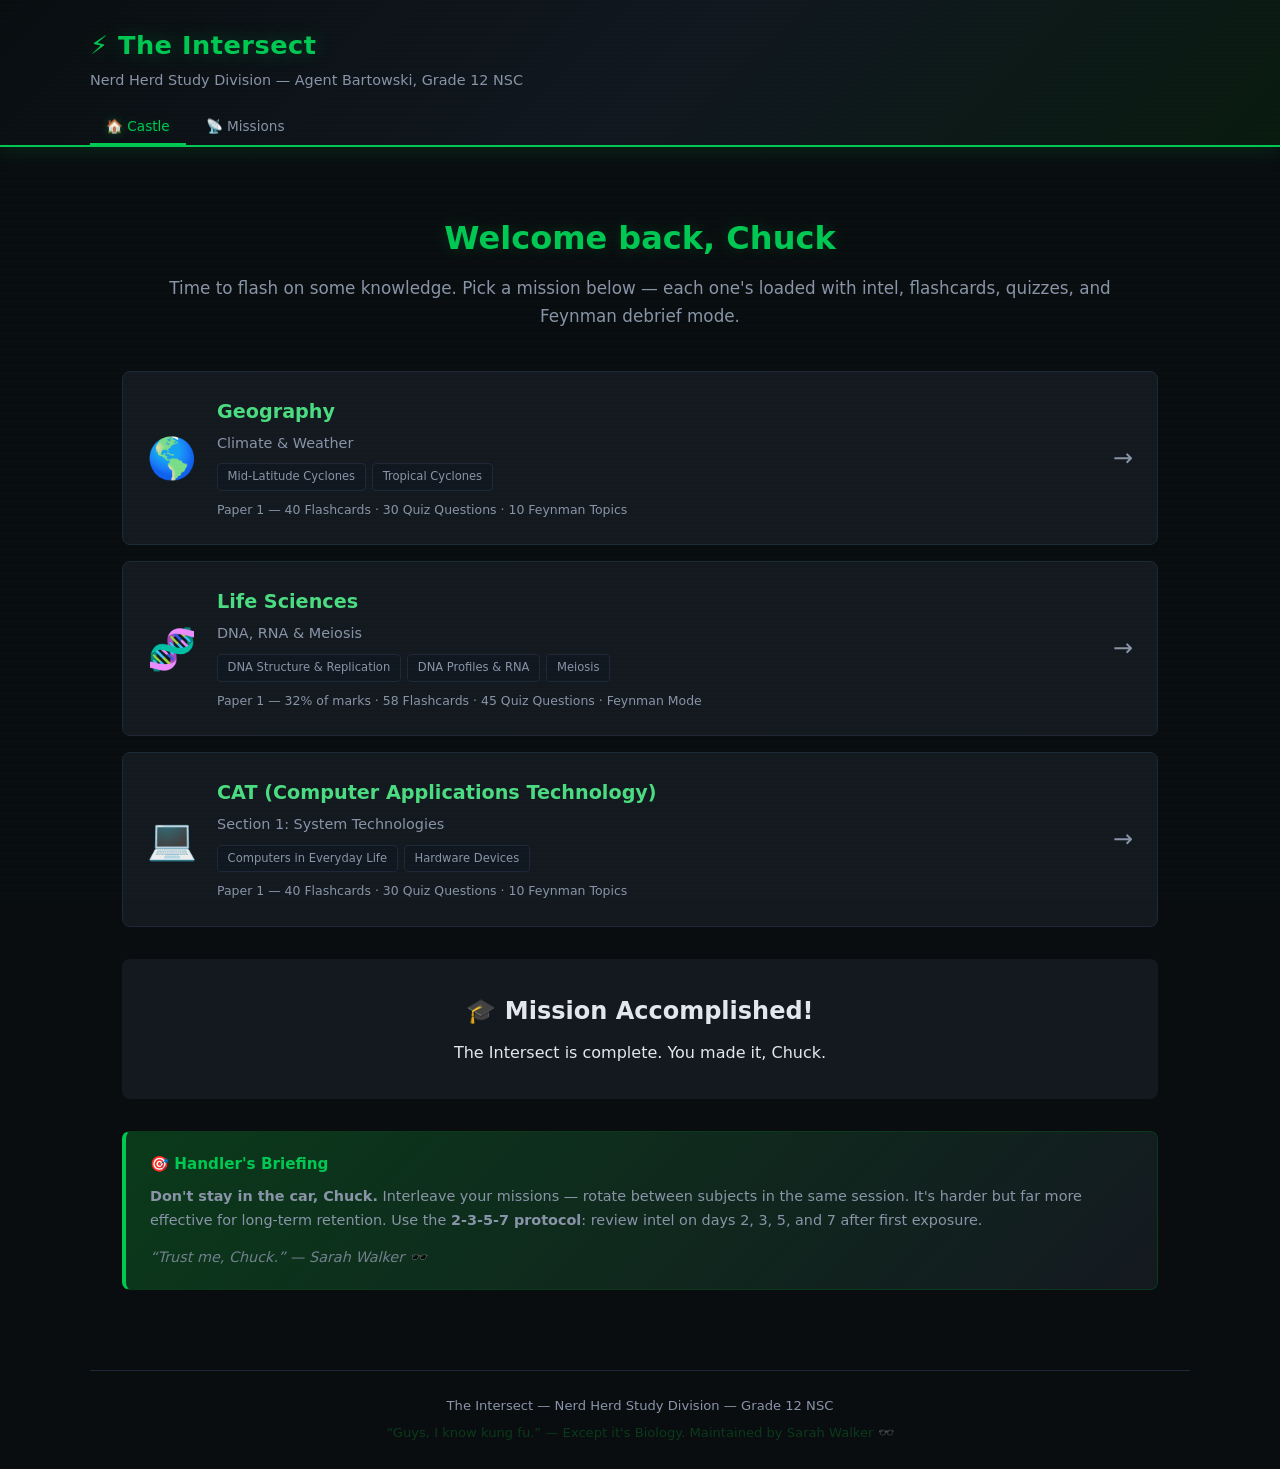
==== index.html @ a9594ec2 "Apply Chuck series theme - The Intersect, Nerd Herd, spy-tech aesthetic" ====
<!DOCTYPE html>
<html lang="en-ZA">
<head>
    <meta charset="UTF-8">
    <meta name="viewport" content="width=device-width, initial-scale=1.0">
    <title>The Intersect | Thomas's Study Hub</title>
    <link rel="stylesheet" href="css/style.css">
</head>
<body>
    <header>
        <div class="header-content">
            <h1>⚡ The Intersect</h1>
            <p class="subtitle">Nerd Herd Study Division &mdash; Agent Bartowski, Grade 12 NSC</p>
        </div>
        <nav id="main-nav">
            <button class="nav-btn active" data-view="home">🏠 Castle</button>
            <button class="nav-btn" data-view="schedule">📡 Missions</button>
        </nav>
    </header>

    <main>
        <!-- HOME / SUBJECTS VIEW -->
        <section id="view-home" class="view active">
            <div id="deadline-banner" class="deadline-banner hidden"></div>
            <div class="hero">
                <h2>Welcome back, Chuck</h2>
                <p>Time to flash on some knowledge. Pick a mission below &mdash; each one's loaded with intel, flashcards, quizzes, and Feynman debrief mode.</p>
            </div>
            <div class="subject-grid">
                <a href="geography.html" class="subject-card subject-geo">
                    <div class="subject-icon">&#127758;</div>
                    <div class="subject-info">
                        <h3>Geography</h3>
                        <p class="subject-topic">Climate &amp; Weather</p>
                        <div class="subject-modules">
                            <span class="module-tag">Mid-Latitude Cyclones</span>
                            <span class="module-tag">Tropical Cyclones</span>
                        </div>
                        <p class="subject-meta">Paper 1 &mdash; 40 Flashcards &middot; 30 Quiz Questions &middot; 10 Feynman Topics</p>
                    </div>
                    <span class="subject-arrow">&rarr;</span>
                </a>
                <a href="life-sciences.html" class="subject-card subject-bio">
                    <div class="subject-icon">&#129516;</div>
                    <div class="subject-info">
                        <h3>Life Sciences</h3>
                        <p class="subject-topic">DNA, RNA &amp; Meiosis</p>
                        <div class="subject-modules">
                            <span class="module-tag">DNA Structure &amp; Replication</span>
                            <span class="module-tag">DNA Profiles &amp; RNA</span>
                            <span class="module-tag">Meiosis</span>
                        </div>
                        <p class="subject-meta">Paper 1 &mdash; 32% of marks &middot; 58 Flashcards &middot; 45 Quiz Questions &middot; Feynman Mode</p>
                    </div>
                    <span class="subject-arrow">&rarr;</span>
                </a>
                <a href="it.html" class="subject-card subject-it">
                    <div class="subject-icon">&#128187;</div>
                    <div class="subject-info">
                        <h3>CAT (Computer Applications Technology)</h3>
                        <p class="subject-topic">Section 1: System Technologies</p>
                        <div class="subject-modules">
                            <span class="module-tag">Computers in Everyday Life</span>
                            <span class="module-tag">Hardware Devices</span>
                        </div>
                        <p class="subject-meta">Paper 1 &mdash; 40 Flashcards &middot; 30 Quiz Questions &middot; 10 Feynman Topics</p>
                    </div>
                    <span class="subject-arrow">&rarr;</span>
                </a>
            </div>
            <div id="exam-countdown" class="exam-countdown"></div>

            <div class="study-tip">
                <h3>🎯 Handler's Briefing</h3>
                <p><strong>Don't stay in the car, Chuck.</strong> Interleave your missions &mdash; rotate between subjects in the same session. It's harder but far more effective for long-term retention. Use the <strong>2-3-5-7 protocol</strong>: review intel on days 2, 3, 5, and 7 after first exposure.</p>
                <p class="tip-quote">&ldquo;Trust me, Chuck.&rdquo; &mdash; Sarah Walker 🕶️</p>
            </div>
        </section>

        <!-- SCHEDULE VIEW -->
        <section id="view-schedule" class="view">
            <div class="unit-header">
                <h2>📡 Mission Timeline</h2>
                <p class="schedule-intro">Upcoming operations, sorted by priority. Filter by division or term. Click a topic to access the relevant intel.</p>
            </div>

            <div class="schedule-controls">
                <div class="filter-group">
                    <label>Subject:</label>
                    <div class="filter-buttons">
                        <button class="filter-btn active" data-schedfilter="all">All</button>
                        <button class="filter-btn" data-schedfilter="life-sciences">🧬 Life Sciences</button>
                        <button class="filter-btn" data-schedfilter="cat">💻 CAT</button>
                        <button class="filter-btn" data-schedfilter="math-lit">🔢 Math Lit</button>
                        <button class="filter-btn" data-schedfilter="afrikaans">📝 Afrikaans</button>
                        <button class="filter-btn" data-schedfilter="english">📖 English</button>
                        <button class="filter-btn" data-schedfilter="geography">🌍 Geography</button>
                        <button class="filter-btn" data-schedfilter="lo">🧭 LO</button>
                    </div>
                </div>
                <div class="filter-group">
                    <label>Term:</label>
                    <div class="filter-buttons">
                        <button class="filter-btn active" data-termfilter="all">All Terms</button>
                        <button class="filter-btn" data-termfilter="1">Term 1</button>
                        <button class="filter-btn" data-termfilter="2">Term 2</button>
                        <button class="filter-btn" data-termfilter="3">Term 3</button>
                        <button class="filter-btn" data-termfilter="4">Term 4</button>
                    </div>
                </div>
                <div class="filter-group">
                    <label>Show:</label>
                    <div class="filter-buttons">
                        <button class="filter-btn active" data-typefilter="all">All</button>
                        <button class="filter-btn" data-typefilter="content">Content Only</button>
                        <button class="filter-btn" data-typefilter="assessment">Assessments Only</button>
                    </div>
                </div>
            </div>

            <div id="schedule-container" class="schedule-container"></div>
        </section>
    </main>

    <footer>
        <p>The Intersect &mdash; Nerd Herd Study Division &mdash; Grade 12 NSC</p>
        <p class="footer-tip">&ldquo;Guys, I know kung fu.&rdquo; &mdash; Except it's Biology. Maintained by Sarah Walker 🕶️</p>
    </footer>

    <script src="js/schedule-data.js"></script>
    <script src="js/deadlines.js"></script>
    <script src="js/exam-countdown.js"></script>
    <script src="js/dashboard.js"></script>
</body>
</html>
---- css/style.css ----
/* ============================================================
   VARIABLES & RESET
   ============================================================ */
:root {
    --bg: #0a0d10;
    --bg-card: #141920;
    --bg-card-hover: #1c2430;
    --bg-section: #111720;
    --text: #e4e6ed;
    --text-muted: #8a94a8;
    --accent: #00c853;
    --accent-light: #4cdc82;
    --accent-dim: #0a3a1a;
    --green: #00c853;
    --green-dim: #0a2a14;
    --red: #ff3d3d;
    --red-dim: #3a1010;
    --yellow: #ffd740;
    --yellow-dim: #3a3015;
    --nerd-green: #00c853;
    --nerd-grey: #2a3040;
    --buymore-blue: #1565c0;
    --buymore-yellow: #ffd740;
    --spy-red: #ff3d3d;
    --border: #1e2838;
    --radius: 8px;
    --shadow: 0 2px 16px rgba(0,200,83,0.08);
    --font: 'Segoe UI', system-ui, -apple-system, sans-serif;
    --mono: 'SF Mono', 'Cascadia Code', 'Consolas', monospace;
}

* { margin: 0; padding: 0; box-sizing: border-box; -webkit-tap-highlight-color: transparent; }

html {
    scroll-behavior: smooth;
    font-size: 16px;
}

body {
    font-family: var(--font);
    background: var(--bg);
    color: var(--text);
    line-height: 1.7;
    min-height: 100vh;
    -webkit-text-size-adjust: 100%;
}

button, a, input, textarea, select {
    touch-action: manipulation;
}

/* ============================================================
   HEADER & NAV
   ============================================================ */
header {
    background: linear-gradient(135deg, #0a0d10 0%, #111720 50%, #0a1a10 100%);
    border-bottom: 2px solid var(--nerd-green);
    padding: 1.5rem 2rem 0;
    position: sticky;
    top: 0;
    z-index: 100;
    box-shadow: 0 2px 20px rgba(0,200,83,0.15);
}

.header-content {
    max-width: 1100px;
    margin: 0 auto;
    padding-bottom: 1rem;
}

header h1 {
    font-size: 1.6rem;
    font-weight: 700;
    color: var(--nerd-green);
    text-shadow: 0 0 20px rgba(0,200,83,0.3);
    letter-spacing: 0.02em;
}

.subtitle {
    color: var(--text-muted);
    font-size: 0.9rem;
}

#main-nav {
    max-width: 1100px;
    margin: 0 auto;
    display: flex;
    gap: 0.25rem;
    overflow-x: auto;
    padding-bottom: 0;
    -ms-overflow-style: none;
    scrollbar-width: none;
}
#main-nav::-webkit-scrollbar { display: none; }

.nav-btn {
    background: none;
    border: none;
    color: var(--text-muted);
    padding: 0.6rem 1rem;
    font-size: 0.85rem;
    cursor: pointer;
    border-bottom: 2px solid transparent;
    white-space: nowrap;
    transition: all 0.2s;
    font-family: var(--font);
}

.nav-btn:hover { color: var(--text); }
.nav-btn.active {
    color: var(--accent);
    border-bottom-color: var(--accent);
}

/* ============================================================
   MAIN LAYOUT
   ============================================================ */
main {
    max-width: 1100px;
    margin: 0 auto;
    padding: 2rem;
}

.view { display: none; }
.view.active { display: block; }

/* ============================================================
   HOME VIEW
   ============================================================ */
.hero {
    text-align: center;
    padding: 2rem 1rem 2.5rem;
}

.hero h2 {
    font-size: 2rem;
    margin-bottom: 0.5rem;
    color: var(--nerd-green);
    text-shadow: 0 0 15px rgba(0,200,83,0.2);
}

.hero p { color: var(--text-muted); font-size: 1.05rem; }

.study-modes {
    display: grid;
    grid-template-columns: repeat(auto-fill, minmax(280px, 1fr));
    gap: 1rem;
    margin-bottom: 2rem;
}

.mode-card {
    background: var(--bg-card);
    border: 1px solid var(--border);
    border-radius: var(--radius);
    padding: 1.5rem;
    cursor: pointer;
    transition: all 0.2s;
}

.mode-card:hover {
    background: var(--bg-card-hover);
    border-color: var(--accent-dim);
    transform: translateY(-2px);
    box-shadow: var(--shadow);
}

.mode-icon { font-size: 2rem; margin-bottom: 0.5rem; }
.mode-card h3 { font-size: 1.1rem; margin-bottom: 0.4rem; color: var(--accent-light); }
.mode-card p { font-size: 0.85rem; color: var(--text-muted); }

.study-tip {
    background: var(--bg-card);
    border: 1px solid var(--accent-dim);
    border-left: 4px solid var(--accent);
    border-radius: var(--radius);
    padding: 1.25rem 1.5rem;
}

.study-tip h3 { color: var(--accent); font-size: 0.95rem; margin-bottom: 0.4rem; }
.study-tip p { font-size: 0.9rem; color: var(--text-muted); }

/* ============================================================
   UNIT CONTENT VIEWS
   ============================================================ */
.unit-header h2 {
    font-size: 1.5rem;
    margin-bottom: 1rem;
    color: var(--accent-light);
}

.progress-tracker {
    display: flex;
    flex-wrap: wrap;
    gap: 0.3rem;
    margin-bottom: 1.5rem;
}

.section-jump {
    background: var(--bg-card);
    border: 1px solid var(--border);
    color: var(--text-muted);
    padding: 0.4rem 0.8rem;
    font-size: 0.8rem;
    border-radius: 6px;
    cursor: pointer;
    transition: all 0.2s;
    font-family: var(--font);
}

.section-jump:hover { border-color: var(--accent-dim); color: var(--text); }
.section-jump.active {
    background: var(--accent-dim);
    border-color: var(--accent);
    color: var(--accent-light);
}

.content-section { display: none; animation: fadeIn 0.3s ease; }
.content-section.active { display: block; }

@keyframes fadeIn {
    from { opacity: 0; transform: translateY(8px); }
    to { opacity: 1; transform: translateY(0); }
}

.key-concept {
    background: var(--bg-card);
    border: 1px solid var(--border);
    border-radius: var(--radius);
    padding: 1.25rem 1.5rem;
    margin-bottom: 1rem;
}

.key-concept h4 {
    color: var(--accent);
    font-size: 1rem;
    margin-bottom: 0.6rem;
}

.key-concept ul, .key-concept ol {
    padding-left: 1.5rem;
}

.key-concept li {
    margin-bottom: 0.5rem;
    color: var(--text);
    font-size: 0.92rem;
}

.key-concept li ul { margin-top: 0.3rem; }
.key-concept li ul li { font-size: 0.87rem; color: var(--text-muted); }

.key-concept p { font-size: 0.92rem; }

/* Tables */
table {
    width: 100%;
    border-collapse: collapse;
    margin-top: 0.5rem;
    font-size: 0.88rem;
}

th, td {
    padding: 0.6rem 0.8rem;
    border: 1px solid var(--border);
    text-align: left;
}

th {
    background: var(--accent-dim);
    color: var(--accent-light);
    font-weight: 600;
}

td { background: var(--bg-card); }

.weather-table { overflow-x: auto; }
.weather-table table { min-width: 600px; }

/* Stage cards */
.stage-card {
    background: var(--bg-card);
    border: 1px solid var(--border);
    border-radius: var(--radius);
    margin-bottom: 1rem;
    overflow: hidden;
}

.stage-card h4 {
    background: var(--accent-dim);
    color: var(--accent-light);
    padding: 0.7rem 1.25rem;
    font-size: 1rem;
}

.stage-details {
    padding: 1rem 1.25rem;
}

.stage-details ul { padding-left: 1.5rem; }
.stage-details li { margin-bottom: 0.4rem; font-size: 0.9rem; }

.stage-table td:first-child {
    width: 130px;
    background: var(--bg-section);
    font-weight: 600;
    color: var(--accent-light);
}

.pressure-info {
    margin-top: 0.5rem;
    padding: 0.4rem 0.8rem;
    background: var(--bg-section);
    border-radius: 6px;
    font-size: 0.82rem;
    color: var(--text-muted);
}

/* Comparison boxes */
.comparison-box {
    display: grid;
    grid-template-columns: 1fr 1fr;
    gap: 1rem;
    margin: 1rem 0;
}

.compare-item {
    background: var(--bg-card);
    border: 1px solid var(--border);
    border-radius: var(--radius);
    padding: 1rem 1.25rem;
}

.compare-item h4 {
    color: var(--accent);
    margin-bottom: 0.5rem;
    font-size: 0.95rem;
}

.compare-item p, .compare-item li {
    font-size: 0.88rem;
}

.compare-item ul { padding-left: 1.2rem; }

.diagram-description {
    background: var(--bg-section);
    border: 1px solid var(--border);
    border-radius: var(--radius);
    padding: 1.25rem;
    margin: 1rem 0;
}

.diagram-description h4 {
    color: var(--yellow);
    margin-bottom: 0.5rem;
}

.note {
    color: var(--yellow);
    font-size: 0.9rem;
    margin-bottom: 1rem;
}

/* ============================================================
   FLASHCARDS
   ============================================================ */
.flashcard-controls {
    display: flex;
    justify-content: space-between;
    align-items: center;
    flex-wrap: wrap;
    gap: 1rem;
    margin-bottom: 1.5rem;
}

.filter-buttons {
    display: flex;
    gap: 0.3rem;
    flex-wrap: wrap;
}

.filter-btn {
    background: var(--bg-card);
    border: 1px solid var(--border);
    color: var(--text-muted);
    padding: 0.4rem 0.8rem;
    font-size: 0.82rem;
    border-radius: 6px;
    cursor: pointer;
    transition: all 0.2s;
    font-family: var(--font);
}

.filter-btn:hover { border-color: var(--accent-dim); color: var(--text); }
.filter-btn.active {
    background: var(--accent-dim);
    border-color: var(--accent);
    color: var(--accent-light);
}

.flashcard-progress {
    display: flex;
    align-items: center;
    gap: 0.6rem;
    color: var(--text-muted);
    font-size: 0.9rem;
}

.small-btn {
    background: var(--bg-card);
    border: 1px solid var(--border);
    color: var(--text-muted);
    padding: 0.3rem 0.6rem;
    font-size: 0.78rem;
    border-radius: 5px;
    cursor: pointer;
    font-family: var(--font);
}

.small-btn:hover { border-color: var(--accent-dim); color: var(--text); }

.flashcard-container {
    perspective: 1000px;
    margin: 0 auto 1.5rem;
    max-width: 600px;
}

.flashcard {
    width: 100%;
    min-height: 250px;
    cursor: pointer;
    position: relative;
}

.flashcard-inner {
    position: relative;
    width: 100%;
    min-height: 250px;
    transition: transform 0.5s;
    transform-style: preserve-3d;
}

.flashcard.flipped .flashcard-inner {
    transform: rotateY(180deg);
}

.flashcard-front, .flashcard-back {
    position: absolute;
    width: 100%;
    min-height: 250px;
    backface-visibility: hidden;
    border-radius: var(--radius);
    display: flex;
    align-items: center;
    justify-content: center;
    padding: 2rem;
    text-align: center;
}

.flashcard-front {
    background: linear-gradient(135deg, #1e2845 0%, #1a2040 100%);
    border: 1px solid var(--accent-dim);
    font-size: 1.05rem;
    color: var(--text);
}

.flashcard-back {
    background: linear-gradient(135deg, #1a3a2a 0%, #1e3530 100%);
    border: 1px solid #2a5a3a;
    transform: rotateY(180deg);
    font-size: 0.95rem;
    color: var(--green);
    white-space: pre-line;
}

.swipe-hint {
    display: none;
    text-align: center;
    font-size: 0.75rem;
    color: var(--text-muted);
    margin-bottom: 0.5rem;
}

@media (max-width: 480px) {
    .swipe-hint { display: block; }
}

.flashcard-nav {
    display: flex;
    justify-content: center;
    gap: 1rem;
    margin-bottom: 1.5rem;
}

.nav-arrow, .flip-btn {
    background: var(--bg-card);
    border: 1px solid var(--border);
    color: var(--text);
    padding: 0.5rem 1.2rem;
    border-radius: 6px;
    cursor: pointer;
    font-size: 0.9rem;
    transition: all 0.2s;
    font-family: var(--font);
}

.flip-btn {
    background: var(--accent-dim);
    border-color: var(--accent);
    color: var(--accent-light);
}

.nav-arrow:hover, .flip-btn:hover { background: var(--bg-card-hover); }

.confidence-buttons {
    text-align: center;
    padding: 1rem;
    background: var(--bg-card);
    border-radius: var(--radius);
    border: 1px solid var(--border);
}

.confidence-buttons p {
    font-size: 0.85rem;
    color: var(--text-muted);
    margin-bottom: 0.6rem;
}

.confidence-btn {
    border: 1px solid var(--border);
    padding: 0.4rem 1rem;
    border-radius: 6px;
    cursor: pointer;
    font-size: 0.85rem;
    margin: 0 0.3rem;
    transition: all 0.2s;
    font-family: var(--font);
}

.confidence-btn[data-confidence="hard"] { background: var(--red-dim); color: var(--red); }
.confidence-btn[data-confidence="medium"] { background: var(--yellow-dim); color: var(--yellow); }
.confidence-btn[data-confidence="easy"] { background: var(--green-dim); color: var(--green); }
.confidence-btn:hover { transform: scale(1.05); }
.confidence-btn.pressed { transform: scale(0.95); }

/* ============================================================
   QUIZ
   ============================================================ */
.quiz-controls {
    display: flex;
    justify-content: space-between;
    align-items: center;
    flex-wrap: wrap;
    gap: 1rem;
    margin-bottom: 1.5rem;
}

.primary-btn {
    background: var(--accent);
    border: none;
    color: #fff;
    padding: 0.6rem 1.5rem;
    border-radius: 6px;
    cursor: pointer;
    font-size: 0.9rem;
    font-weight: 600;
    transition: all 0.2s;
    font-family: var(--font);
}

.primary-btn:hover { background: var(--accent-light); }
.primary-btn.hidden { display: none; }

.secondary-btn {
    background: var(--bg-card);
    border: 1px solid var(--border);
    color: var(--text);
    padding: 0.5rem 1.2rem;
    border-radius: 6px;
    cursor: pointer;
    font-size: 0.85rem;
    transition: all 0.2s;
    font-family: var(--font);
}

.secondary-btn:hover { border-color: var(--accent-dim); }

.hidden { display: none !important; }

.quiz-area {
    max-width: 700px;
    margin: 0 auto;
}

.quiz-progress-bar {
    height: 4px;
    background: var(--border);
    border-radius: 4px;
    overflow: hidden;
    margin-bottom: 1rem;
}

.quiz-progress-fill {
    height: 100%;
    background: var(--accent);
    transition: width 0.3s;
    width: 0%;
}

.quiz-counter {
    text-align: center;
    font-size: 0.85rem;
    color: var(--text-muted);
    margin-bottom: 1rem;
}

.quiz-question {
    background: var(--bg-card);
    border: 1px solid var(--border);
    border-radius: var(--radius);
    padding: 1.5rem;
    font-size: 1.05rem;
    margin-bottom: 1rem;
    line-height: 1.6;
}

.quiz-options {
    display: flex;
    flex-direction: column;
    gap: 0.5rem;
    margin-bottom: 1rem;
}

.quiz-option {
    background: var(--bg-card);
    border: 1px solid var(--border);
    color: var(--text);
    padding: 0.8rem 1.2rem;
    border-radius: 8px;
    cursor: pointer;
    font-size: 0.92rem;
    text-align: left;
    transition: all 0.2s;
    font-family: var(--font);
}

.quiz-option:hover:not(:disabled) {
    background: var(--bg-card-hover);
    border-color: var(--accent-dim);
}

.quiz-option:disabled { cursor: default; }
.quiz-option.correct { background: var(--green-dim); border-color: var(--green); color: var(--green); }
.quiz-option.incorrect { background: var(--red-dim); border-color: var(--red); color: var(--red); }

.quiz-feedback {
    background: var(--bg-card);
    border: 1px solid var(--border);
    border-radius: var(--radius);
    padding: 1rem 1.25rem;
    font-size: 0.9rem;
    margin-bottom: 1rem;
    line-height: 1.6;
}

.fb-correct { color: var(--green); font-weight: 600; }
.fb-incorrect { color: var(--red); font-weight: 600; }

.quiz-results {
    max-width: 700px;
    margin: 0 auto;
    text-align: center;
}

.quiz-results h3 { font-size: 1.4rem; margin-bottom: 1rem; }

.score-display {
    font-size: 3rem;
    font-weight: 700;
    margin-bottom: 0.5rem;
}

.score { color: var(--accent-light); }

#quiz-message {
    color: var(--text-muted);
    margin-bottom: 1.5rem;
}

.review-item {
    background: var(--bg-card);
    border: 1px solid var(--border);
    border-radius: var(--radius);
    padding: 1rem;
    margin-bottom: 0.8rem;
    text-align: left;
    font-size: 0.88rem;
}

.review-item p { margin-bottom: 0.3rem; }

.review-correct { border-left: 3px solid var(--green); }
.review-incorrect { border-left: 3px solid var(--red); }

.text-correct { color: var(--green); font-weight: 600; }
.text-incorrect { color: var(--red); font-weight: 600; }

.explanation { color: var(--text-muted); font-style: italic; margin-top: 0.3rem; }

#quiz-review h4 {
    text-align: left;
    margin-bottom: 1rem;
    color: var(--text-muted);
}

/* ============================================================
   FEYNMAN MODE
   ============================================================ */
.feynman-intro {
    background: var(--bg-card);
    border: 1px solid var(--accent-dim);
    border-left: 4px solid var(--accent);
    border-radius: var(--radius);
    padding: 1.25rem 1.5rem;
    margin-bottom: 1.5rem;
}

.feynman-intro p { font-size: 0.92rem; margin-bottom: 0.4rem; }

.study-tip-inline {
    color: var(--yellow);
    font-style: italic;
}

.feynman-topics h3 {
    margin-bottom: 1rem;
    color: var(--text-muted);
}

.topic-grid {
    display: grid;
    grid-template-columns: repeat(auto-fill, minmax(280px, 1fr));
    gap: 0.8rem;
}

.feynman-topic-card {
    background: var(--bg-card);
    border: 1px solid var(--border);
    border-radius: var(--radius);
    padding: 1rem 1.25rem;
    cursor: pointer;
    transition: all 0.2s;
}

.feynman-topic-card:hover {
    background: var(--bg-card-hover);
    border-color: var(--accent-dim);
    transform: translateY(-2px);
}

.feynman-topic-card h4 {
    font-size: 0.95rem;
    margin-bottom: 0.4rem;
}

.unit-tag {
    font-size: 0.72rem;
    padding: 0.15rem 0.5rem;
    border-radius: 4px;
    font-weight: 600;
    text-transform: uppercase;
}

.unit-tag.mlc { background: var(--accent-dim); color: var(--accent-light); }
.unit-tag.tc { background: #2a3a20; color: #8fd480; }
.unit-tag.dna { background: #3a2040; color: #d4a0f0; }
.unit-tag.rna { background: #2a2040; color: #b0a0f0; }
.unit-tag.comp { background: #203a30; color: #80d0a0; }
.unit-tag.hw { background: #2a3020; color: #b0d080; }

.feynman-workspace {
    max-width: 700px;
    margin: 0 auto;
}

.feynman-workspace h3 {
    color: var(--accent-light);
    margin-bottom: 1rem;
}

.feynman-step {
    margin-bottom: 1rem;
}

.feynman-step label {
    display: block;
    margin-bottom: 0.5rem;
    font-size: 0.92rem;
}

#feynman-input {
    width: 100%;
    background: var(--bg-card);
    border: 1px solid var(--border);
    border-radius: var(--radius);
    color: var(--text);
    padding: 1rem;
    font-size: 0.92rem;
    font-family: var(--font);
    line-height: 1.6;
    resize: vertical;
}

#feynman-input:focus {
    outline: none;
    border-color: var(--accent);
}

#feynman-input::placeholder { color: var(--text-muted); }

.feynman-keypoints {
    margin-top: 1.5rem;
}

.feynman-keypoints h4 {
    margin-bottom: 0.8rem;
    color: var(--text-muted);
}

.keypoint-item {
    display: flex;
    align-items: flex-start;
    gap: 0.6rem;
    padding: 0.5rem 0;
    border-bottom: 1px solid var(--border);
}

.keypoint-status { font-size: 1.1rem; flex-shrink: 0; }
.keypoint-text { font-size: 0.9rem; }
.keypoint-text.covered { color: var(--green); }
.keypoint-text.missed { color: var(--red); }

.feynman-reflection {
    background: var(--bg-card);
    border: 1px solid var(--border);
    border-radius: var(--radius);
    padding: 1.25rem;
    margin-top: 1.5rem;
}

.feynman-reflection h4 {
    color: var(--yellow);
    margin-bottom: 0.5rem;
}

.feynman-reflection p {
    font-size: 0.88rem;
    color: var(--text-muted);
    margin-bottom: 1rem;
}

.feynman-reflection .secondary-btn {
    margin-right: 0.5rem;
}

/* ============================================================
   FOOTER
   ============================================================ */
footer {
    max-width: 1100px;
    margin: 3rem auto 0;
    padding: 1.5rem 2rem;
    border-top: 1px solid var(--border);
    text-align: center;
    font-size: 0.82rem;
    color: var(--text-muted);
}

.footer-tip { color: var(--accent-dim); margin-top: 0.3rem; }

/* ============================================================
   RESPONSIVE — TABLET
   ============================================================ */
@media (max-width: 768px) {
    main { padding: 1rem; }
    header { padding: 1rem 1rem 0; }
    header h1 { font-size: 1.3rem; }
    .subtitle { font-size: 0.82rem; }

    .comparison-box { grid-template-columns: 1fr; }
    .study-modes { grid-template-columns: 1fr; }
    .topic-grid { grid-template-columns: 1fr; }

    .nav-btn {
        padding: 0.6rem 0.9rem;
        font-size: 0.82rem;
        min-height: 44px;
        display: flex;
        align-items: center;
    }

    .flashcard-front, .flashcard-back {
        padding: 1.5rem;
        font-size: 0.92rem;
    }

    .quiz-controls {
        flex-direction: column;
        align-items: stretch;
    }
}

/* ============================================================
   RESPONSIVE — MOBILE
   ============================================================ */
@media (max-width: 480px) {
    html { font-size: 15px; }

    header {
        padding: 0.75rem 0.75rem 0;
        position: sticky;
        top: 0;
    }

    .header-content { padding-bottom: 0.5rem; }
    header h1 { font-size: 1.15rem; }
    .subtitle { font-size: 0.78rem; }
    .back-link { font-size: 0.78rem; margin-bottom: 0.15rem; }

    /* Nav — scrollable row with larger touch targets */
    #main-nav {
        gap: 0.15rem;
        margin: 0 -0.75rem;
        padding: 0 0.75rem;
        /* Fade hint on right edge */
        -webkit-mask-image: linear-gradient(to right, black 90%, transparent 100%);
        mask-image: linear-gradient(to right, black 90%, transparent 100%);
    }

    .nav-btn {
        padding: 0.55rem 0.75rem;
        font-size: 0.78rem;
        min-height: 44px;
        display: flex;
        align-items: center;
        flex-shrink: 0;
    }

    main { padding: 0.75rem; }

    /* Hero */
    .hero { padding: 1rem 0.25rem 1.5rem; }
    .hero h2 { font-size: 1.4rem; }
    .hero p { font-size: 0.9rem; }

    /* Section jumps — scrollable horizontal strip */
    .progress-tracker {
        overflow-x: auto;
        flex-wrap: nowrap;
        -webkit-overflow-scrolling: touch;
        scrollbar-width: none;
        gap: 0.25rem;
        padding-bottom: 0.5rem;
        margin-left: -0.75rem;
        margin-right: -0.75rem;
        padding-left: 0.75rem;
        padding-right: 0.75rem;
    }
    .progress-tracker::-webkit-scrollbar { display: none; }

    .section-jump {
        padding: 0.45rem 0.75rem;
        font-size: 0.75rem;
        min-height: 38px;
        flex-shrink: 0;
        white-space: nowrap;
    }

    /* Content cards */
    .key-concept { padding: 1rem; }
    .key-concept h4 { font-size: 0.92rem; }
    .key-concept li { font-size: 0.88rem; }
    .key-concept li ul li { font-size: 0.82rem; }

    .stage-card h4 { padding: 0.6rem 1rem; font-size: 0.92rem; }
    .stage-details { padding: 0.75rem 1rem; }
    .stage-details li { font-size: 0.85rem; }

    /* Tables — full bleed horizontal scroll */
    .weather-table {
        margin-left: -0.75rem;
        margin-right: -0.75rem;
        padding: 0 0.75rem;
    }

    table { font-size: 0.82rem; }
    th, td { padding: 0.5rem 0.6rem; }
    .stage-table td:first-child { width: 90px; font-size: 0.78rem; }

    /* Mode cards */
    .mode-card { padding: 1.25rem; }
    .mode-icon { font-size: 1.6rem; }
    .mode-card h3 { font-size: 1rem; }

    /* Flashcards */
    .flashcard-container { margin-bottom: 1rem; }

    .flashcard, .flashcard-inner,
    .flashcard-front, .flashcard-back {
        min-height: 200px;
    }

    .flashcard-front, .flashcard-back {
        font-size: 0.88rem;
        padding: 1.25rem;
    }

    .flashcard-controls {
        flex-direction: column;
        gap: 0.6rem;
    }

    .flashcard-nav {
        gap: 0.5rem;
        margin-bottom: 1rem;
    }

    .nav-arrow, .flip-btn {
        padding: 0.6rem 1rem;
        font-size: 0.85rem;
        min-height: 44px;
    }

    .confidence-buttons { padding: 0.75rem 0.5rem; }
    .confidence-buttons p { font-size: 0.82rem; margin-bottom: 0.5rem; }

    .confidence-btn {
        padding: 0.5rem 0.8rem;
        font-size: 0.82rem;
        min-height: 40px;
        margin: 0.15rem;
    }

    /* Filter buttons — larger touch targets */
    .filter-btn {
        padding: 0.45rem 0.7rem;
        font-size: 0.78rem;
        min-height: 38px;
    }

    .flashcard-progress { font-size: 0.82rem; }
    .small-btn { padding: 0.35rem 0.6rem; min-height: 34px; }

    /* Quiz */
    .quiz-question {
        padding: 1rem;
        font-size: 0.95rem;
    }

    .quiz-option {
        padding: 0.85rem 1rem;
        font-size: 0.88rem;
        min-height: 48px;
    }

    .quiz-feedback { padding: 0.85rem 1rem; font-size: 0.85rem; }

    .primary-btn {
        padding: 0.7rem 1.5rem;
        font-size: 0.9rem;
        min-height: 48px;
        width: 100%;
    }

    .secondary-btn {
        padding: 0.6rem 1rem;
        min-height: 44px;
    }

    .score-display { font-size: 2.4rem; }
    .review-item { padding: 0.85rem; font-size: 0.85rem; }

    /* Feynman */
    .feynman-intro { padding: 1rem; }
    .feynman-intro p { font-size: 0.88rem; }

    .feynman-topic-card {
        padding: 0.85rem 1rem;
        min-height: 48px;
    }

    #feynman-input {
        font-size: 16px; /* prevents iOS zoom on focus */
        padding: 0.85rem;
    }

    /* Study tip */
    .study-tip { padding: 1rem; }
    .study-tip p { font-size: 0.85rem; }

    /* Comparison boxes */
    .compare-item { padding: 0.85rem 1rem; }
    .compare-item h4 { font-size: 0.88rem; }
    .compare-item p, .compare-item li { font-size: 0.82rem; }

    /* Footer */
    footer { padding: 1.25rem 0.75rem; }
}

/* ============================================================
   BACK LINK
   ============================================================ */
.back-link {
    display: inline-block;
    color: var(--text-muted);
    text-decoration: none;
    font-size: 0.82rem;
    margin-bottom: 0.3rem;
    transition: color 0.2s;
}

.back-link:hover { color: var(--accent-light); }

/* ============================================================
   SUBJECT CARDS (DASHBOARD)
   ============================================================ */
.subject-grid {
    display: flex;
    flex-direction: column;
    gap: 1rem;
    margin-bottom: 2rem;
}

.subject-card {
    display: flex;
    align-items: center;
    gap: 1.25rem;
    background: var(--bg-card);
    border: 1px solid var(--border);
    border-radius: var(--radius);
    padding: 1.5rem;
    text-decoration: none;
    color: var(--text);
    transition: all 0.2s;
}

.subject-card:hover {
    background: var(--bg-card-hover);
    border-color: var(--accent-dim);
    transform: translateY(-2px);
    box-shadow: var(--shadow);
}

.subject-icon {
    font-size: 2.5rem;
    flex-shrink: 0;
}

.subject-info {
    flex: 1;
}

.subject-info h3 {
    font-size: 1.2rem;
    color: var(--accent-light);
    margin-bottom: 0.15rem;
}

.subject-topic {
    color: var(--text-muted);
    font-size: 0.9rem;
    margin-bottom: 0.5rem;
}

.subject-modules {
    display: flex;
    flex-wrap: wrap;
    gap: 0.4rem;
    margin-bottom: 0.5rem;
}

.module-tag {
    font-size: 0.72rem;
    padding: 0.2rem 0.6rem;
    border-radius: 4px;
    background: var(--bg-section);
    border: 1px solid var(--border);
    color: var(--text-muted);
}

.subject-meta {
    font-size: 0.78rem;
    color: var(--text-muted);
}

.subject-arrow {
    font-size: 1.5rem;
    color: var(--text-muted);
    flex-shrink: 0;
}

.subject-card:hover .subject-arrow { color: var(--accent-light); }

.subject-geo:hover { border-color: #4f8cff; }
.subject-bio:hover { border-color: #d4a0f0; }
.subject-it:hover { border-color: #80d0a0; }

/* ============================================================
   SCHEDULE
   ============================================================ */
.schedule-intro {
    color: var(--text-muted);
    font-size: 0.9rem;
    margin-bottom: 1.5rem;
}

.schedule-controls {
    display: flex;
    flex-wrap: wrap;
    gap: 1rem;
    margin-bottom: 1.5rem;
    padding: 1rem;
    background: var(--bg-card);
    border: 1px solid var(--border);
    border-radius: var(--radius);
}

.filter-group {
    display: flex;
    align-items: center;
    gap: 0.5rem;
}

.filter-group label {
    font-size: 0.82rem;
    color: var(--text-muted);
    white-space: nowrap;
}

.schedule-container { }

.schedule-term {
    margin-bottom: 2rem;
}

.term-heading {
    font-size: 1.1rem;
    color: var(--accent-light);
    margin-bottom: 0.8rem;
    padding-bottom: 0.4rem;
    border-bottom: 1px solid var(--border);
}

.schedule-items {
    display: flex;
    flex-direction: column;
    gap: 0.5rem;
}

.schedule-item {
    display: flex;
    gap: 1rem;
    padding: 0.8rem 1rem;
    background: var(--bg-card);
    border: 1px solid var(--border);
    border-radius: 8px;
    transition: border-color 0.2s;
}

.schedule-item:hover { border-color: var(--accent-dim); }

.schedule-assessment {
    border-left: 3px solid var(--yellow);
}

.schedule-date {
    flex-shrink: 0;
    width: 110px;
    font-size: 0.82rem;
    font-weight: 600;
    color: var(--accent-light);
    padding-top: 0.15rem;
}

.schedule-content-wrap { flex: 1; }

.schedule-tags {
    display: flex;
    gap: 0.3rem;
    margin-bottom: 0.3rem;
}

.sched-tag {
    font-size: 0.68rem;
    padding: 0.1rem 0.5rem;
    border-radius: 3px;
    font-weight: 600;
    text-transform: uppercase;
}

.tag-bio { background: #3a2040; color: #d4a0f0; }
.tag-geo { background: var(--accent-dim); color: var(--accent-light); }
.tag-assess { background: var(--yellow-dim); color: var(--yellow); }

.schedule-text {
    font-size: 0.88rem;
    color: var(--text);
    margin-bottom: 0.2rem;
}

.schedule-extra {
    font-size: 0.78rem;
    color: var(--text-muted);
    font-style: italic;
}

.schedule-link {
    display: inline-block;
    margin-top: 0.3rem;
    font-size: 0.82rem;
    color: var(--accent);
    text-decoration: none;
}

.schedule-link:hover { color: var(--accent-light); text-decoration: underline; }

.schedule-empty {
    text-align: center;
    padding: 2rem;
    color: var(--text-muted);
}

@media (max-width: 768px) {
    .subject-card {
        flex-direction: column;
        text-align: center;
    }
    .subject-arrow { display: none; }
    .subject-modules { justify-content: center; }
    .schedule-item { flex-direction: column; gap: 0.3rem; }
    .schedule-date { width: auto; }
    .schedule-controls { flex-direction: column; }
    .filter-group { flex-wrap: wrap; }
}

@media (max-width: 480px) {
    /* Subject cards */
    .subject-card { padding: 1.25rem 1rem; gap: 0.75rem; }
    .subject-icon { font-size: 2rem; }
    .subject-info h3 { font-size: 1.1rem; }
    .subject-topic { font-size: 0.85rem; }
    .subject-meta { font-size: 0.75rem; }
    .module-tag { font-size: 0.68rem; padding: 0.15rem 0.5rem; }

    /* Schedule controls */
    .schedule-controls {
        padding: 0.75rem;
        gap: 0.75rem;
    }

    .filter-group {
        flex-direction: column;
        gap: 0.35rem;
        align-items: flex-start;
    }

    .filter-group .filter-buttons {
        display: flex;
        flex-wrap: wrap;
        gap: 0.25rem;
    }

    .filter-group .filter-btn {
        padding: 0.4rem 0.65rem;
        font-size: 0.75rem;
        min-height: 36px;
    }

    /* Schedule items */
    .schedule-item { padding: 0.65rem 0.75rem; }
    .schedule-date { font-size: 0.78rem; }
    .schedule-text { font-size: 0.85rem; }
    .schedule-extra { font-size: 0.75rem; }
    .sched-tag { font-size: 0.65rem; }
    .term-heading { font-size: 1rem; }
    .schedule-intro { font-size: 0.85rem; }
    .deadline-banner { margin: 0.5rem; padding: 0.75rem; }
    .banner-title { font-size: 1rem; }
    .banner-icon { font-size: 1.5rem; }
}

/* ============================================================
   DEADLINE BANNER
   ============================================================ */
.deadline-banner {
    display: flex;
    flex-wrap: wrap;
    align-items: center;
    gap: 1rem;
    padding: 1rem 1.25rem;
    margin-bottom: 1.5rem;
    border-radius: var(--radius);
    border-left: 4px solid var(--accent);
    background: var(--bg-card);
    box-shadow: var(--shadow);
    animation: bannerPulse 0.4s ease-out;
}

.deadline-banner.hidden { display: none; }

.banner-urgent {
    border-left-color: var(--red);
    background: linear-gradient(135deg, var(--red-dim), var(--bg-card));
}
.banner-warning {
    border-left-color: var(--yellow);
    background: linear-gradient(135deg, var(--yellow-dim), var(--bg-card));
}
.banner-soon {
    border-left-color: var(--accent);
    background: linear-gradient(135deg, var(--accent-dim), var(--bg-card));
}
.banner-normal {
    border-left-color: var(--green);
    background: linear-gradient(135deg, var(--green-dim), var(--bg-card));
}

.banner-icon {
    font-size: 2rem;
    flex-shrink: 0;
}

.banner-content {
    flex: 1;
    min-width: 200px;
}

.banner-top {
    display: flex;
    align-items: center;
    gap: 0.75rem;
    margin-bottom: 0.25rem;
}

.banner-type {
    font-size: 0.7rem;
    font-weight: 700;
    text-transform: uppercase;
    letter-spacing: 0.08em;
    padding: 0.15rem 0.5rem;
    border-radius: 4px;
    background: rgba(255,255,255,0.1);
    color: var(--text);
}

.banner-countdown {
    font-size: 0.85rem;
    font-weight: 700;
    color: var(--yellow);
}

.banner-urgent .banner-countdown { color: var(--red); }
.banner-soon .banner-countdown { color: var(--accent-light); }
.banner-normal .banner-countdown { color: var(--green); }

.banner-title {
    font-size: 1.15rem;
    font-weight: 700;
    color: var(--text);
}

.banner-detail {
    font-size: 0.85rem;
    color: var(--text-muted);
    margin-top: 0.15rem;
}

.banner-action {
    display: inline-flex;
    align-items: center;
    padding: 0.5rem 1.25rem;
    background: var(--accent);
    color: #fff;
    border-radius: var(--radius);
    text-decoration: none;
    font-weight: 600;
    font-size: 0.9rem;
    transition: background 0.2s;
    flex-shrink: 0;
}
.banner-action:hover { background: var(--accent-light); }

.banner-upcoming {
    width: 100%;
    margin-top: 0.75rem;
    padding-top: 0.75rem;
    border-top: 1px solid var(--border);
}

.banner-upcoming-label {
    font-size: 0.75rem;
    text-transform: uppercase;
    letter-spacing: 0.06em;
    color: var(--text-muted);
    margin-bottom: 0.4rem;
}

.banner-upcoming-item {
    display: flex;
    align-items: center;
    gap: 0.5rem;
    padding: 0.25rem 0;
    font-size: 0.85rem;
}

.banner-upcoming-icon { flex-shrink: 0; }
.banner-upcoming-text { flex: 1; color: var(--text); }
.banner-upcoming-date { color: var(--text-muted); font-size: 0.8rem; }

@keyframes bannerPulse {
    from { opacity: 0; transform: translateY(-8px); }
    to { opacity: 1; transform: translateY(0); }
}

/* ============================================================
   SUBJECT TAGS (Schedule)
   ============================================================ */
.tag-bio { background: #1a3a2a; color: #34d399; }
.tag-cat { background: #1a2a3a; color: #60a5fa; }
.tag-math { background: #3a3020; color: #fbbf24; }
.tag-afr { background: #2a1a3a; color: #c084fc; }
.tag-eng { background: #3a2a1a; color: #fb923c; }
.tag-geo { background: #1a3a3a; color: #2dd4bf; }
.tag-lo { background: #2a2a1a; color: #a3e635; }
.tag-default { background: rgba(255,255,255,0.1); color: var(--text); }

.tag-today {
    background: var(--red) !important;
    color: #fff !important;
    font-weight: 700;
    animation: tagPulse 1.5s ease-in-out infinite;
}
.tag-tomorrow {
    background: var(--yellow) !important;
    color: #000 !important;
    font-weight: 700;
}
.tag-soon {
    background: var(--accent-dim);
    color: var(--accent-light);
    font-weight: 600;
}

@keyframes tagPulse {
    0%, 100% { opacity: 1; }
    50% { opacity: 0.7; }
}

/* ============================================================
   EXAM COUNTDOWN
   ============================================================ */
.exam-countdown {
    margin-bottom: 2rem;
}

.exam-header {
    text-align: center;
    margin-bottom: 1.5rem;
}

.exam-header h3 {
    font-size: 1.3rem;
    margin-bottom: 0.75rem;
    color: var(--text);
}

.exam-overall {
    display: inline-flex;
    align-items: baseline;
    gap: 0.5rem;
    padding: 0.5rem 1.5rem;
    background: var(--bg-card);
    border-radius: var(--radius);
    border: 1px solid var(--border);
    margin-bottom: 0.5rem;
}

.exam-overall-days {
    font-size: 2.5rem;
    font-weight: 800;
    color: var(--accent);
    line-height: 1;
}

.exam-overall-label {
    font-size: 0.9rem;
    color: var(--text-muted);
}

.exam-note {
    font-size: 0.75rem;
    color: var(--text-muted);
    margin-top: 0.4rem;
}

.exam-grid {
    display: grid;
    grid-template-columns: repeat(auto-fill, minmax(260px, 1fr));
    gap: 1rem;
}

.exam-card {
    background: var(--bg-card);
    border-radius: var(--radius);
    padding: 1rem;
    border-left: 4px solid var(--green);
    transition: transform 0.2s, box-shadow 0.2s;
}

.exam-card:hover {
    transform: translateY(-2px);
    box-shadow: var(--shadow);
}

.exam-critical { border-left-color: var(--red); }
.exam-warning { border-left-color: var(--yellow); }
.exam-approaching { border-left-color: var(--accent); }
.exam-relaxed { border-left-color: var(--green); }

.exam-card-header {
    display: flex;
    align-items: center;
    gap: 0.75rem;
    margin-bottom: 0.75rem;
}

.exam-icon {
    font-size: 1.8rem;
    flex-shrink: 0;
}

.exam-subject-info {
    flex: 1;
    display: flex;
    align-items: center;
    justify-content: space-between;
}

.exam-subject-name {
    font-weight: 700;
    font-size: 1rem;
    color: var(--text);
}

.exam-days-left {
    display: flex;
    align-items: baseline;
    gap: 0.25rem;
}

.exam-days-number {
    font-size: 1.8rem;
    font-weight: 800;
    line-height: 1;
}

.exam-critical .exam-days-number { color: var(--red); }
.exam-warning .exam-days-number { color: var(--yellow); }
.exam-approaching .exam-days-number { color: var(--accent-light); }
.exam-relaxed .exam-days-number { color: var(--green); }

.exam-days-text {
    font-size: 0.75rem;
    color: var(--text-muted);
    font-weight: 600;
}

.exam-progress-bar {
    height: 4px;
    background: var(--bg-section);
    border-radius: 2px;
    overflow: hidden;
    margin-bottom: 0.75rem;
}

.exam-progress-fill {
    height: 100%;
    border-radius: 2px;
    transition: width 0.8s ease;
}

.exam-papers {
    display: flex;
    flex-direction: column;
    gap: 0.3rem;
}

.exam-paper {
    display: flex;
    justify-content: space-between;
    align-items: center;
    font-size: 0.8rem;
}

.exam-paper-name {
    color: var(--text-muted);
}

.exam-paper-info {
    color: var(--text-muted);
    font-size: 0.75rem;
}

.exam-done {
    text-align: center;
    padding: 2rem;
    background: var(--bg-card);
    border-radius: var(--radius);
}

.exam-done h3 { font-size: 1.5rem; margin-bottom: 0.5rem; }

@media (max-width: 600px) {
    .exam-grid { grid-template-columns: 1fr; }
    .exam-overall-days { font-size: 2rem; }
}

/* ============================================================
   CHUCK THEME EXTRAS
   ============================================================ */
.tip-quote {
    margin-top: 0.75rem;
    font-style: italic;
    color: var(--nerd-green);
    font-size: 0.9rem;
    opacity: 0.8;
}

/* Subtle scanline overlay on body for tech feel */
body::after {
    content: "";
    position: fixed;
    top: 0;
    left: 0;
    width: 100%;
    height: 100%;
    pointer-events: none;
    z-index: 9999;
    background: repeating-linear-gradient(
        0deg,
        transparent,
        transparent 2px,
        rgba(0,200,83,0.015) 2px,
        rgba(0,200,83,0.015) 4px
    );
}

/* Nerd Herd green glow on active nav */
.nav-btn.active {
    color: var(--nerd-green);
    border-bottom-color: var(--nerd-green);
    text-shadow: 0 0 8px rgba(0,200,83,0.3);
}

/* Subject cards hover glow */
.subject-card:hover {
    border-color: var(--nerd-green);
    box-shadow: 0 4px 20px rgba(0,200,83,0.15);
}

/* Study tip box spy-briefing style */
.study-tip {
    border-left-color: var(--nerd-green) !important;
    background: linear-gradient(135deg, var(--accent-dim), var(--bg-card)) !important;
}

/* Deadline banner Buy More yellow accent */
.deadline-banner .banner-action {
    background: var(--nerd-green);
}
.deadline-banner .banner-action:hover {
    background: var(--accent-light);
}
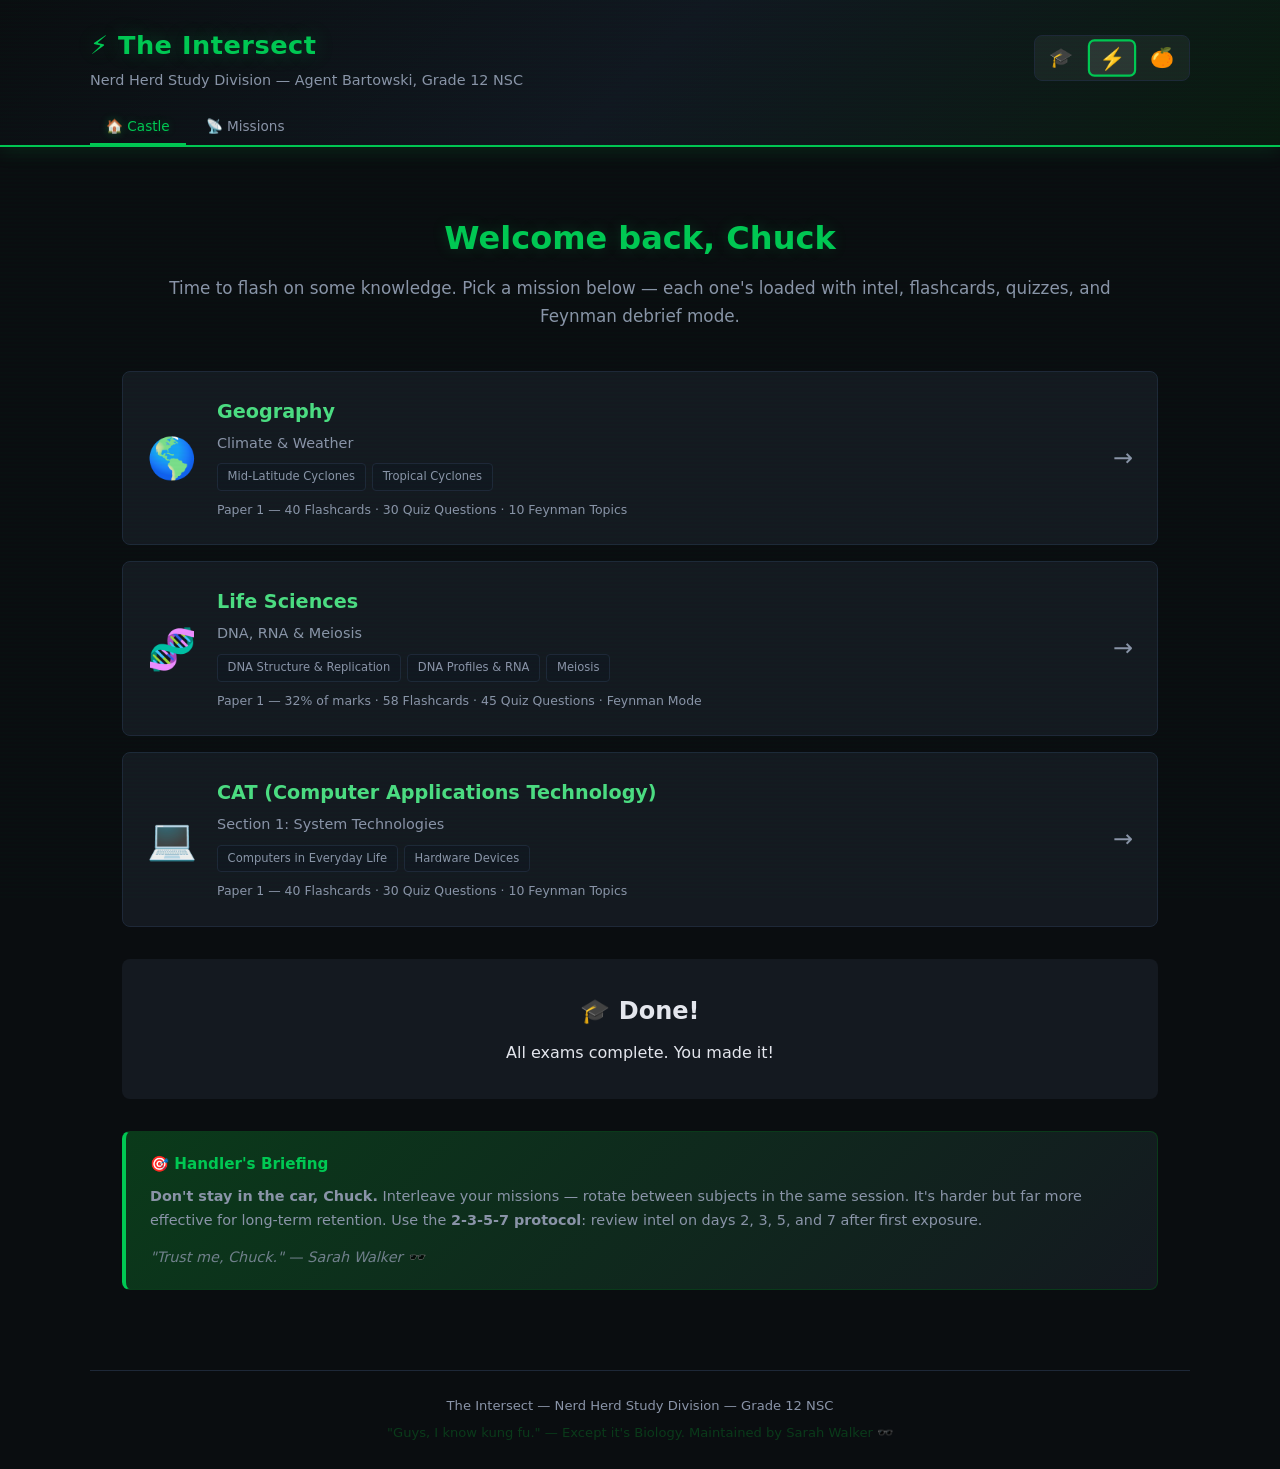
==== commit 3be47bcd: "Add theme picker (Default, Chuck, Orange Orange) + update exam dates to DBE pattern" ====
--- a/index.html
+++ b/index.html
@@ -9,12 +9,21 @@
 <body>
     <header>
         <div class="header-content">
-            <h1>⚡ The Intersect</h1>
-            <p class="subtitle">Nerd Herd Study Division &mdash; Agent Bartowski, Grade 12 NSC</p>
+            <div class="header-row">
+                <div>
+                    <h1 id="theme-title">⚡ The Intersect</h1>
+                    <p class="subtitle" id="theme-subtitle">Nerd Herd Study Division &mdash; Agent Bartowski, Grade 12 NSC</p>
+                </div>
+                <div class="theme-picker">
+                    <button class="theme-btn" data-theme="default" title="Default">🎓</button>
+                    <button class="theme-btn active" data-theme="chuck" title="Chuck">⚡</button>
+                    <button class="theme-btn" data-theme="orangeorange" title="Orange Orange">🍊</button>
+                </div>
+            </div>
         </div>
         <nav id="main-nav">
-            <button class="nav-btn active" data-view="home">🏠 Castle</button>
-            <button class="nav-btn" data-view="schedule">📡 Missions</button>
+            <button class="nav-btn active" data-view="home" id="theme-nav-home">🏠 Castle</button>
+            <button class="nav-btn" data-view="schedule" id="theme-nav-schedule">📡 Missions</button>
         </nav>
     </header>
 
@@ -23,8 +32,8 @@
         <section id="view-home" class="view active">
             <div id="deadline-banner" class="deadline-banner hidden"></div>
             <div class="hero">
-                <h2>Welcome back, Chuck</h2>
-                <p>Time to flash on some knowledge. Pick a mission below &mdash; each one's loaded with intel, flashcards, quizzes, and Feynman debrief mode.</p>
+                <h2 id="theme-welcome">Welcome back, Chuck</h2>
+                <p id="theme-welcome-sub">Time to flash on some knowledge. Pick a mission below &mdash; each one's loaded with intel, flashcards, quizzes, and Feynman debrief mode.</p>
             </div>
             <div class="subject-grid">
                 <a href="geography.html" class="subject-card subject-geo">
@@ -71,17 +80,17 @@
             <div id="exam-countdown" class="exam-countdown"></div>
 
             <div class="study-tip">
-                <h3>🎯 Handler's Briefing</h3>
-                <p><strong>Don't stay in the car, Chuck.</strong> Interleave your missions &mdash; rotate between subjects in the same session. It's harder but far more effective for long-term retention. Use the <strong>2-3-5-7 protocol</strong>: review intel on days 2, 3, 5, and 7 after first exposure.</p>
-                <p class="tip-quote">&ldquo;Trust me, Chuck.&rdquo; &mdash; Sarah Walker 🕶️</p>
+                <h3 id="theme-tip-title">🎯 Handler's Briefing</h3>
+                <p id="theme-tip-body"><strong>Don't stay in the car, Chuck.</strong> Interleave your missions &mdash; rotate between subjects in the same session. It's harder but far more effective for long-term retention. Use the <strong>2-3-5-7 protocol</strong>: review intel on days 2, 3, 5, and 7 after first exposure.</p>
+                <p class="tip-quote" id="theme-tip-quote">&ldquo;Trust me, Chuck.&rdquo; &mdash; Sarah Walker 🕶️</p>
             </div>
         </section>
 
         <!-- SCHEDULE VIEW -->
         <section id="view-schedule" class="view">
             <div class="unit-header">
-                <h2>📡 Mission Timeline</h2>
-                <p class="schedule-intro">Upcoming operations, sorted by priority. Filter by division or term. Click a topic to access the relevant intel.</p>
+                <h2 id="theme-schedule-title">📡 Mission Timeline</h2>
+                <p class="schedule-intro" id="theme-schedule-sub">Upcoming operations, sorted by priority. Filter by division or term. Click a topic to access the relevant intel.</p>
             </div>
 
             <div class="schedule-controls">
@@ -123,11 +132,12 @@
     </main>
 
     <footer>
-        <p>The Intersect &mdash; Nerd Herd Study Division &mdash; Grade 12 NSC</p>
-        <p class="footer-tip">&ldquo;Guys, I know kung fu.&rdquo; &mdash; Except it's Biology. Maintained by Sarah Walker 🕶️</p>
+        <p id="theme-footer-1">The Intersect &mdash; Nerd Herd Study Division &mdash; Grade 12 NSC</p>
+        <p class="footer-tip" id="theme-footer-2">&ldquo;Guys, I know kung fu.&rdquo; &mdash; Except it's Biology. Maintained by Sarah Walker 🕶️</p>
     </footer>
 
     <script src="js/schedule-data.js"></script>
+    <script src="js/themes.js"></script>
     <script src="js/deadlines.js"></script>
     <script src="js/exam-countdown.js"></script>
     <script src="js/dashboard.js"></script>
--- a/css/style.css
+++ b/css/style.css
@@ -62,10 +62,9 @@
     box-shadow: 0 2px 20px rgba(0,200,83,0.15);
 }
 
-.header-content {
+.header-content, .header-row {
     max-width: 1100px;
     margin: 0 auto;
-    padding-bottom: 1rem;
 }
 
 header h1 {
@@ -1736,7 +1735,7 @@
     opacity: 0.8;
 }
 
-/* Subtle scanline overlay on body for tech feel */
+/* Subtle scanline overlay — theme-dependent */
 body::after {
     content: "";
     position: fixed;
@@ -1750,10 +1749,11 @@
         0deg,
         transparent,
         transparent 2px,
-        rgba(0,200,83,0.015) 2px,
-        rgba(0,200,83,0.015) 4px
+        var(--scanline-color) 2px,
+        var(--scanline-color) 4px
     );
 }
+.theme-default::after { background: none; }
 
 /* Nerd Herd green glow on active nav */
 .nav-btn.active {
@@ -1781,3 +1781,52 @@
 .deadline-banner .banner-action:hover {
     background: var(--accent-light);
 }
+
+/* ============================================================
+   THEME PICKER
+   ============================================================ */
+.header-row {
+    display: flex;
+    align-items: center;
+    justify-content: space-between;
+    padding-bottom: 1rem;
+    max-width: 1100px;
+    margin: 0 auto;
+}
+
+.theme-picker {
+    display: flex;
+    gap: 0.4rem;
+    background: rgba(255,255,255,0.05);
+    padding: 0.3rem;
+    border-radius: 8px;
+    border: 1px solid var(--border);
+}
+
+.theme-btn {
+    background: none;
+    border: 2px solid transparent;
+    border-radius: 6px;
+    font-size: 1.2rem;
+    padding: 0.35rem 0.5rem;
+    cursor: pointer;
+    transition: all 0.2s;
+    line-height: 1;
+}
+
+.theme-btn:hover {
+    background: rgba(255,255,255,0.1);
+    transform: scale(1.1);
+}
+
+.theme-btn.active {
+    border-color: var(--accent);
+    background: rgba(255,255,255,0.08);
+    transform: scale(1.1);
+}
+
+/* Remove duplicate .header-content styles for theme picker layout */
+.header-row + #main-nav {
+    max-width: 1100px;
+    margin: 0 auto;
+}
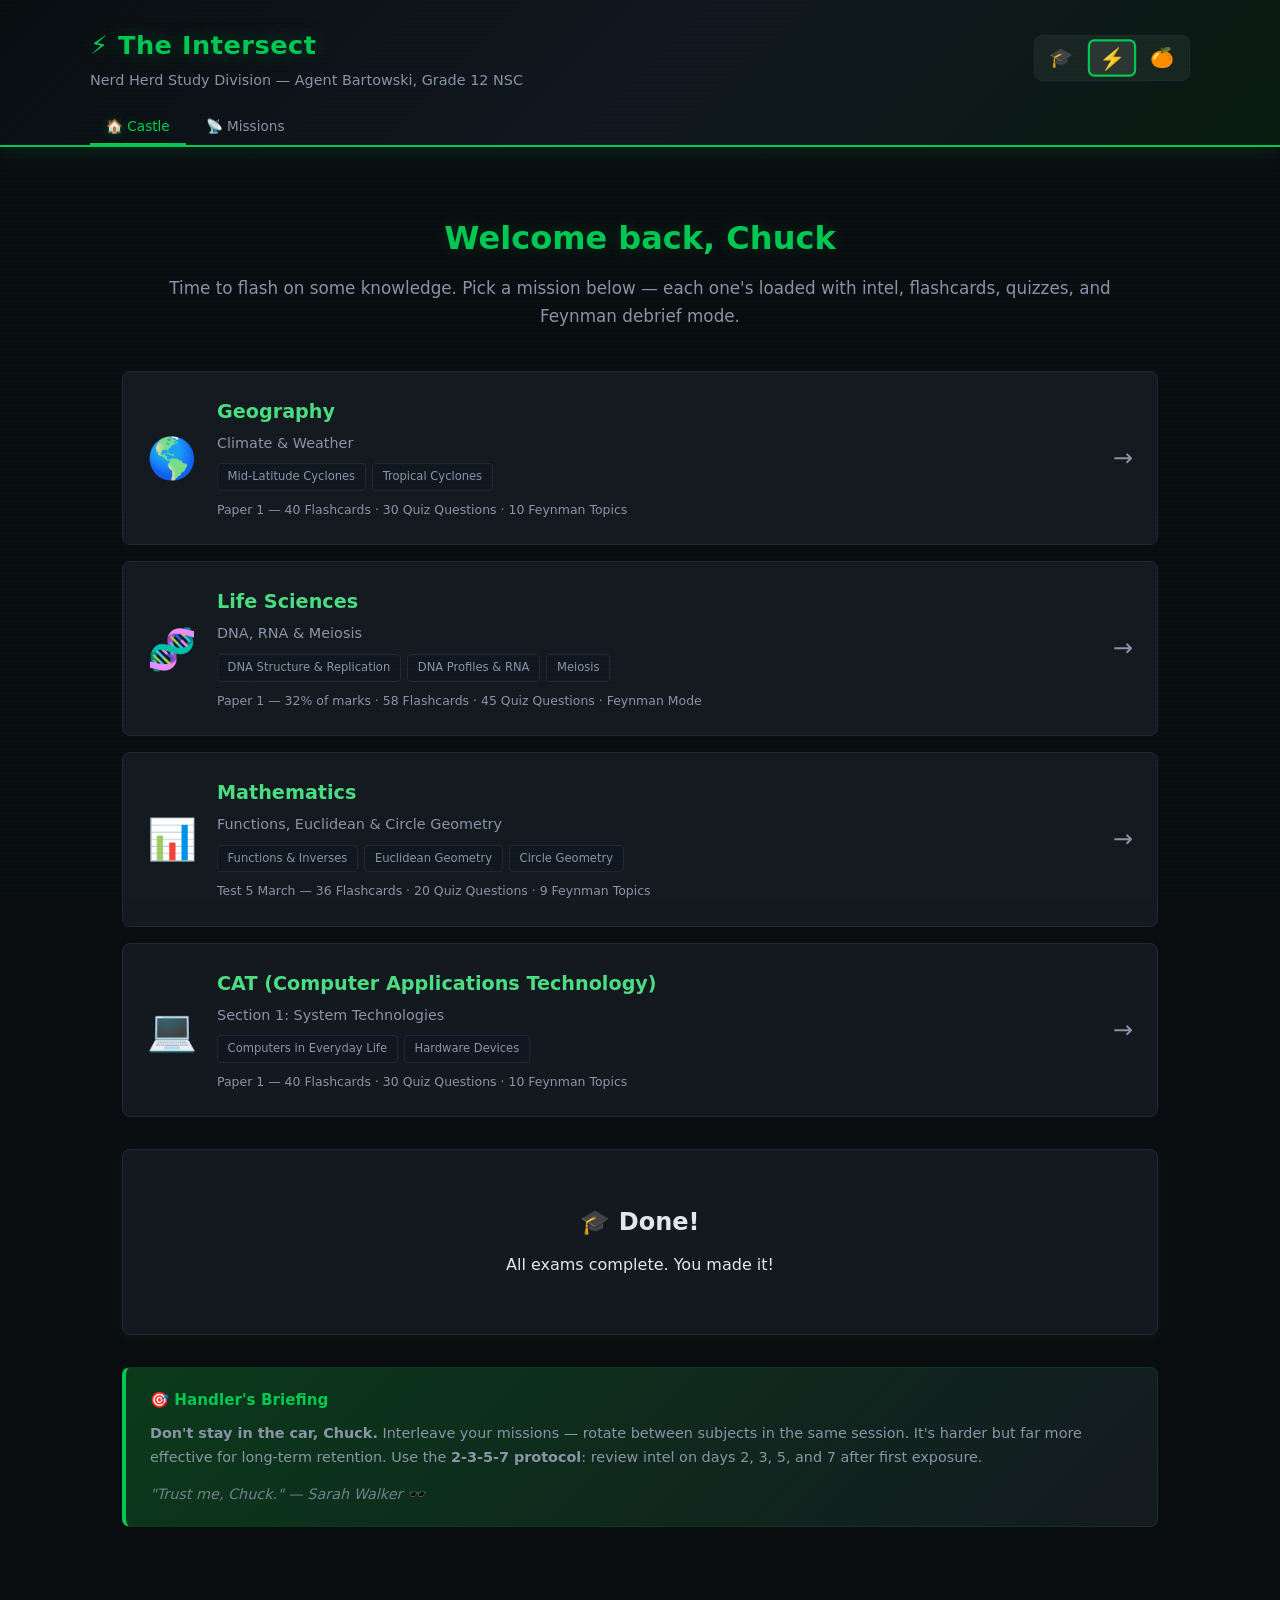
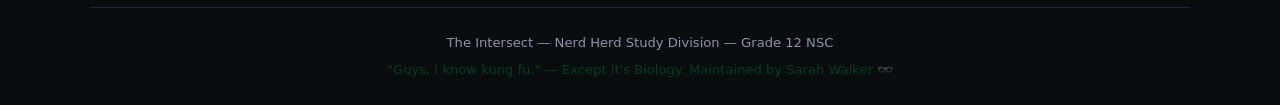
==== commit f81d737f: "Add Maths content: Functions, Euclidean Geometry, Circle Geometry for 5 March test" ====
--- a/index.html
+++ b/index.html
@@ -60,6 +60,20 @@
                             <span class="module-tag">Meiosis</span>
                         </div>
                         <p class="subject-meta">Paper 1 &mdash; 32% of marks &middot; 58 Flashcards &middot; 45 Quiz Questions &middot; Feynman Mode</p>
+                    </div>
+                    <span class="subject-arrow">&rarr;</span>
+                </a>
+                <a href="maths.html" class="subject-card subject-math">
+                    <div class="subject-icon">&#128202;</div>
+                    <div class="subject-info">
+                        <h3>Mathematics</h3>
+                        <p class="subject-topic">Functions, Euclidean &amp; Circle Geometry</p>
+                        <div class="subject-modules">
+                            <span class="module-tag">Functions &amp; Inverses</span>
+                            <span class="module-tag">Euclidean Geometry</span>
+                            <span class="module-tag">Circle Geometry</span>
+                        </div>
+                        <p class="subject-meta">Test 5 March &mdash; 36 Flashcards &middot; 20 Quiz Questions &middot; 9 Feynman Topics</p>
                     </div>
                     <span class="subject-arrow">&rarr;</span>
                 </a>
--- a/css/style.css
+++ b/css/style.css
@@ -817,6 +817,402 @@
 
 #feynman-input::placeholder { color: var(--text-muted); }
 
+.feynman-input-wrap {
+    position: relative;
+}
+
+.mic-btn {
+    position: absolute;
+    top: 0.6rem;
+    right: 0.6rem;
+    width: 36px;
+    height: 36px;
+    border-radius: 50%;
+    border: 1px solid var(--border);
+    background: var(--bg-card);
+    color: var(--text-muted);
+    cursor: pointer;
+    display: flex;
+    align-items: center;
+    justify-content: center;
+    transition: all 0.2s;
+}
+
+.mic-btn:hover {
+    border-color: var(--accent);
+    color: var(--accent-light);
+}
+
+.mic-btn.recording {
+    background: var(--red, #e74c3c);
+    border-color: var(--red, #e74c3c);
+    color: #fff;
+    animation: mic-pulse 1.2s ease-in-out infinite;
+}
+
+@keyframes mic-pulse {
+    0%, 100% { box-shadow: 0 0 0 0 rgba(255, 80, 80, 0.4); }
+    50% { box-shadow: 0 0 0 8px rgba(255, 80, 80, 0); }
+}
+
+.tts-btn {
+    background: none;
+    border: 1px solid var(--border);
+    border-radius: 50%;
+    width: 32px;
+    height: 32px;
+    display: inline-flex;
+    align-items: center;
+    justify-content: center;
+    color: var(--text-muted);
+    cursor: pointer;
+    transition: all 0.2s;
+    flex-shrink: 0;
+}
+
+.tts-btn:hover {
+    border-color: var(--accent);
+    color: var(--accent-light);
+}
+
+.tts-btn.tts-active {
+    background: var(--accent);
+    border-color: var(--accent);
+    color: #fff;
+    animation: tts-pulse 1.5s ease-in-out infinite;
+}
+
+/* Progress Dashboard */
+.progress-dashboard {
+    background: var(--bg-card, #1e1e2e);
+    border: 1px solid var(--border, #333);
+    border-radius: 1rem;
+    padding: 1.5rem;
+    margin-bottom: 1.5rem;
+}
+
+.progress-overall {
+    display: flex;
+    align-items: center;
+    gap: 1.5rem;
+    margin-bottom: 1.5rem;
+}
+
+.progress-ring-wrap {
+    position: relative;
+    width: 90px;
+    height: 90px;
+    flex-shrink: 0;
+}
+
+.progress-ring {
+    width: 90px;
+    height: 90px;
+    transform: rotate(-90deg);
+}
+
+.progress-ring-bg {
+    fill: none;
+    stroke: rgba(255,255,255,0.08);
+    stroke-width: 8;
+}
+
+.progress-ring-fill {
+    fill: none;
+    stroke: var(--accent, #6c5ce7);
+    stroke-width: 8;
+    stroke-linecap: round;
+    transition: stroke-dashoffset 0.6s ease;
+}
+
+.progress-ring-text {
+    position: absolute;
+    top: 50%;
+    left: 50%;
+    transform: translate(-50%, -50%);
+    font-size: 1.3rem;
+    font-weight: 700;
+    color: var(--text, #fff);
+}
+
+.progress-overall-label h3 {
+    margin: 0 0 0.25rem;
+    font-size: 1.1rem;
+    color: var(--text, #fff);
+}
+
+.progress-overall-label p {
+    margin: 0;
+    font-size: 0.85rem;
+    color: var(--text-muted, #888);
+}
+
+.progress-categories {
+    display: grid;
+    grid-template-columns: 1fr 1fr;
+    gap: 1rem;
+}
+
+@media (max-width: 500px) {
+    .progress-categories {
+        grid-template-columns: 1fr;
+    }
+}
+
+.progress-cat {
+    background: rgba(255,255,255,0.03);
+    border-radius: 0.75rem;
+    padding: 0.75rem 1rem;
+}
+
+.progress-cat-header {
+    display: flex;
+    align-items: center;
+    gap: 0.5rem;
+    margin-bottom: 0.5rem;
+    font-size: 0.85rem;
+}
+
+.progress-cat-icon {
+    font-size: 1.1rem;
+}
+
+.progress-cat-label {
+    flex: 1;
+    color: var(--text, #fff);
+    font-weight: 500;
+}
+
+.progress-cat-value {
+    color: var(--text-muted, #888);
+    font-size: 0.8rem;
+    font-weight: 600;
+}
+
+.progress-cat-bar {
+    height: 6px;
+    background: rgba(255,255,255,0.08);
+    border-radius: 3px;
+    overflow: hidden;
+}
+
+.progress-cat-fill {
+    height: 100%;
+    border-radius: 3px;
+    background: var(--accent, #6c5ce7);
+    width: 0%;
+    transition: width 0.5s ease;
+}
+
+.progress-stats {
+    display: flex;
+    justify-content: space-around;
+    margin-top: 1.25rem;
+    padding-top: 1.25rem;
+    border-top: 1px solid rgba(255,255,255,0.06);
+}
+
+.stat-item {
+    display: flex;
+    flex-direction: column;
+    align-items: center;
+    gap: 0.2rem;
+}
+
+.stat-value {
+    font-size: 1.4rem;
+    font-weight: 700;
+    color: var(--text, #fff);
+}
+
+.stat-label {
+    font-size: 0.7rem;
+    color: var(--text-muted, #888);
+    text-align: center;
+}
+
+@media (max-width: 400px) {
+    .progress-stats {
+        flex-wrap: wrap;
+        gap: 0.75rem;
+    }
+    .stat-item {
+        flex-basis: 40%;
+    }
+}
+
+.progress-cat:nth-child(1) .progress-cat-fill { background: #00b894; }
+.progress-cat:nth-child(2) .progress-cat-fill { background: #fdcb6e; }
+.progress-cat:nth-child(3) .progress-cat-fill { background: #e17055; }
+.progress-cat:nth-child(4) .progress-cat-fill { background: #a29bfe; }
+
+.tts-read-all {
+    border-radius: 1rem;
+    width: auto;
+    padding: 0.4rem 1rem;
+    gap: 0.4rem;
+    margin-top: 0.75rem;
+    font-size: 0.85rem;
+}
+
+.tts-read-all span {
+    font-weight: 600;
+}
+
+@keyframes tts-pulse {
+    0%, 100% { opacity: 1; }
+    50% { opacity: 0.6; }
+}
+
+/* Floating player bar */
+.tts-player {
+    position: fixed;
+    bottom: 0;
+    left: 0;
+    right: 0;
+    background: var(--bg-card, #1e1e2e);
+    border-top: 1px solid var(--border, #333);
+    padding: 0.6rem 1rem;
+    z-index: 1000;
+    box-shadow: 0 -4px 20px rgba(0,0,0,0.4);
+    transition: transform 0.3s ease;
+}
+
+.tts-player.hidden {
+    transform: translateY(100%);
+    pointer-events: none;
+}
+
+.tts-player-inner {
+    max-width: 800px;
+    margin: 0 auto;
+    display: flex;
+    align-items: center;
+    gap: 1rem;
+}
+
+.tts-player-info {
+    flex: 1;
+    min-width: 0;
+    display: flex;
+    flex-direction: column;
+    gap: 0.1rem;
+}
+
+.tts-player-title {
+    font-size: 0.75rem;
+    color: var(--text-muted, #888);
+    text-transform: uppercase;
+    letter-spacing: 0.05em;
+    white-space: nowrap;
+    overflow: hidden;
+    text-overflow: ellipsis;
+}
+
+.tts-player-section {
+    font-size: 0.9rem;
+    font-weight: 600;
+    color: var(--text, #fff);
+    white-space: nowrap;
+    overflow: hidden;
+    text-overflow: ellipsis;
+}
+
+.tts-player-controls {
+    display: flex;
+    align-items: center;
+    gap: 0.5rem;
+    flex-shrink: 0;
+}
+
+.tts-ctrl {
+    background: none;
+    border: none;
+    color: var(--text-muted, #888);
+    cursor: pointer;
+    padding: 0.3rem;
+    border-radius: 50%;
+    display: flex;
+    align-items: center;
+    justify-content: center;
+    transition: all 0.15s;
+}
+
+.tts-ctrl:hover {
+    color: var(--text, #fff);
+    background: rgba(255,255,255,0.1);
+}
+
+.tts-ctrl-main {
+    color: var(--text, #fff);
+    background: var(--accent, #6c5ce7);
+    width: 42px;
+    height: 42px;
+    border-radius: 50%;
+}
+
+.tts-ctrl-main:hover {
+    background: var(--accent-light, #a29bfe);
+    transform: scale(1.05);
+}
+
+.tts-player-progress {
+    flex: 1.5;
+    display: flex;
+    align-items: center;
+    gap: 0.5rem;
+    min-width: 0;
+}
+
+.tts-progress-bar {
+    flex: 1;
+    height: 4px;
+    background: rgba(255,255,255,0.1);
+    border-radius: 2px;
+    overflow: hidden;
+    cursor: pointer;
+}
+
+.tts-progress-fill {
+    height: 100%;
+    background: var(--accent, #6c5ce7);
+    border-radius: 2px;
+    width: 0%;
+    transition: width 0.3s ease;
+}
+
+.tts-progress-text {
+    font-size: 0.75rem;
+    color: var(--text-muted, #888);
+    white-space: nowrap;
+    min-width: 3rem;
+    text-align: right;
+}
+
+/* Mobile: stack player */
+@media (max-width: 600px) {
+    .tts-player-inner {
+        flex-wrap: wrap;
+        gap: 0.5rem;
+    }
+    .tts-player-info {
+        order: 1;
+        flex-basis: 60%;
+    }
+    .tts-player-controls {
+        order: 2;
+    }
+    .tts-player-progress {
+        order: 3;
+        flex-basis: 100%;
+    }
+}
+
+/* Add bottom padding to main when player is visible */
+body:has(.tts-player:not(.hidden)) main {
+    padding-bottom: 5rem;
+}
+
 .feynman-keypoints {
     margin-top: 1.5rem;
 }
@@ -1559,7 +1955,12 @@
    EXAM COUNTDOWN
    ============================================================ */
 .exam-countdown {
-    margin-bottom: 2rem;
+    margin: 1.5rem 0 2rem;
+    background: var(--bg-card);
+    border-radius: var(--radius);
+    padding: 1.25rem 1.5rem 1.5rem;
+    border: 1px solid var(--border);
+    box-shadow: var(--shadow);
 }
 
 .exam-header {
@@ -1568,57 +1969,63 @@
 }
 
 .exam-header h3 {
-    font-size: 1.3rem;
+    font-size: 1.1rem;
     margin-bottom: 0.75rem;
-    color: var(--text);
+    color: var(--text-muted);
+    text-transform: uppercase;
+    letter-spacing: 0.06em;
+    font-weight: 600;
 }
 
 .exam-overall {
     display: inline-flex;
     align-items: baseline;
     gap: 0.5rem;
-    padding: 0.5rem 1.5rem;
-    background: var(--bg-card);
+    padding: 0.6rem 1.5rem;
+    background: var(--bg-section);
     border-radius: var(--radius);
     border: 1px solid var(--border);
     margin-bottom: 0.5rem;
 }
 
 .exam-overall-days {
-    font-size: 2.5rem;
+    font-size: 2.2rem;
     font-weight: 800;
     color: var(--accent);
     line-height: 1;
+    font-family: var(--mono);
 }
 
 .exam-overall-label {
-    font-size: 0.9rem;
+    font-size: 0.85rem;
     color: var(--text-muted);
 }
 
 .exam-note {
-    font-size: 0.75rem;
-    color: var(--text-muted);
-    margin-top: 0.4rem;
+    font-size: 0.7rem;
+    color: var(--text-muted);
+    margin-top: 0.5rem;
+    opacity: 0.7;
 }
 
 .exam-grid {
     display: grid;
-    grid-template-columns: repeat(auto-fill, minmax(260px, 1fr));
-    gap: 1rem;
+    grid-template-columns: repeat(auto-fill, minmax(200px, 1fr));
+    gap: 0.6rem;
 }
 
 .exam-card {
-    background: var(--bg-card);
+    background: var(--bg-section);
     border-radius: var(--radius);
-    padding: 1rem;
-    border-left: 4px solid var(--green);
-    transition: transform 0.2s, box-shadow 0.2s;
+    padding: 0.9rem;
+    border: 1px solid var(--border);
+    border-left: 3px solid var(--green);
+    transition: transform 0.2s, border-color 0.2s;
 }
 
 .exam-card:hover {
-    transform: translateY(-2px);
-    box-shadow: var(--shadow);
+    transform: translateY(-1px);
+    border-color: var(--accent);
 }
 
 .exam-critical { border-left-color: var(--red); }
@@ -1629,12 +2036,12 @@
 .exam-card-header {
     display: flex;
     align-items: center;
-    gap: 0.75rem;
-    margin-bottom: 0.75rem;
+    gap: 0.6rem;
+    margin-bottom: 0.6rem;
 }
 
 .exam-icon {
-    font-size: 1.8rem;
+    font-size: 1.3rem;
     flex-shrink: 0;
 }
 
@@ -1646,21 +2053,22 @@
 }
 
 .exam-subject-name {
-    font-weight: 700;
-    font-size: 1rem;
+    font-weight: 600;
+    font-size: 0.9rem;
     color: var(--text);
 }
 
 .exam-days-left {
     display: flex;
     align-items: baseline;
-    gap: 0.25rem;
+    gap: 0.2rem;
 }
 
 .exam-days-number {
-    font-size: 1.8rem;
+    font-size: 1.4rem;
     font-weight: 800;
     line-height: 1;
+    font-family: var(--mono);
 }
 
 .exam-critical .exam-days-number { color: var(--red); }
@@ -1669,59 +2077,67 @@
 .exam-relaxed .exam-days-number { color: var(--green); }
 
 .exam-days-text {
-    font-size: 0.75rem;
+    font-size: 0.65rem;
     color: var(--text-muted);
     font-weight: 600;
+    text-transform: uppercase;
 }
 
 .exam-progress-bar {
-    height: 4px;
-    background: var(--bg-section);
+    height: 3px;
+    background: rgba(255,255,255,0.05);
     border-radius: 2px;
     overflow: hidden;
-    margin-bottom: 0.75rem;
+    margin-bottom: 0.6rem;
 }
 
 .exam-progress-fill {
     height: 100%;
     border-radius: 2px;
     transition: width 0.8s ease;
+    opacity: 0.8;
 }
 
 .exam-papers {
     display: flex;
     flex-direction: column;
-    gap: 0.3rem;
+    gap: 0.2rem;
 }
 
 .exam-paper {
     display: flex;
     justify-content: space-between;
     align-items: center;
-    font-size: 0.8rem;
+    font-size: 0.75rem;
+    padding: 0.15rem 0;
 }
 
 .exam-paper-name {
     color: var(--text-muted);
+    font-size: 0.75rem;
 }
 
 .exam-paper-info {
     color: var(--text-muted);
-    font-size: 0.75rem;
+    font-size: 0.7rem;
+    font-family: var(--mono);
+    opacity: 0.7;
 }
 
 .exam-done {
     text-align: center;
     padding: 2rem;
-    background: var(--bg-card);
-    border-radius: var(--radius);
 }
 
 .exam-done h3 { font-size: 1.5rem; margin-bottom: 0.5rem; }
 
 @media (max-width: 600px) {
+    .exam-grid { grid-template-columns: 1fr 1fr; }
+    .exam-overall-days { font-size: 1.8rem; }
+    .exam-countdown { padding: 1rem; }
+}
+@media (max-width: 420px) {
     .exam-grid { grid-template-columns: 1fr; }
-    .exam-overall-days { font-size: 2rem; }
 }
 
 /* ============================================================
@@ -1783,6 +2199,38 @@
 }
 
 /* ============================================================
+   DIAGRAMS
+   ============================================================ */
+.diagram-container {
+    margin: 1.25rem 0;
+    padding: 1rem;
+    background: var(--bg-section);
+    border-radius: var(--radius);
+    border: 1px solid var(--border);
+    text-align: center;
+}
+
+.diagram-title {
+    font-size: 0.95rem;
+    color: var(--text);
+    margin-bottom: 0.75rem;
+    text-align: left;
+}
+
+.diagram-svg {
+    width: 100%;
+    max-width: 500px;
+    height: auto;
+    margin: 0 auto;
+    display: block;
+}
+
+@media (max-width: 600px) {
+    .diagram-svg { max-width: 100%; }
+    .diagram-container { padding: 0.75rem 0.5rem; }
+}
+
+/* ============================================================
    THEME PICKER
    ============================================================ */
 .header-row {
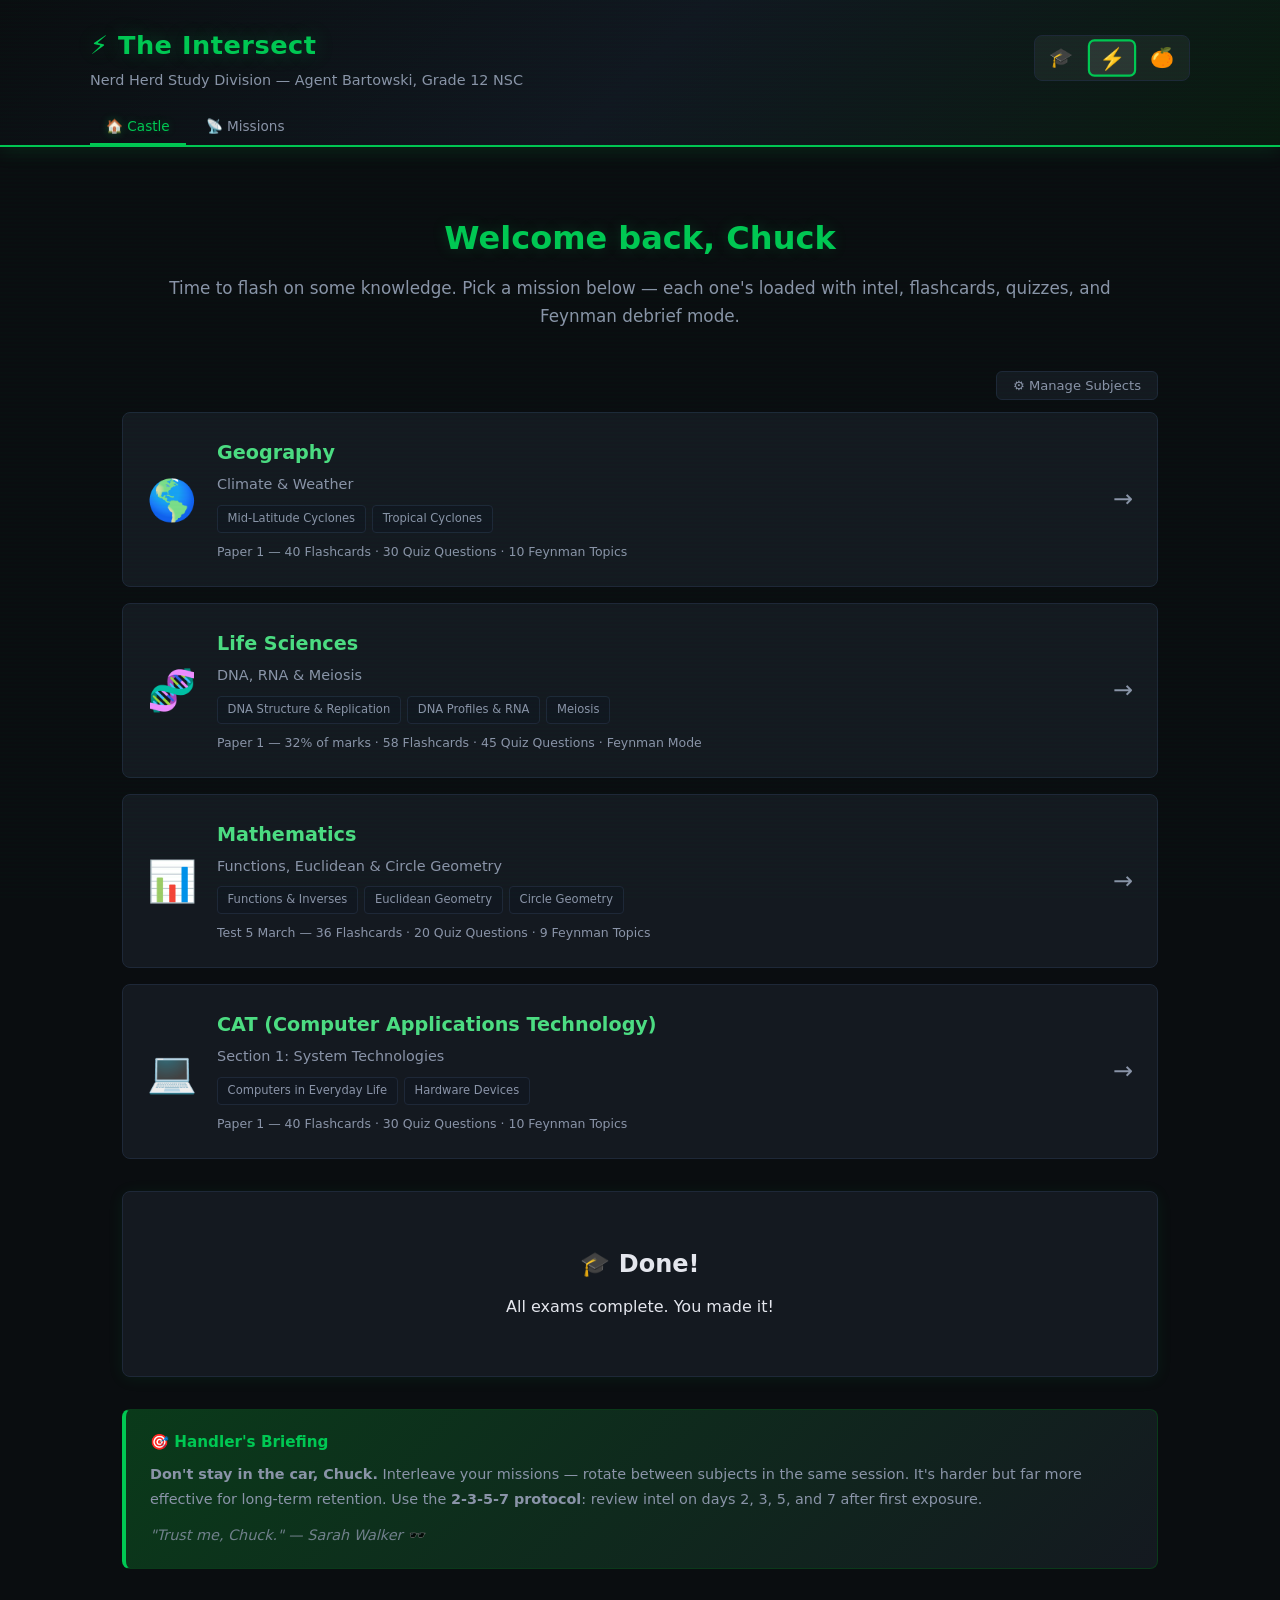
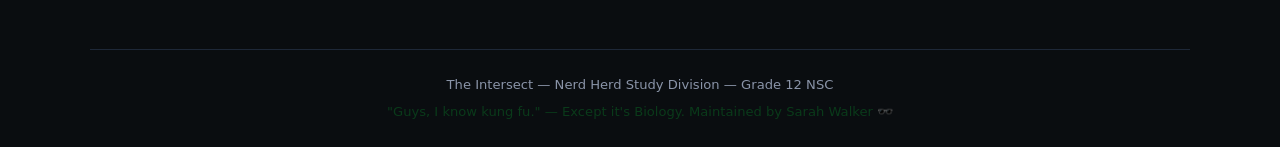
==== commit bc0fdf04: "Add subject selection filter to dashboard" ====
--- a/index.html
+++ b/index.html
@@ -35,8 +35,25 @@
                 <h2 id="theme-welcome">Welcome back, Chuck</h2>
                 <p id="theme-welcome-sub">Time to flash on some knowledge. Pick a mission below &mdash; each one's loaded with intel, flashcards, quizzes, and Feynman debrief mode.</p>
             </div>
+            <div class="subject-manage-wrap">
+                <button class="manage-subjects-btn" id="manage-subjects-btn">⚙️ Manage Subjects</button>
+            </div>
+
+            <!-- Subject Filter Modal -->
+            <div class="subject-modal-overlay hidden" id="subject-modal-overlay">
+                <div class="subject-modal">
+                    <h3>📋 Manage Subjects</h3>
+                    <p class="modal-desc">Toggle which subjects appear on your dashboard.</p>
+                    <div class="subject-checklist" id="subject-checklist"></div>
+                    <div class="modal-actions">
+                        <button class="primary-btn" id="subject-modal-save">Save</button>
+                        <button class="secondary-btn" id="subject-modal-cancel">Cancel</button>
+                    </div>
+                </div>
+            </div>
+
             <div class="subject-grid">
-                <a href="geography.html" class="subject-card subject-geo">
+                <a href="geography.html" class="subject-card subject-geo" data-subject="geography">
                     <div class="subject-icon">&#127758;</div>
                     <div class="subject-info">
                         <h3>Geography</h3>
@@ -49,7 +66,7 @@
                     </div>
                     <span class="subject-arrow">&rarr;</span>
                 </a>
-                <a href="life-sciences.html" class="subject-card subject-bio">
+                <a href="life-sciences.html" class="subject-card subject-bio" data-subject="life-sciences">
                     <div class="subject-icon">&#129516;</div>
                     <div class="subject-info">
                         <h3>Life Sciences</h3>
@@ -63,7 +80,7 @@
                     </div>
                     <span class="subject-arrow">&rarr;</span>
                 </a>
-                <a href="maths.html" class="subject-card subject-math">
+                <a href="maths.html" class="subject-card subject-math" data-subject="maths">
                     <div class="subject-icon">&#128202;</div>
                     <div class="subject-info">
                         <h3>Mathematics</h3>
@@ -77,7 +94,7 @@
                     </div>
                     <span class="subject-arrow">&rarr;</span>
                 </a>
-                <a href="it.html" class="subject-card subject-it">
+                <a href="it.html" class="subject-card subject-it" data-subject="it">
                     <div class="subject-icon">&#128187;</div>
                     <div class="subject-info">
                         <h3>CAT (Computer Applications Technology)</h3>
--- a/css/style.css
+++ b/css/style.css
@@ -2278,3 +2278,126 @@
     max-width: 1100px;
     margin: 0 auto;
 }
+
+/* ============================================================
+   SUBJECT FILTER / MANAGE SUBJECTS
+   ============================================================ */
+.subject-manage-wrap {
+    text-align: right;
+    margin-bottom: 0.75rem;
+}
+
+.manage-subjects-btn {
+    background: var(--bg-card);
+    border: 1px solid var(--border);
+    color: var(--text-muted);
+    padding: 0.4rem 1rem;
+    font-size: 0.82rem;
+    border-radius: 6px;
+    cursor: pointer;
+    transition: all 0.2s;
+    font-family: var(--font);
+}
+
+.manage-subjects-btn:hover {
+    border-color: var(--accent-dim);
+    color: var(--text);
+}
+
+/* Modal overlay */
+.subject-modal-overlay {
+    position: fixed;
+    top: 0;
+    left: 0;
+    right: 0;
+    bottom: 0;
+    background: rgba(0, 0, 0, 0.7);
+    z-index: 2000;
+    display: flex;
+    align-items: center;
+    justify-content: center;
+    animation: fadeIn 0.2s ease;
+}
+
+.subject-modal-overlay.hidden {
+    display: none !important;
+}
+
+.subject-modal {
+    background: var(--bg-card);
+    border: 1px solid var(--border);
+    border-radius: 12px;
+    padding: 1.5rem 2rem;
+    max-width: 420px;
+    width: 90%;
+    box-shadow: 0 8px 40px rgba(0, 0, 0, 0.5);
+}
+
+.subject-modal h3 {
+    color: var(--accent-light);
+    margin-bottom: 0.3rem;
+    font-size: 1.1rem;
+}
+
+.modal-desc {
+    color: var(--text-muted);
+    font-size: 0.85rem;
+    margin-bottom: 1.25rem;
+}
+
+.subject-checklist {
+    display: flex;
+    flex-direction: column;
+    gap: 0.5rem;
+    margin-bottom: 1.5rem;
+}
+
+.subject-check-item {
+    display: flex;
+    align-items: center;
+    gap: 0.75rem;
+    padding: 0.5rem 0.75rem;
+    background: var(--bg-section);
+    border-radius: 8px;
+    cursor: pointer;
+    transition: background 0.15s;
+}
+
+.subject-check-item:hover {
+    background: var(--bg-card-hover);
+}
+
+.subject-check-item input[type="checkbox"] {
+    width: 18px;
+    height: 18px;
+    accent-color: var(--accent);
+    cursor: pointer;
+}
+
+.subject-check-item label {
+    cursor: pointer;
+    font-size: 0.92rem;
+    color: var(--text);
+    flex: 1;
+}
+
+.modal-actions {
+    display: flex;
+    gap: 0.75rem;
+    justify-content: flex-end;
+}
+
+.modal-actions .primary-btn {
+    padding: 0.5rem 1.5rem;
+    min-width: auto;
+    width: auto;
+}
+
+.modal-actions .secondary-btn {
+    padding: 0.5rem 1.25rem;
+}
+
+/* Hidden subject card */
+.subject-card.subject-hidden {
+    display: none;
+}
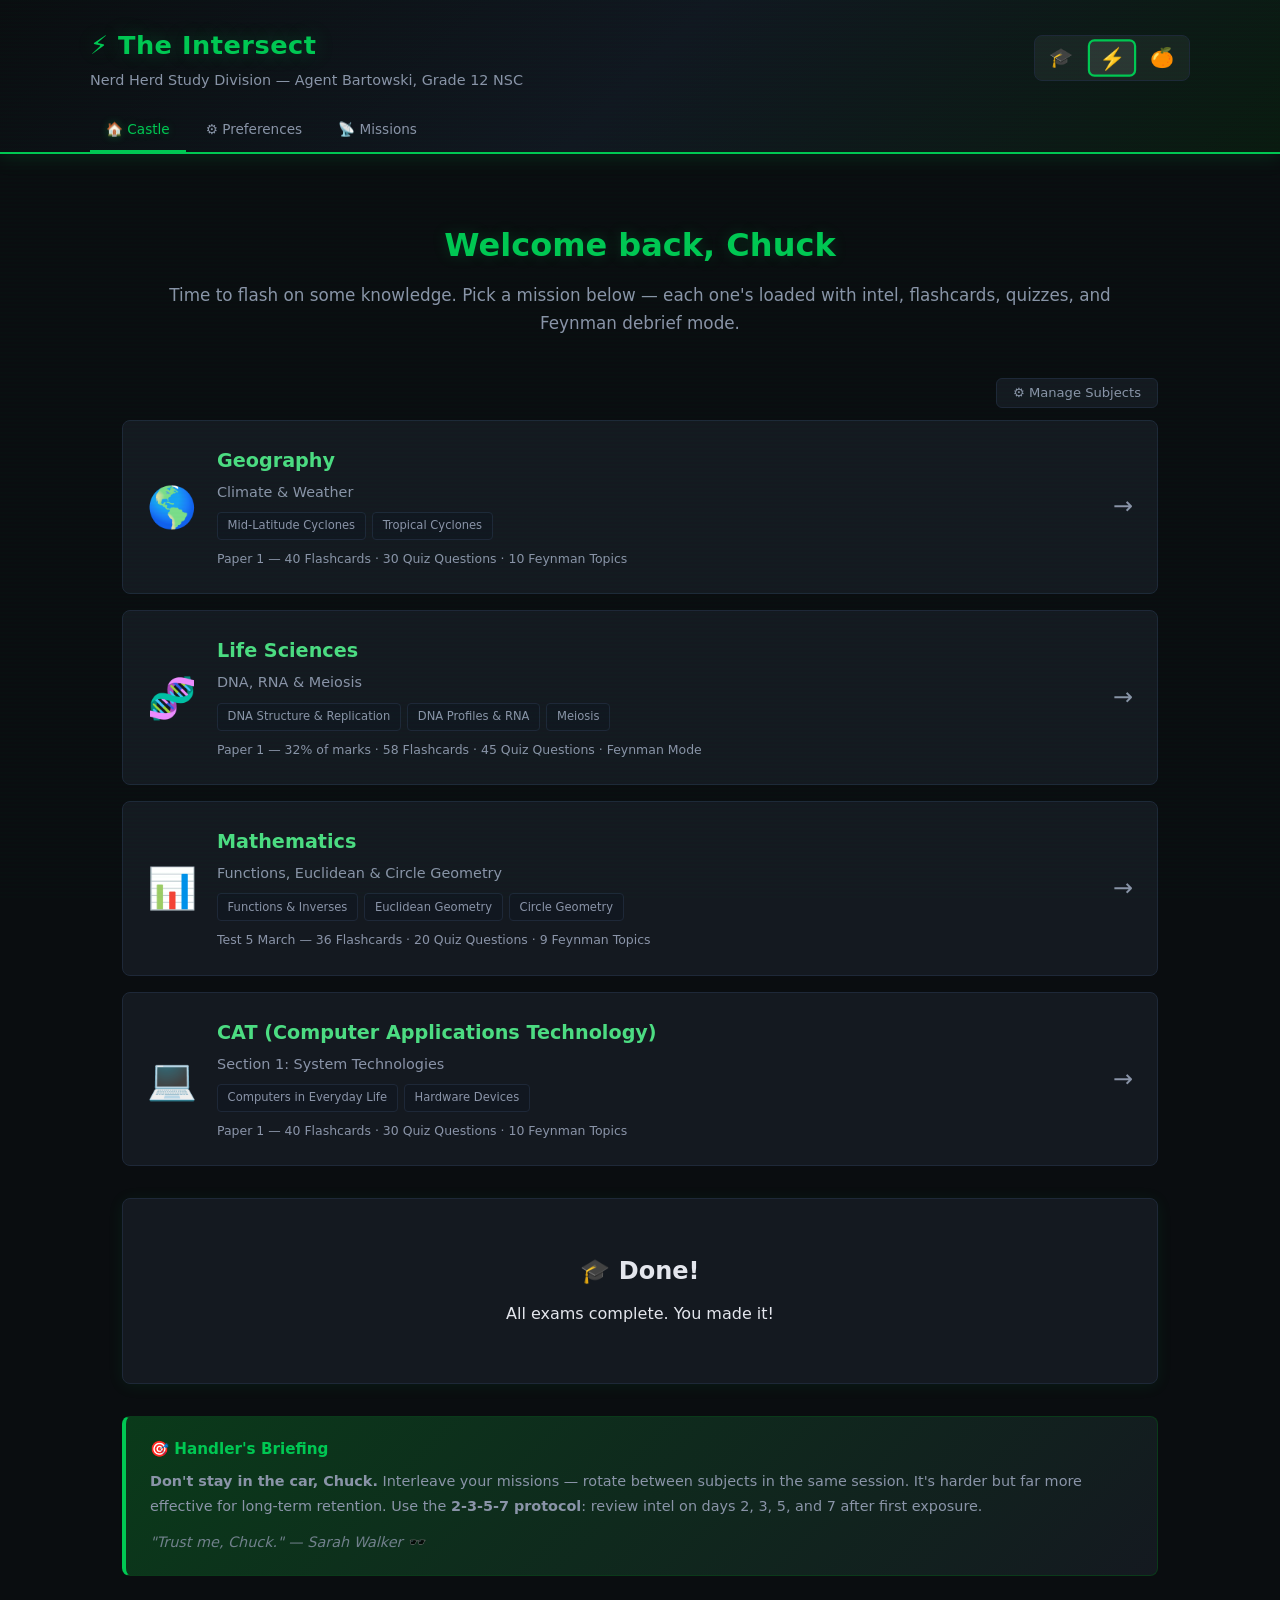
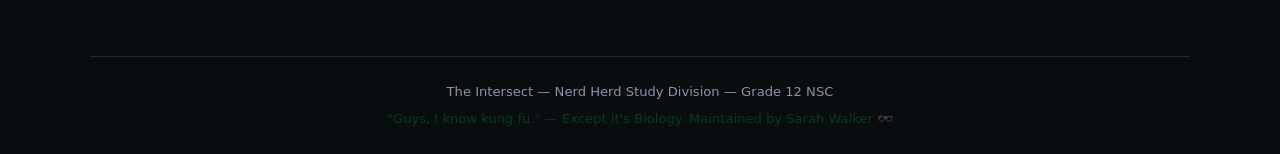
==== commit 7ec3f375: "Make subject filter global across all pages" ====
--- a/index.html
+++ b/index.html
@@ -23,6 +23,7 @@
         </div>
         <nav id="main-nav">
             <button class="nav-btn active" data-view="home" id="theme-nav-home">🏠 Castle</button>
+            <a href="preferences.html" class="nav-btn" style="text-decoration:none">&#9881; Preferences</a>
             <button class="nav-btn" data-view="schedule" id="theme-nav-schedule">📡 Missions</button>
         </nav>
     </header>
@@ -171,6 +172,10 @@
     <script src="js/themes.js"></script>
     <script src="js/deadlines.js"></script>
     <script src="js/exam-countdown.js"></script>
+    <script src="js/subject-filter.js"></script>
     <script src="js/dashboard.js"></script>
 </body>
 </html>
+
+
+
--- a/css/style.css
+++ b/css/style.css
@@ -2401,3 +2401,82 @@
 .subject-card.subject-hidden {
     display: none;
 }
+
+/* Subject disabled banner (on subject pages) */
+.subject-disabled-banner {
+    background: #fff3cd;
+    color: #856404;
+    border: 1px solid #ffc107;
+    border-radius: 8px;
+    padding: 12px 20px;
+    margin: 16px auto;
+    max-width: 900px;
+    display: flex;
+    align-items: center;
+    justify-content: space-between;
+    gap: 12px;
+    font-size: 0.95rem;
+}
+.quick-enable-btn {
+    background: #ffc107;
+    color: #333;
+    border: none;
+    border-radius: 6px;
+    padding: 6px 14px;
+    cursor: pointer;
+    font-weight: 600;
+    white-space: nowrap;
+}
+.quick-enable-btn:hover { background: #e0a800; }
+
+/* Preferences link in header */
+.prefs-link {
+    position: absolute;
+    top: 8px;
+    right: 8px;
+    font-size: 1.4rem;
+    text-decoration: none;
+    opacity: 0.7;
+    transition: opacity 0.2s;
+}
+.prefs-link:hover { opacity: 1; }
+
+/* Preferences page */
+.preferences-container {
+    max-width: 600px;
+    margin: 30px auto;
+    padding: 0 20px;
+}
+.prefs-intro {
+    margin-bottom: 24px;
+    color: #666;
+    line-height: 1.5;
+}
+.subject-toggle-item {
+    padding: 12px 0;
+    border-bottom: 1px solid #eee;
+}
+.toggle-label {
+    display: flex;
+    align-items: center;
+    gap: 12px;
+    cursor: pointer;
+    font-size: 1.1rem;
+}
+.toggle-label input[type="checkbox"] {
+    width: 20px;
+    height: 20px;
+    accent-color: #4f46e5;
+}
+.toggle-text { flex: 1; }
+.prefs-actions {
+    margin-top: 24px;
+    display: flex;
+    gap: 12px;
+}
+.prefs-saved-msg {
+    margin-top: 16px;
+    color: #16a34a;
+    font-weight: 600;
+}
+.prefs-saved-msg.hidden { display: none; }
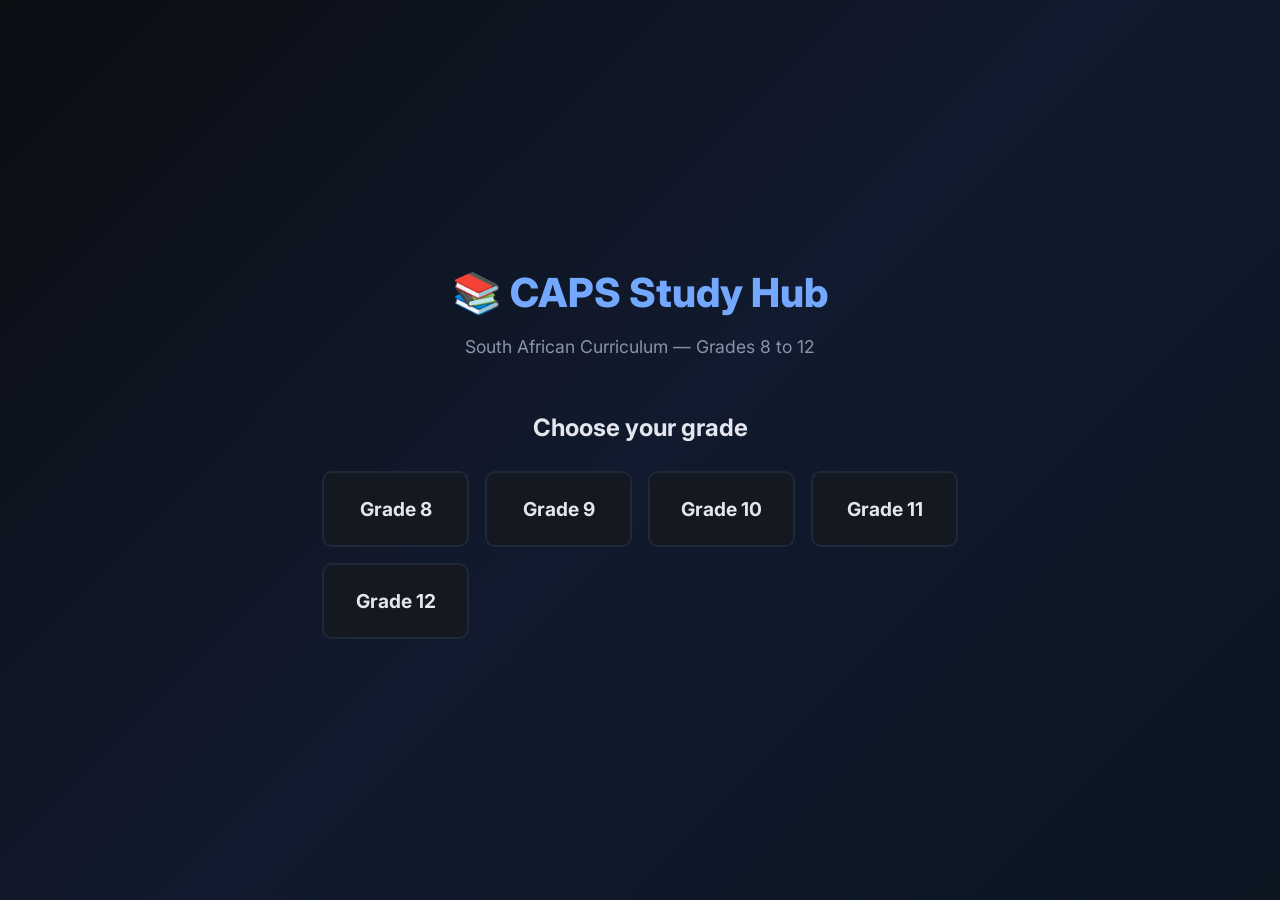
==== commit be867906: "Phase 1: Clean slate - CAPS Study Hub with grade/subject/region selection - Full CAPS subject databa" ====
--- a/index.html
+++ b/index.html
@@ -3,179 +3,201 @@
 <head>
     <meta charset="UTF-8">
     <meta name="viewport" content="width=device-width, initial-scale=1.0">
-    <title>The Intersect | Thomas's Study Hub</title>
+    <title>CAPS Study Hub | South African Curriculum</title>
     <link rel="stylesheet" href="css/style.css">
+    <link rel="preconnect" href="https://fonts.googleapis.com">
+    <link href="https://fonts.googleapis.com/css2?family=Inter:wght@400;500;600;700;800&display=swap" rel="stylesheet">
 </head>
 <body>
-    <header>
-        <div class="header-content">
-            <div class="header-row">
-                <div>
-                    <h1 id="theme-title">⚡ The Intersect</h1>
-                    <p class="subtitle" id="theme-subtitle">Nerd Herd Study Division &mdash; Agent Bartowski, Grade 12 NSC</p>
-                </div>
-                <div class="theme-picker">
-                    <button class="theme-btn" data-theme="default" title="Default">🎓</button>
-                    <button class="theme-btn active" data-theme="chuck" title="Chuck">⚡</button>
-                    <button class="theme-btn" data-theme="orangeorange" title="Orange Orange">🍊</button>
+    <!-- SETUP SCREEN -->
+    <div id="setup-screen" class="setup-screen">
+        <div class="setup-container">
+            <div class="setup-header">
+                <h1>&#128218; CAPS Study Hub</h1>
+                <p class="setup-subtitle">South African Curriculum &mdash; Grades 8 to 12</p>
+            </div>
+            <div class="setup-step active" data-step="1">
+                <h2>Choose your grade</h2>
+                <div class="grade-grid">
+                    <button class="grade-btn" data-grade="8">Grade 8</button>
+                    <button class="grade-btn" data-grade="9">Grade 9</button>
+                    <button class="grade-btn" data-grade="10">Grade 10</button>
+                    <button class="grade-btn" data-grade="11">Grade 11</button>
+                    <button class="grade-btn" data-grade="12">Grade 12</button>
+                </div>
+            </div>
+            <div class="setup-step" data-step="2">
+                <h2>Select your subjects</h2>
+                <p class="step-hint">Pick the subjects you are taking this year.</p>
+                <div class="subject-select-grid" id="subject-select-grid"></div>
+                <button class="setup-next-btn" id="subjects-continue" disabled>Continue</button>
+            </div>
+            <div class="setup-step" data-step="3">
+                <h2>Choose your region</h2>
+                <p class="step-hint">This filters past papers to your province trial exams.</p>
+                <div class="region-grid">
+                    <button class="region-btn" data-region="national">&#127487;&#127462; National (NSC)</button>
+                    <button class="region-btn" data-region="gauteng">Gauteng</button>
+                    <button class="region-btn" data-region="western-cape">Western Cape</button>
+                    <button class="region-btn" data-region="kzn">KwaZulu-Natal</button>
+                    <button class="region-btn" data-region="eastern-cape">Eastern Cape</button>
+                    <button class="region-btn" data-region="free-state">Free State</button>
+                    <button class="region-btn" data-region="limpopo">Limpopo</button>
+                    <button class="region-btn" data-region="mpumalanga">Mpumalanga</button>
+                    <button class="region-btn" data-region="north-west">North West</button>
+                    <button class="region-btn" data-region="northern-cape">Northern Cape</button>
                 </div>
             </div>
         </div>
-        <nav id="main-nav">
-            <button class="nav-btn active" data-view="home" id="theme-nav-home">🏠 Castle</button>
-            <a href="preferences.html" class="nav-btn" style="text-decoration:none">&#9881; Preferences</a>
-            <button class="nav-btn" data-view="schedule" id="theme-nav-schedule">📡 Missions</button>
-        </nav>
-    </header>
+    </div>
 
-    <main>
-        <!-- HOME / SUBJECTS VIEW -->
-        <section id="view-home" class="view active">
-            <div id="deadline-banner" class="deadline-banner hidden"></div>
-            <div class="hero">
-                <h2 id="theme-welcome">Welcome back, Chuck</h2>
-                <p id="theme-welcome-sub">Time to flash on some knowledge. Pick a mission below &mdash; each one's loaded with intel, flashcards, quizzes, and Feynman debrief mode.</p>
-            </div>
-            <div class="subject-manage-wrap">
-                <button class="manage-subjects-btn" id="manage-subjects-btn">⚙️ Manage Subjects</button>
-            </div>
+    <!-- MAIN APP -->
+    <div id="app" class="app hidden">
+        <header>
+            <div class="header-content">
+                <div class="header-row">
+                    <div>
+                        <h1>&#128218; CAPS Study Hub</h1>
+                        <p class="subtitle" id="user-info-line">Grade 12 &middot; Western Cape</p>
+                    </div>
+                    <div class="header-actions">
+                        <button class="icon-btn" id="settings-btn" title="Settings">&#9881;</button>
+                    </div>
+                </div>
+            </div>
+            <nav id="main-nav">
+                <button class="nav-btn active" data-view="subjects">&#128214; Subjects</button>
+                <button class="nav-btn" data-view="past-papers">&#128221; Past Papers</button>
+                <button class="nav-btn" data-view="curriculum">&#128203; Curriculum</button>
+            </nav>
+        </header>
+        <main>
+            <section id="view-subjects" class="view active">
+                <div class="hero">
+                    <h2>Your Subjects</h2>
+                    <p>Select a subject to start studying.</p>
+                </div>
+                <div class="subject-grid" id="subject-grid"></div>
+            </section>
+            <section id="view-subject-detail" class="view">
+                <button class="back-btn" id="back-to-subjects">&larr; Back to Subjects</button>
+                <div id="subject-detail-content"></div>
+            </section>
+            <section id="view-past-papers" class="view">
+                <div class="hero">
+                    <h2>&#128221; Past Papers</h2>
+                    <p>NSC and provincial trial exam papers with memos.</p>
+                </div>
+                <div class="papers-controls">
+                    <div class="filter-group">
+                        <label>Subject:</label>
+                        <select id="paper-subject-filter" class="filter-select"></select>
+                    </div>
+                    <div class="filter-group">
+                        <label>Year:</label>
+                        <select id="paper-year-filter" class="filter-select">
+                            <option value="all">All Years</option>
+                            <option value="2025">2025</option>
+                            <option value="2024">2024</option>
+                            <option value="2023">2023</option>
+                            <option value="2022">2022</option>
+                            <option value="2021">2021</option>
+                            <option value="2020">2020</option>
+                            <option value="2019">2019</option>
+                        </select>
+                    </div>
+                    <div class="filter-group">
+                        <label>Region:</label>
+                        <select id="paper-region-filter" class="filter-select">
+                            <option value="all">All Regions</option>
+                            <option value="national">National (NSC)</option>
+                            <option value="gauteng">Gauteng</option>
+                            <option value="western-cape">Western Cape</option>
+                            <option value="kzn">KwaZulu-Natal</option>
+                            <option value="eastern-cape">Eastern Cape</option>
+                            <option value="free-state">Free State</option>
+                            <option value="limpopo">Limpopo</option>
+                            <option value="mpumalanga">Mpumalanga</option>
+                            <option value="north-west">North West</option>
+                            <option value="northern-cape">Northern Cape</option>
+                        </select>
+                    </div>
+                </div>
+                <div id="papers-list" class="papers-list">
+                    <div class="empty-state"><p>&#128194; Past papers will be added soon. Check back after the next update!</p></div>
+                </div>
+            </section>
+            <section id="view-curriculum" class="view">
+                <div class="hero">
+                    <h2>&#128203; CAPS Curriculum</h2>
+                    <p>Full curriculum breakdown by subject and term.</p>
+                </div>
+                <div class="curriculum-controls">
+                    <div class="filter-group">
+                        <label>Subject:</label>
+                        <select id="curriculum-subject-filter" class="filter-select"></select>
+                    </div>
+                    <div class="filter-group">
+                        <label>Term:</label>
+                        <select id="curriculum-term-filter" class="filter-select">
+                            <option value="all">All Terms</option>
+                            <option value="1">Term 1</option>
+                            <option value="2">Term 2</option>
+                            <option value="3">Term 3</option>
+                            <option value="4">Term 4</option>
+                        </select>
+                    </div>
+                </div>
+                <div id="curriculum-content" class="curriculum-content">
+                    <div class="empty-state"><p>&#128214; Select a subject to view the CAPS curriculum outline.</p></div>
+                </div>
+            </section>
+        </main>
+        <footer>
+            <p>CAPS Study Hub &mdash; South African National Curriculum</p>
+            <p class="footer-tip">Built for learners, by learners. &#127487;&#127462;</p>
+        </footer>
+    </div>
 
-            <!-- Subject Filter Modal -->
-            <div class="subject-modal-overlay hidden" id="subject-modal-overlay">
-                <div class="subject-modal">
-                    <h3>📋 Manage Subjects</h3>
-                    <p class="modal-desc">Toggle which subjects appear on your dashboard.</p>
-                    <div class="subject-checklist" id="subject-checklist"></div>
-                    <div class="modal-actions">
-                        <button class="primary-btn" id="subject-modal-save">Save</button>
-                        <button class="secondary-btn" id="subject-modal-cancel">Cancel</button>
-                    </div>
-                </div>
-            </div>
+    <!-- SETTINGS MODAL -->
+    <div class="modal-overlay hidden" id="settings-modal">
+        <div class="modal">
+            <h3>&#9881; Settings</h3>
+            <div class="setting-row">
+                <label>Grade:</label>
+                <select id="settings-grade" class="filter-select">
+                    <option value="8">Grade 8</option>
+                    <option value="9">Grade 9</option>
+                    <option value="10">Grade 10</option>
+                    <option value="11">Grade 11</option>
+                    <option value="12">Grade 12</option>
+                </select>
+            </div>
+            <div class="setting-row">
+                <label>Region:</label>
+                <select id="settings-region" class="filter-select">
+                    <option value="national">National (NSC)</option>
+                    <option value="gauteng">Gauteng</option>
+                    <option value="western-cape">Western Cape</option>
+                    <option value="kzn">KwaZulu-Natal</option>
+                    <option value="eastern-cape">Eastern Cape</option>
+                    <option value="free-state">Free State</option>
+                    <option value="limpopo">Limpopo</option>
+                    <option value="mpumalanga">Mpumalanga</option>
+                    <option value="north-west">North West</option>
+                    <option value="northern-cape">Northern Cape</option>
+                </select>
+            </div>
+            <div class="modal-actions">
+                <button class="primary-btn" id="settings-save">Save</button>
+                <button class="secondary-btn" id="settings-cancel">Cancel</button>
+                <button class="danger-btn" id="settings-reset">Reset All</button>
+            </div>
+        </div>
+    </div>
 
-            <div class="subject-grid">
-                <a href="geography.html" class="subject-card subject-geo" data-subject="geography">
-                    <div class="subject-icon">&#127758;</div>
-                    <div class="subject-info">
-                        <h3>Geography</h3>
-                        <p class="subject-topic">Climate &amp; Weather</p>
-                        <div class="subject-modules">
-                            <span class="module-tag">Mid-Latitude Cyclones</span>
-                            <span class="module-tag">Tropical Cyclones</span>
-                        </div>
-                        <p class="subject-meta">Paper 1 &mdash; 40 Flashcards &middot; 30 Quiz Questions &middot; 10 Feynman Topics</p>
-                    </div>
-                    <span class="subject-arrow">&rarr;</span>
-                </a>
-                <a href="life-sciences.html" class="subject-card subject-bio" data-subject="life-sciences">
-                    <div class="subject-icon">&#129516;</div>
-                    <div class="subject-info">
-                        <h3>Life Sciences</h3>
-                        <p class="subject-topic">DNA, RNA &amp; Meiosis</p>
-                        <div class="subject-modules">
-                            <span class="module-tag">DNA Structure &amp; Replication</span>
-                            <span class="module-tag">DNA Profiles &amp; RNA</span>
-                            <span class="module-tag">Meiosis</span>
-                        </div>
-                        <p class="subject-meta">Paper 1 &mdash; 32% of marks &middot; 58 Flashcards &middot; 45 Quiz Questions &middot; Feynman Mode</p>
-                    </div>
-                    <span class="subject-arrow">&rarr;</span>
-                </a>
-                <a href="maths.html" class="subject-card subject-math" data-subject="maths">
-                    <div class="subject-icon">&#128202;</div>
-                    <div class="subject-info">
-                        <h3>Mathematics</h3>
-                        <p class="subject-topic">Functions, Euclidean &amp; Circle Geometry</p>
-                        <div class="subject-modules">
-                            <span class="module-tag">Functions &amp; Inverses</span>
-                            <span class="module-tag">Euclidean Geometry</span>
-                            <span class="module-tag">Circle Geometry</span>
-                        </div>
-                        <p class="subject-meta">Test 5 March &mdash; 36 Flashcards &middot; 20 Quiz Questions &middot; 9 Feynman Topics</p>
-                    </div>
-                    <span class="subject-arrow">&rarr;</span>
-                </a>
-                <a href="it.html" class="subject-card subject-it" data-subject="it">
-                    <div class="subject-icon">&#128187;</div>
-                    <div class="subject-info">
-                        <h3>CAT (Computer Applications Technology)</h3>
-                        <p class="subject-topic">Section 1: System Technologies</p>
-                        <div class="subject-modules">
-                            <span class="module-tag">Computers in Everyday Life</span>
-                            <span class="module-tag">Hardware Devices</span>
-                        </div>
-                        <p class="subject-meta">Paper 1 &mdash; 40 Flashcards &middot; 30 Quiz Questions &middot; 10 Feynman Topics</p>
-                    </div>
-                    <span class="subject-arrow">&rarr;</span>
-                </a>
-            </div>
-            <div id="exam-countdown" class="exam-countdown"></div>
-
-            <div class="study-tip">
-                <h3 id="theme-tip-title">🎯 Handler's Briefing</h3>
-                <p id="theme-tip-body"><strong>Don't stay in the car, Chuck.</strong> Interleave your missions &mdash; rotate between subjects in the same session. It's harder but far more effective for long-term retention. Use the <strong>2-3-5-7 protocol</strong>: review intel on days 2, 3, 5, and 7 after first exposure.</p>
-                <p class="tip-quote" id="theme-tip-quote">&ldquo;Trust me, Chuck.&rdquo; &mdash; Sarah Walker 🕶️</p>
-            </div>
-        </section>
-
-        <!-- SCHEDULE VIEW -->
-        <section id="view-schedule" class="view">
-            <div class="unit-header">
-                <h2 id="theme-schedule-title">📡 Mission Timeline</h2>
-                <p class="schedule-intro" id="theme-schedule-sub">Upcoming operations, sorted by priority. Filter by division or term. Click a topic to access the relevant intel.</p>
-            </div>
-
-            <div class="schedule-controls">
-                <div class="filter-group">
-                    <label>Subject:</label>
-                    <div class="filter-buttons">
-                        <button class="filter-btn active" data-schedfilter="all">All</button>
-                        <button class="filter-btn" data-schedfilter="life-sciences">🧬 Life Sciences</button>
-                        <button class="filter-btn" data-schedfilter="cat">💻 CAT</button>
-                        <button class="filter-btn" data-schedfilter="math-lit">🔢 Math Lit</button>
-                        <button class="filter-btn" data-schedfilter="afrikaans">📝 Afrikaans</button>
-                        <button class="filter-btn" data-schedfilter="english">📖 English</button>
-                        <button class="filter-btn" data-schedfilter="geography">🌍 Geography</button>
-                        <button class="filter-btn" data-schedfilter="lo">🧭 LO</button>
-                    </div>
-                </div>
-                <div class="filter-group">
-                    <label>Term:</label>
-                    <div class="filter-buttons">
-                        <button class="filter-btn active" data-termfilter="all">All Terms</button>
-                        <button class="filter-btn" data-termfilter="1">Term 1</button>
-                        <button class="filter-btn" data-termfilter="2">Term 2</button>
-                        <button class="filter-btn" data-termfilter="3">Term 3</button>
-                        <button class="filter-btn" data-termfilter="4">Term 4</button>
-                    </div>
-                </div>
-                <div class="filter-group">
-                    <label>Show:</label>
-                    <div class="filter-buttons">
-                        <button class="filter-btn active" data-typefilter="all">All</button>
-                        <button class="filter-btn" data-typefilter="content">Content Only</button>
-                        <button class="filter-btn" data-typefilter="assessment">Assessments Only</button>
-                    </div>
-                </div>
-            </div>
-
-            <div id="schedule-container" class="schedule-container"></div>
-        </section>
-    </main>
-
-    <footer>
-        <p id="theme-footer-1">The Intersect &mdash; Nerd Herd Study Division &mdash; Grade 12 NSC</p>
-        <p class="footer-tip" id="theme-footer-2">&ldquo;Guys, I know kung fu.&rdquo; &mdash; Except it's Biology. Maintained by Sarah Walker 🕶️</p>
-    </footer>
-
-    <script src="js/schedule-data.js"></script>
-    <script src="js/themes.js"></script>
-    <script src="js/deadlines.js"></script>
-    <script src="js/exam-countdown.js"></script>
-    <script src="js/subject-filter.js"></script>
-    <script src="js/dashboard.js"></script>
+    <script src="js/caps-subjects.js"></script>
+    <script src="js/caps-curriculum.js"></script>
+    <script src="js/app.js"></script>
 </body>
 </html>
-
-
-
--- a/css/style.css
+++ b/css/style.css
@@ -1,2482 +1,574 @@
 /* ============================================================
-   VARIABLES & RESET
+   CAPS Study Hub - CSS
    ============================================================ */
 :root {
-    --bg: #0a0d10;
-    --bg-card: #141920;
-    --bg-card-hover: #1c2430;
-    --bg-section: #111720;
-    --text: #e4e6ed;
-    --text-muted: #8a94a8;
-    --accent: #00c853;
-    --accent-light: #4cdc82;
-    --accent-dim: #0a3a1a;
-    --green: #00c853;
-    --green-dim: #0a2a14;
-    --red: #ff3d3d;
-    --red-dim: #3a1010;
-    --yellow: #ffd740;
-    --yellow-dim: #3a3015;
-    --nerd-green: #00c853;
-    --nerd-grey: #2a3040;
-    --buymore-blue: #1565c0;
-    --buymore-yellow: #ffd740;
-    --spy-red: #ff3d3d;
-    --border: #1e2838;
-    --radius: 8px;
-    --shadow: 0 2px 16px rgba(0,200,83,0.08);
-    --font: 'Segoe UI', system-ui, -apple-system, sans-serif;
-    --mono: 'SF Mono', 'Cascadia Code', 'Consolas', monospace;
-}
-
-* { margin: 0; padding: 0; box-sizing: border-box; -webkit-tap-highlight-color: transparent; }
-
-html {
-    scroll-behavior: smooth;
-    font-size: 16px;
-}
-
+  --bg: #0a0d12;
+  --bg-card: #141820;
+  --bg-card-hover: #1c2430;
+  --bg-section: #111720;
+  --text: #e4e6ed;
+  --text-muted: #8a94a8;
+  --accent: #4f8cff;
+  --accent-light: #74a8ff;
+  --accent-dim: #1a2a4a;
+  --green: #00c853;
+  --green-dim: #0a2a14;
+  --red: #ff3d3d;
+  --yellow: #ffd740;
+  --border: #1e2838;
+  --radius: 10px;
+  --shadow: 0 2px 20px rgba(0,0,0,0.3);
+  --font: 'Inter', 'Segoe UI', system-ui, sans-serif;
+}
+
+* { margin: 0; padding: 0; box-sizing: border-box; }
+html { scroll-behavior: smooth; font-size: 16px; }
 body {
-    font-family: var(--font);
-    background: var(--bg);
-    color: var(--text);
-    line-height: 1.7;
-    min-height: 100vh;
-    -webkit-text-size-adjust: 100%;
-}
-
-button, a, input, textarea, select {
-    touch-action: manipulation;
+  font-family: var(--font);
+  background: var(--bg);
+  color: var(--text);
+  line-height: 1.6;
+  min-height: 100vh;
+}
+.hidden { display: none !important; }
+
+/* ============================================================
+   SETUP SCREEN
+   ============================================================ */
+.setup-screen {
+  min-height: 100vh;
+  display: flex;
+  align-items: center;
+  justify-content: center;
+  background: linear-gradient(135deg, #0a0d12 0%, #111a2e 50%, #0a1520 100%);
+}
+.setup-container {
+  max-width: 700px;
+  width: 100%;
+  padding: 2rem;
+}
+.setup-header {
+  text-align: center;
+  margin-bottom: 3rem;
+}
+.setup-header h1 {
+  font-size: 2.5rem;
+  font-weight: 800;
+  color: var(--accent-light);
+  margin-bottom: 0.5rem;
+}
+.setup-subtitle {
+  color: var(--text-muted);
+  font-size: 1.1rem;
+}
+.setup-step { display: none; animation: fadeUp 0.3s ease; }
+.setup-step.active { display: block; }
+.setup-step h2 {
+  text-align: center;
+  font-size: 1.5rem;
+  margin-bottom: 0.5rem;
+  color: var(--text);
+}
+.step-hint {
+  text-align: center;
+  color: var(--text-muted);
+  margin-bottom: 1.5rem;
+  font-size: 0.95rem;
+}
+
+@keyframes fadeUp {
+  from { opacity: 0; transform: translateY(12px); }
+  to { opacity: 1; transform: translateY(0); }
+}
+
+/* Grade buttons */
+.grade-grid {
+  display: grid;
+  grid-template-columns: repeat(auto-fit, minmax(120px, 1fr));
+  gap: 1rem;
+  margin-top: 1.5rem;
+}
+.grade-btn {
+  background: var(--bg-card);
+  border: 2px solid var(--border);
+  color: var(--text);
+  padding: 1.5rem 1rem;
+  font-size: 1.2rem;
+  font-weight: 700;
+  border-radius: var(--radius);
+  cursor: pointer;
+  transition: all 0.2s;
+  font-family: var(--font);
+}
+.grade-btn:hover {
+  background: var(--bg-card-hover);
+  border-color: var(--accent-dim);
+  transform: translateY(-2px);
+}
+.grade-btn.selected {
+  background: var(--accent-dim);
+  border-color: var(--accent);
+  color: var(--accent-light);
+  box-shadow: 0 0 20px rgba(79,140,255,0.15);
+}
+
+/* Subject selection */
+.subject-select-grid {
+  display: flex;
+  flex-direction: column;
+  gap: 0.5rem;
+  max-height: 50vh;
+  overflow-y: auto;
+  padding-right: 0.5rem;
+}
+.select-group-label {
+  color: var(--text-muted);
+  font-size: 0.85rem;
+  font-weight: 600;
+  text-transform: uppercase;
+  letter-spacing: 0.05em;
+  margin-top: 1rem;
+  margin-bottom: 0.25rem;
+  padding-left: 0.25rem;
+}
+.subject-select-btn {
+  background: var(--bg-card);
+  border: 1px solid var(--border);
+  color: var(--text);
+  padding: 0.75rem 1rem;
+  font-size: 0.95rem;
+  border-radius: 8px;
+  cursor: pointer;
+  transition: all 0.15s;
+  text-align: left;
+  font-family: var(--font);
+  display: flex;
+  align-items: center;
+  gap: 0.5rem;
+}
+.subject-select-btn:hover {
+  background: var(--bg-card-hover);
+  border-color: var(--accent-dim);
+}
+.subject-select-btn.selected {
+  background: var(--accent-dim);
+  border-color: var(--accent);
+  color: var(--accent-light);
+}
+.ss-icon { font-size: 1.2rem; }
+
+.setup-next-btn {
+  display: block;
+  width: 100%;
+  max-width: 300px;
+  margin: 1.5rem auto 0;
+  padding: 0.85rem;
+  background: var(--accent);
+  color: #fff;
+  font-size: 1rem;
+  font-weight: 600;
+  border: none;
+  border-radius: 8px;
+  cursor: pointer;
+  font-family: var(--font);
+  transition: all 0.2s;
+}
+.setup-next-btn:disabled {
+  opacity: 0.4;
+  cursor: not-allowed;
+}
+.setup-next-btn:not(:disabled):hover {
+  background: var(--accent-light);
+  transform: translateY(-1px);
+}
+
+/* Region grid */
+.region-grid {
+  display: grid;
+  grid-template-columns: repeat(auto-fit, minmax(160px, 1fr));
+  gap: 0.75rem;
+  margin-top: 1.5rem;
+}
+.region-btn {
+  background: var(--bg-card);
+  border: 2px solid var(--border);
+  color: var(--text);
+  padding: 1rem;
+  font-size: 0.95rem;
+  font-weight: 500;
+  border-radius: var(--radius);
+  cursor: pointer;
+  transition: all 0.2s;
+  font-family: var(--font);
+}
+.region-btn:hover {
+  background: var(--bg-card-hover);
+  border-color: var(--accent-dim);
+  transform: translateY(-1px);
+}
+.region-btn.selected {
+  background: var(--accent-dim);
+  border-color: var(--accent);
+  color: var(--accent-light);
 }
 
 /* ============================================================
    HEADER & NAV
    ============================================================ */
 header {
-    background: linear-gradient(135deg, #0a0d10 0%, #111720 50%, #0a1a10 100%);
-    border-bottom: 2px solid var(--nerd-green);
-    padding: 1.5rem 2rem 0;
-    position: sticky;
-    top: 0;
-    z-index: 100;
-    box-shadow: 0 2px 20px rgba(0,200,83,0.15);
-}
-
+  background: linear-gradient(135deg, #0a0d12 0%, #111a2e 50%, #0a1520 100%);
+  border-bottom: 2px solid var(--accent);
+  padding: 1.5rem 2rem 0;
+  position: sticky;
+  top: 0;
+  z-index: 100;
+  box-shadow: 0 2px 20px rgba(79,140,255,0.1);
+}
 .header-content, .header-row {
-    max-width: 1100px;
-    margin: 0 auto;
-}
-
+  max-width: 1100px;
+  margin: 0 auto;
+}
+.header-row {
+  display: flex;
+  justify-content: space-between;
+  align-items: center;
+}
 header h1 {
-    font-size: 1.6rem;
-    font-weight: 700;
-    color: var(--nerd-green);
-    text-shadow: 0 0 20px rgba(0,200,83,0.3);
-    letter-spacing: 0.02em;
-}
-
+  font-size: 1.5rem;
+  font-weight: 800;
+  color: var(--accent-light);
+}
 .subtitle {
-    color: var(--text-muted);
-    font-size: 0.9rem;
+  color: var(--text-muted);
+  font-size: 0.9rem;
+}
+.header-actions { display: flex; gap: 0.5rem; }
+.icon-btn {
+  background: var(--bg-card);
+  border: 1px solid var(--border);
+  color: var(--text);
+  width: 40px;
+  height: 40px;
+  border-radius: 8px;
+  cursor: pointer;
+  font-size: 1.1rem;
+  display: flex;
+  align-items: center;
+  justify-content: center;
+  transition: all 0.2s;
+}
+.icon-btn:hover {
+  background: var(--bg-card-hover);
+  border-color: var(--accent-dim);
 }
 
 #main-nav {
-    max-width: 1100px;
-    margin: 0 auto;
-    display: flex;
-    gap: 0.25rem;
-    overflow-x: auto;
-    padding-bottom: 0;
-    -ms-overflow-style: none;
-    scrollbar-width: none;
-}
-#main-nav::-webkit-scrollbar { display: none; }
-
+  max-width: 1100px;
+  margin: 0 auto;
+  display: flex;
+  gap: 0.25rem;
+  padding-top: 1rem;
+  overflow-x: auto;
+}
 .nav-btn {
-    background: none;
-    border: none;
-    color: var(--text-muted);
-    padding: 0.6rem 1rem;
-    font-size: 0.85rem;
-    cursor: pointer;
-    border-bottom: 2px solid transparent;
-    white-space: nowrap;
-    transition: all 0.2s;
-    font-family: var(--font);
-}
-
+  background: none;
+  border: none;
+  color: var(--text-muted);
+  padding: 0.6rem 1rem;
+  font-size: 0.9rem;
+  cursor: pointer;
+  border-bottom: 2px solid transparent;
+  white-space: nowrap;
+  transition: all 0.2s;
+  font-family: var(--font);
+}
 .nav-btn:hover { color: var(--text); }
 .nav-btn.active {
-    color: var(--accent);
-    border-bottom-color: var(--accent);
+  color: var(--accent-light);
+  border-bottom-color: var(--accent);
 }
 
 /* ============================================================
    MAIN LAYOUT
    ============================================================ */
 main {
-    max-width: 1100px;
-    margin: 0 auto;
-    padding: 2rem;
-}
-
-.view { display: none; }
+  max-width: 1100px;
+  margin: 0 auto;
+  padding: 2rem;
+}
+.view { display: none; animation: fadeUp 0.3s ease; }
 .view.active { display: block; }
 
-/* ============================================================
-   HOME VIEW
-   ============================================================ */
 .hero {
-    text-align: center;
-    padding: 2rem 1rem 2.5rem;
-}
-
+  text-align: center;
+  padding: 1.5rem 1rem 2rem;
+}
 .hero h2 {
-    font-size: 2rem;
-    margin-bottom: 0.5rem;
-    color: var(--nerd-green);
-    text-shadow: 0 0 15px rgba(0,200,83,0.2);
-}
-
-.hero p { color: var(--text-muted); font-size: 1.05rem; }
-
-.study-modes {
-    display: grid;
-    grid-template-columns: repeat(auto-fill, minmax(280px, 1fr));
-    gap: 1rem;
-    margin-bottom: 2rem;
-}
-
-.mode-card {
-    background: var(--bg-card);
-    border: 1px solid var(--border);
-    border-radius: var(--radius);
-    padding: 1.5rem;
-    cursor: pointer;
-    transition: all 0.2s;
-}
-
-.mode-card:hover {
-    background: var(--bg-card-hover);
-    border-color: var(--accent-dim);
-    transform: translateY(-2px);
-    box-shadow: var(--shadow);
-}
-
-.mode-icon { font-size: 2rem; margin-bottom: 0.5rem; }
-.mode-card h3 { font-size: 1.1rem; margin-bottom: 0.4rem; color: var(--accent-light); }
-.mode-card p { font-size: 0.85rem; color: var(--text-muted); }
-
-.study-tip {
-    background: var(--bg-card);
-    border: 1px solid var(--accent-dim);
-    border-left: 4px solid var(--accent);
-    border-radius: var(--radius);
-    padding: 1.25rem 1.5rem;
-}
-
-.study-tip h3 { color: var(--accent); font-size: 0.95rem; margin-bottom: 0.4rem; }
-.study-tip p { font-size: 0.9rem; color: var(--text-muted); }
-
-/* ============================================================
-   UNIT CONTENT VIEWS
-   ============================================================ */
-.unit-header h2 {
-    font-size: 1.5rem;
-    margin-bottom: 1rem;
-    color: var(--accent-light);
-}
-
-.progress-tracker {
-    display: flex;
-    flex-wrap: wrap;
-    gap: 0.3rem;
-    margin-bottom: 1.5rem;
-}
-
-.section-jump {
-    background: var(--bg-card);
-    border: 1px solid var(--border);
-    color: var(--text-muted);
-    padding: 0.4rem 0.8rem;
-    font-size: 0.8rem;
-    border-radius: 6px;
-    cursor: pointer;
-    transition: all 0.2s;
-    font-family: var(--font);
-}
-
-.section-jump:hover { border-color: var(--accent-dim); color: var(--text); }
-.section-jump.active {
-    background: var(--accent-dim);
-    border-color: var(--accent);
-    color: var(--accent-light);
-}
-
-.content-section { display: none; animation: fadeIn 0.3s ease; }
-.content-section.active { display: block; }
-
-@keyframes fadeIn {
-    from { opacity: 0; transform: translateY(8px); }
-    to { opacity: 1; transform: translateY(0); }
-}
-
-.key-concept {
-    background: var(--bg-card);
-    border: 1px solid var(--border);
-    border-radius: var(--radius);
-    padding: 1.25rem 1.5rem;
-    margin-bottom: 1rem;
-}
-
-.key-concept h4 {
-    color: var(--accent);
-    font-size: 1rem;
-    margin-bottom: 0.6rem;
-}
-
-.key-concept ul, .key-concept ol {
-    padding-left: 1.5rem;
-}
-
-.key-concept li {
-    margin-bottom: 0.5rem;
-    color: var(--text);
-    font-size: 0.92rem;
-}
-
-.key-concept li ul { margin-top: 0.3rem; }
-.key-concept li ul li { font-size: 0.87rem; color: var(--text-muted); }
-
-.key-concept p { font-size: 0.92rem; }
-
-/* Tables */
-table {
-    width: 100%;
-    border-collapse: collapse;
-    margin-top: 0.5rem;
-    font-size: 0.88rem;
-}
-
-th, td {
-    padding: 0.6rem 0.8rem;
-    border: 1px solid var(--border);
-    text-align: left;
-}
-
-th {
-    background: var(--accent-dim);
-    color: var(--accent-light);
-    font-weight: 600;
-}
-
-td { background: var(--bg-card); }
-
-.weather-table { overflow-x: auto; }
-.weather-table table { min-width: 600px; }
-
-/* Stage cards */
-.stage-card {
-    background: var(--bg-card);
-    border: 1px solid var(--border);
-    border-radius: var(--radius);
-    margin-bottom: 1rem;
-    overflow: hidden;
-}
-
-.stage-card h4 {
-    background: var(--accent-dim);
-    color: var(--accent-light);
-    padding: 0.7rem 1.25rem;
-    font-size: 1rem;
-}
-
-.stage-details {
-    padding: 1rem 1.25rem;
-}
-
-.stage-details ul { padding-left: 1.5rem; }
-.stage-details li { margin-bottom: 0.4rem; font-size: 0.9rem; }
-
-.stage-table td:first-child {
-    width: 130px;
-    background: var(--bg-section);
-    font-weight: 600;
-    color: var(--accent-light);
-}
-
-.pressure-info {
-    margin-top: 0.5rem;
-    padding: 0.4rem 0.8rem;
-    background: var(--bg-section);
-    border-radius: 6px;
-    font-size: 0.82rem;
-    color: var(--text-muted);
-}
-
-/* Comparison boxes */
-.comparison-box {
-    display: grid;
-    grid-template-columns: 1fr 1fr;
-    gap: 1rem;
-    margin: 1rem 0;
-}
-
-.compare-item {
-    background: var(--bg-card);
-    border: 1px solid var(--border);
-    border-radius: var(--radius);
-    padding: 1rem 1.25rem;
-}
-
-.compare-item h4 {
-    color: var(--accent);
-    margin-bottom: 0.5rem;
-    font-size: 0.95rem;
-}
-
-.compare-item p, .compare-item li {
-    font-size: 0.88rem;
-}
-
-.compare-item ul { padding-left: 1.2rem; }
-
-.diagram-description {
-    background: var(--bg-section);
-    border: 1px solid var(--border);
-    border-radius: var(--radius);
-    padding: 1.25rem;
-    margin: 1rem 0;
-}
-
-.diagram-description h4 {
-    color: var(--yellow);
-    margin-bottom: 0.5rem;
-}
-
-.note {
-    color: var(--yellow);
-    font-size: 0.9rem;
-    margin-bottom: 1rem;
-}
-
-/* ============================================================
-   FLASHCARDS
-   ============================================================ */
-.flashcard-controls {
-    display: flex;
-    justify-content: space-between;
-    align-items: center;
-    flex-wrap: wrap;
-    gap: 1rem;
-    margin-bottom: 1.5rem;
-}
-
-.filter-buttons {
-    display: flex;
-    gap: 0.3rem;
-    flex-wrap: wrap;
-}
-
-.filter-btn {
-    background: var(--bg-card);
-    border: 1px solid var(--border);
-    color: var(--text-muted);
-    padding: 0.4rem 0.8rem;
-    font-size: 0.82rem;
-    border-radius: 6px;
-    cursor: pointer;
-    transition: all 0.2s;
-    font-family: var(--font);
-}
-
-.filter-btn:hover { border-color: var(--accent-dim); color: var(--text); }
-.filter-btn.active {
-    background: var(--accent-dim);
-    border-color: var(--accent);
-    color: var(--accent-light);
-}
-
-.flashcard-progress {
-    display: flex;
-    align-items: center;
-    gap: 0.6rem;
-    color: var(--text-muted);
-    font-size: 0.9rem;
-}
-
-.small-btn {
-    background: var(--bg-card);
-    border: 1px solid var(--border);
-    color: var(--text-muted);
-    padding: 0.3rem 0.6rem;
-    font-size: 0.78rem;
-    border-radius: 5px;
-    cursor: pointer;
-    font-family: var(--font);
-}
-
-.small-btn:hover { border-color: var(--accent-dim); color: var(--text); }
-
-.flashcard-container {
-    perspective: 1000px;
-    margin: 0 auto 1.5rem;
-    max-width: 600px;
-}
-
-.flashcard {
-    width: 100%;
-    min-height: 250px;
-    cursor: pointer;
-    position: relative;
-}
-
-.flashcard-inner {
-    position: relative;
-    width: 100%;
-    min-height: 250px;
-    transition: transform 0.5s;
-    transform-style: preserve-3d;
-}
-
-.flashcard.flipped .flashcard-inner {
-    transform: rotateY(180deg);
-}
-
-.flashcard-front, .flashcard-back {
-    position: absolute;
-    width: 100%;
-    min-height: 250px;
-    backface-visibility: hidden;
-    border-radius: var(--radius);
-    display: flex;
-    align-items: center;
-    justify-content: center;
-    padding: 2rem;
-    text-align: center;
-}
-
-.flashcard-front {
-    background: linear-gradient(135deg, #1e2845 0%, #1a2040 100%);
-    border: 1px solid var(--accent-dim);
-    font-size: 1.05rem;
-    color: var(--text);
-}
-
-.flashcard-back {
-    background: linear-gradient(135deg, #1a3a2a 0%, #1e3530 100%);
-    border: 1px solid #2a5a3a;
-    transform: rotateY(180deg);
-    font-size: 0.95rem;
-    color: var(--green);
-    white-space: pre-line;
-}
-
-.swipe-hint {
-    display: none;
-    text-align: center;
-    font-size: 0.75rem;
-    color: var(--text-muted);
-    margin-bottom: 0.5rem;
-}
-
-@media (max-width: 480px) {
-    .swipe-hint { display: block; }
-}
-
-.flashcard-nav {
-    display: flex;
-    justify-content: center;
-    gap: 1rem;
-    margin-bottom: 1.5rem;
-}
-
-.nav-arrow, .flip-btn {
-    background: var(--bg-card);
-    border: 1px solid var(--border);
-    color: var(--text);
-    padding: 0.5rem 1.2rem;
-    border-radius: 6px;
-    cursor: pointer;
-    font-size: 0.9rem;
-    transition: all 0.2s;
-    font-family: var(--font);
-}
-
-.flip-btn {
-    background: var(--accent-dim);
-    border-color: var(--accent);
-    color: var(--accent-light);
-}
-
-.nav-arrow:hover, .flip-btn:hover { background: var(--bg-card-hover); }
-
-.confidence-buttons {
-    text-align: center;
-    padding: 1rem;
-    background: var(--bg-card);
-    border-radius: var(--radius);
-    border: 1px solid var(--border);
-}
-
-.confidence-buttons p {
-    font-size: 0.85rem;
-    color: var(--text-muted);
-    margin-bottom: 0.6rem;
-}
-
-.confidence-btn {
-    border: 1px solid var(--border);
-    padding: 0.4rem 1rem;
-    border-radius: 6px;
-    cursor: pointer;
-    font-size: 0.85rem;
-    margin: 0 0.3rem;
-    transition: all 0.2s;
-    font-family: var(--font);
-}
-
-.confidence-btn[data-confidence="hard"] { background: var(--red-dim); color: var(--red); }
-.confidence-btn[data-confidence="medium"] { background: var(--yellow-dim); color: var(--yellow); }
-.confidence-btn[data-confidence="easy"] { background: var(--green-dim); color: var(--green); }
-.confidence-btn:hover { transform: scale(1.05); }
-.confidence-btn.pressed { transform: scale(0.95); }
-
-/* ============================================================
-   QUIZ
-   ============================================================ */
-.quiz-controls {
-    display: flex;
-    justify-content: space-between;
-    align-items: center;
-    flex-wrap: wrap;
-    gap: 1rem;
-    margin-bottom: 1.5rem;
-}
-
-.primary-btn {
-    background: var(--accent);
-    border: none;
-    color: #fff;
-    padding: 0.6rem 1.5rem;
-    border-radius: 6px;
-    cursor: pointer;
-    font-size: 0.9rem;
-    font-weight: 600;
-    transition: all 0.2s;
-    font-family: var(--font);
-}
-
+  font-size: 1.8rem;
+  margin-bottom: 0.4rem;
+  color: var(--accent-light);
+}
+.hero p { color: var(--text-muted); font-size: 1rem; }
+
+/* ============================================================
+   SUBJECT GRID (main dashboard)
+   ============================================================ */
+.subject-grid {
+  display: grid;
+  grid-template-columns: repeat(auto-fill, minmax(320px, 1fr));
+  gap: 1rem;
+}
+.subject-card {
+  background: var(--bg-card);
+  border: 1px solid var(--border);
+  border-radius: var(--radius);
+  padding: 1.25rem;
+  display: flex;
+  align-items: center;
+  gap: 1rem;
+  cursor: pointer;
+  transition: all 0.2s;
+  text-decoration: none;
+  color: var(--text);
+  border-left: 4px solid var(--subject-color, var(--accent));
+}
+.subject-card:hover {
+  background: var(--bg-card-hover);
+  transform: translateY(-2px);
+  box-shadow: var(--shadow);
+}
+.subject-icon { font-size: 2rem; flex-shrink: 0; }
+.subject-info { flex: 1; }
+.subject-info h3 { font-size: 1.05rem; font-weight: 600; margin-bottom: 0.2rem; }
+.subject-meta { font-size: 0.85rem; color: var(--text-muted); }
+.subject-arrow { color: var(--text-muted); font-size: 1.2rem; }
+
+.badge {
+  display: inline-block;
+  padding: 0.2rem 0.6rem;
+  font-size: 0.75rem;
+  font-weight: 600;
+  border-radius: 4px;
+  margin-top: 0.3rem;
+}
+.badge-green { background: var(--green-dim); color: var(--green); }
+.badge-grey { background: #1e2228; color: var(--text-muted); }
+
+/* ============================================================
+   SUBJECT DETAIL VIEW
+   ============================================================ */
+.back-btn {
+  background: none;
+  border: none;
+  color: var(--accent-light);
+  font-size: 0.95rem;
+  cursor: pointer;
+  padding: 0.5rem 0;
+  margin-bottom: 1rem;
+  font-family: var(--font);
+}
+.back-btn:hover { text-decoration: underline; }
+
+.detail-header {
+  padding: 1.5rem;
+  background: var(--bg-card);
+  border-left: 4px solid var(--subject-color, var(--accent));
+  border-radius: var(--radius);
+  margin-bottom: 1.5rem;
+}
+.detail-header h2 { font-size: 1.5rem; margin-bottom: 0.3rem; }
+.detail-header p { color: var(--text-muted); }
+
+.term-block { margin-bottom: 2rem; }
+.term-block h3 {
+  font-size: 1.15rem;
+  color: var(--accent-light);
+  margin-bottom: 0.75rem;
+  padding-bottom: 0.5rem;
+  border-bottom: 1px solid var(--border);
+}
+
+.topic-list { display: flex; flex-direction: column; gap: 0.75rem; }
+.topic-card {
+  background: var(--bg-card);
+  border: 1px solid var(--border);
+  border-radius: 8px;
+  padding: 1rem 1.25rem;
+  transition: all 0.2s;
+}
+.topic-card:hover {
+  background: var(--bg-card-hover);
+  border-color: var(--accent-dim);
+}
+.topic-header {
+  display: flex;
+  justify-content: space-between;
+  align-items: center;
+  margin-bottom: 0.4rem;
+}
+.topic-header h4 { font-size: 1rem; color: var(--text); }
+.topic-weeks {
+  background: var(--accent-dim);
+  color: var(--accent-light);
+  padding: 0.15rem 0.5rem;
+  border-radius: 4px;
+  font-size: 0.8rem;
+  font-weight: 500;
+  white-space: nowrap;
+}
+.topic-card p { color: var(--text-muted); font-size: 0.9rem; }
+
+/* ============================================================
+   PAST PAPERS
+   ============================================================ */
+.papers-controls, .curriculum-controls {
+  display: flex;
+  gap: 1rem;
+  flex-wrap: wrap;
+  margin-bottom: 1.5rem;
+}
+.filter-group {
+  display: flex;
+  align-items: center;
+  gap: 0.5rem;
+}
+.filter-group label {
+  font-size: 0.85rem;
+  color: var(--text-muted);
+  font-weight: 500;
+}
+.filter-select {
+  background: var(--bg-card);
+  border: 1px solid var(--border);
+  color: var(--text);
+  padding: 0.5rem 0.75rem;
+  border-radius: 6px;
+  font-size: 0.9rem;
+  font-family: var(--font);
+  cursor: pointer;
+}
+.filter-select:focus {
+  outline: none;
+  border-color: var(--accent);
+}
+
+.papers-list { display: flex; flex-direction: column; gap: 0.75rem; }
+.empty-state {
+  text-align: center;
+  padding: 3rem 2rem;
+  color: var(--text-muted);
+  background: var(--bg-card);
+  border-radius: var(--radius);
+  border: 1px dashed var(--border);
+}
+.empty-state p { font-size: 1rem; }
+
+/* ============================================================
+   CURRICULUM VIEW
+   ============================================================ */
+.curriculum-content { margin-top: 1rem; }
+.curriculum-subject-block {
+  background: var(--bg-card);
+  border: 1px solid var(--border);
+  border-radius: var(--radius);
+  padding: 1.25rem;
+  margin-bottom: 1rem;
+}
+.curriculum-subject-block h3 {
+  font-size: 1.1rem;
+  margin-bottom: 0.75rem;
+  color: var(--accent-light);
+}
+.curriculum-subject-block h4 {
+  font-size: 0.95rem;
+  color: var(--text);
+  margin: 0.75rem 0 0.4rem;
+}
+.curriculum-subject-block ul {
+  padding-left: 1.5rem;
+}
+.curriculum-subject-block li {
+  margin-bottom: 0.4rem;
+  font-size: 0.9rem;
+  color: var(--text-muted);
+}
+.curriculum-subject-block li strong { color: var(--text); }
+.muted { color: var(--text-muted); font-size: 0.9rem; font-style: italic; }
+
+/* ============================================================
+   MODAL
+   ============================================================ */
+.modal-overlay {
+  position: fixed;
+  top: 0; left: 0; right: 0; bottom: 0;
+  background: rgba(0,0,0,0.7);
+  display: flex;
+  align-items: center;
+  justify-content: center;
+  z-index: 200;
+  backdrop-filter: blur(4px);
+}
+.modal {
+  background: var(--bg-section);
+  border: 1px solid var(--border);
+  border-radius: var(--radius);
+  padding: 2rem;
+  max-width: 450px;
+  width: 90%;
+}
+.modal h3 { margin-bottom: 1.5rem; font-size: 1.2rem; }
+.setting-row {
+  display: flex;
+  justify-content: space-between;
+  align-items: center;
+  margin-bottom: 1rem;
+}
+.setting-row label { color: var(--text-muted); }
+.modal-actions {
+  display: flex;
+  gap: 0.75rem;
+  margin-top: 1.5rem;
+}
+.primary-btn, .secondary-btn, .danger-btn {
+  padding: 0.6rem 1.2rem;
+  border: none;
+  border-radius: 6px;
+  font-size: 0.9rem;
+  font-weight: 500;
+  cursor: pointer;
+  font-family: var(--font);
+  transition: all 0.2s;
+}
+.primary-btn { background: var(--accent); color: #fff; }
 .primary-btn:hover { background: var(--accent-light); }
-.primary-btn.hidden { display: none; }
-
-.secondary-btn {
-    background: var(--bg-card);
-    border: 1px solid var(--border);
-    color: var(--text);
-    padding: 0.5rem 1.2rem;
-    border-radius: 6px;
-    cursor: pointer;
-    font-size: 0.85rem;
-    transition: all 0.2s;
-    font-family: var(--font);
-}
-
-.secondary-btn:hover { border-color: var(--accent-dim); }
-
-.hidden { display: none !important; }
-
-.quiz-area {
-    max-width: 700px;
-    margin: 0 auto;
-}
-
-.quiz-progress-bar {
-    height: 4px;
-    background: var(--border);
-    border-radius: 4px;
-    overflow: hidden;
-    margin-bottom: 1rem;
-}
-
-.quiz-progress-fill {
-    height: 100%;
-    background: var(--accent);
-    transition: width 0.3s;
-    width: 0%;
-}
-
-.quiz-counter {
-    text-align: center;
-    font-size: 0.85rem;
-    color: var(--text-muted);
-    margin-bottom: 1rem;
-}
-
-.quiz-question {
-    background: var(--bg-card);
-    border: 1px solid var(--border);
-    border-radius: var(--radius);
-    padding: 1.5rem;
-    font-size: 1.05rem;
-    margin-bottom: 1rem;
-    line-height: 1.6;
-}
-
-.quiz-options {
-    display: flex;
-    flex-direction: column;
-    gap: 0.5rem;
-    margin-bottom: 1rem;
-}
-
-.quiz-option {
-    background: var(--bg-card);
-    border: 1px solid var(--border);
-    color: var(--text);
-    padding: 0.8rem 1.2rem;
-    border-radius: 8px;
-    cursor: pointer;
-    font-size: 0.92rem;
-    text-align: left;
-    transition: all 0.2s;
-    font-family: var(--font);
-}
-
-.quiz-option:hover:not(:disabled) {
-    background: var(--bg-card-hover);
-    border-color: var(--accent-dim);
-}
-
-.quiz-option:disabled { cursor: default; }
-.quiz-option.correct { background: var(--green-dim); border-color: var(--green); color: var(--green); }
-.quiz-option.incorrect { background: var(--red-dim); border-color: var(--red); color: var(--red); }
-
-.quiz-feedback {
-    background: var(--bg-card);
-    border: 1px solid var(--border);
-    border-radius: var(--radius);
-    padding: 1rem 1.25rem;
-    font-size: 0.9rem;
-    margin-bottom: 1rem;
-    line-height: 1.6;
-}
-
-.fb-correct { color: var(--green); font-weight: 600; }
-.fb-incorrect { color: var(--red); font-weight: 600; }
-
-.quiz-results {
-    max-width: 700px;
-    margin: 0 auto;
-    text-align: center;
-}
-
-.quiz-results h3 { font-size: 1.4rem; margin-bottom: 1rem; }
-
-.score-display {
-    font-size: 3rem;
-    font-weight: 700;
-    margin-bottom: 0.5rem;
-}
-
-.score { color: var(--accent-light); }
-
-#quiz-message {
-    color: var(--text-muted);
-    margin-bottom: 1.5rem;
-}
-
-.review-item {
-    background: var(--bg-card);
-    border: 1px solid var(--border);
-    border-radius: var(--radius);
-    padding: 1rem;
-    margin-bottom: 0.8rem;
-    text-align: left;
-    font-size: 0.88rem;
-}
-
-.review-item p { margin-bottom: 0.3rem; }
-
-.review-correct { border-left: 3px solid var(--green); }
-.review-incorrect { border-left: 3px solid var(--red); }
-
-.text-correct { color: var(--green); font-weight: 600; }
-.text-incorrect { color: var(--red); font-weight: 600; }
-
-.explanation { color: var(--text-muted); font-style: italic; margin-top: 0.3rem; }
-
-#quiz-review h4 {
-    text-align: left;
-    margin-bottom: 1rem;
-    color: var(--text-muted);
-}
-
-/* ============================================================
-   FEYNMAN MODE
-   ============================================================ */
-.feynman-intro {
-    background: var(--bg-card);
-    border: 1px solid var(--accent-dim);
-    border-left: 4px solid var(--accent);
-    border-radius: var(--radius);
-    padding: 1.25rem 1.5rem;
-    margin-bottom: 1.5rem;
-}
-
-.feynman-intro p { font-size: 0.92rem; margin-bottom: 0.4rem; }
-
-.study-tip-inline {
-    color: var(--yellow);
-    font-style: italic;
-}
-
-.feynman-topics h3 {
-    margin-bottom: 1rem;
-    color: var(--text-muted);
-}
-
-.topic-grid {
-    display: grid;
-    grid-template-columns: repeat(auto-fill, minmax(280px, 1fr));
-    gap: 0.8rem;
-}
-
-.feynman-topic-card {
-    background: var(--bg-card);
-    border: 1px solid var(--border);
-    border-radius: var(--radius);
-    padding: 1rem 1.25rem;
-    cursor: pointer;
-    transition: all 0.2s;
-}
-
-.feynman-topic-card:hover {
-    background: var(--bg-card-hover);
-    border-color: var(--accent-dim);
-    transform: translateY(-2px);
-}
-
-.feynman-topic-card h4 {
-    font-size: 0.95rem;
-    margin-bottom: 0.4rem;
-}
-
-.unit-tag {
-    font-size: 0.72rem;
-    padding: 0.15rem 0.5rem;
-    border-radius: 4px;
-    font-weight: 600;
-    text-transform: uppercase;
-}
-
-.unit-tag.mlc { background: var(--accent-dim); color: var(--accent-light); }
-.unit-tag.tc { background: #2a3a20; color: #8fd480; }
-.unit-tag.dna { background: #3a2040; color: #d4a0f0; }
-.unit-tag.rna { background: #2a2040; color: #b0a0f0; }
-.unit-tag.comp { background: #203a30; color: #80d0a0; }
-.unit-tag.hw { background: #2a3020; color: #b0d080; }
-
-.feynman-workspace {
-    max-width: 700px;
-    margin: 0 auto;
-}
-
-.feynman-workspace h3 {
-    color: var(--accent-light);
-    margin-bottom: 1rem;
-}
-
-.feynman-step {
-    margin-bottom: 1rem;
-}
-
-.feynman-step label {
-    display: block;
-    margin-bottom: 0.5rem;
-    font-size: 0.92rem;
-}
-
-#feynman-input {
-    width: 100%;
-    background: var(--bg-card);
-    border: 1px solid var(--border);
-    border-radius: var(--radius);
-    color: var(--text);
-    padding: 1rem;
-    font-size: 0.92rem;
-    font-family: var(--font);
-    line-height: 1.6;
-    resize: vertical;
-}
-
-#feynman-input:focus {
-    outline: none;
-    border-color: var(--accent);
-}
-
-#feynman-input::placeholder { color: var(--text-muted); }
-
-.feynman-input-wrap {
-    position: relative;
-}
-
-.mic-btn {
-    position: absolute;
-    top: 0.6rem;
-    right: 0.6rem;
-    width: 36px;
-    height: 36px;
-    border-radius: 50%;
-    border: 1px solid var(--border);
-    background: var(--bg-card);
-    color: var(--text-muted);
-    cursor: pointer;
-    display: flex;
-    align-items: center;
-    justify-content: center;
-    transition: all 0.2s;
-}
-
-.mic-btn:hover {
-    border-color: var(--accent);
-    color: var(--accent-light);
-}
-
-.mic-btn.recording {
-    background: var(--red, #e74c3c);
-    border-color: var(--red, #e74c3c);
-    color: #fff;
-    animation: mic-pulse 1.2s ease-in-out infinite;
-}
-
-@keyframes mic-pulse {
-    0%, 100% { box-shadow: 0 0 0 0 rgba(255, 80, 80, 0.4); }
-    50% { box-shadow: 0 0 0 8px rgba(255, 80, 80, 0); }
-}
-
-.tts-btn {
-    background: none;
-    border: 1px solid var(--border);
-    border-radius: 50%;
-    width: 32px;
-    height: 32px;
-    display: inline-flex;
-    align-items: center;
-    justify-content: center;
-    color: var(--text-muted);
-    cursor: pointer;
-    transition: all 0.2s;
-    flex-shrink: 0;
-}
-
-.tts-btn:hover {
-    border-color: var(--accent);
-    color: var(--accent-light);
-}
-
-.tts-btn.tts-active {
-    background: var(--accent);
-    border-color: var(--accent);
-    color: #fff;
-    animation: tts-pulse 1.5s ease-in-out infinite;
-}
-
-/* Progress Dashboard */
-.progress-dashboard {
-    background: var(--bg-card, #1e1e2e);
-    border: 1px solid var(--border, #333);
-    border-radius: 1rem;
-    padding: 1.5rem;
-    margin-bottom: 1.5rem;
-}
-
-.progress-overall {
-    display: flex;
-    align-items: center;
-    gap: 1.5rem;
-    margin-bottom: 1.5rem;
-}
-
-.progress-ring-wrap {
-    position: relative;
-    width: 90px;
-    height: 90px;
-    flex-shrink: 0;
-}
-
-.progress-ring {
-    width: 90px;
-    height: 90px;
-    transform: rotate(-90deg);
-}
-
-.progress-ring-bg {
-    fill: none;
-    stroke: rgba(255,255,255,0.08);
-    stroke-width: 8;
-}
-
-.progress-ring-fill {
-    fill: none;
-    stroke: var(--accent, #6c5ce7);
-    stroke-width: 8;
-    stroke-linecap: round;
-    transition: stroke-dashoffset 0.6s ease;
-}
-
-.progress-ring-text {
-    position: absolute;
-    top: 50%;
-    left: 50%;
-    transform: translate(-50%, -50%);
-    font-size: 1.3rem;
-    font-weight: 700;
-    color: var(--text, #fff);
-}
-
-.progress-overall-label h3 {
-    margin: 0 0 0.25rem;
-    font-size: 1.1rem;
-    color: var(--text, #fff);
-}
-
-.progress-overall-label p {
-    margin: 0;
-    font-size: 0.85rem;
-    color: var(--text-muted, #888);
-}
-
-.progress-categories {
-    display: grid;
-    grid-template-columns: 1fr 1fr;
-    gap: 1rem;
-}
-
-@media (max-width: 500px) {
-    .progress-categories {
-        grid-template-columns: 1fr;
-    }
-}
-
-.progress-cat {
-    background: rgba(255,255,255,0.03);
-    border-radius: 0.75rem;
-    padding: 0.75rem 1rem;
-}
-
-.progress-cat-header {
-    display: flex;
-    align-items: center;
-    gap: 0.5rem;
-    margin-bottom: 0.5rem;
-    font-size: 0.85rem;
-}
-
-.progress-cat-icon {
-    font-size: 1.1rem;
-}
-
-.progress-cat-label {
-    flex: 1;
-    color: var(--text, #fff);
-    font-weight: 500;
-}
-
-.progress-cat-value {
-    color: var(--text-muted, #888);
-    font-size: 0.8rem;
-    font-weight: 600;
-}
-
-.progress-cat-bar {
-    height: 6px;
-    background: rgba(255,255,255,0.08);
-    border-radius: 3px;
-    overflow: hidden;
-}
-
-.progress-cat-fill {
-    height: 100%;
-    border-radius: 3px;
-    background: var(--accent, #6c5ce7);
-    width: 0%;
-    transition: width 0.5s ease;
-}
-
-.progress-stats {
-    display: flex;
-    justify-content: space-around;
-    margin-top: 1.25rem;
-    padding-top: 1.25rem;
-    border-top: 1px solid rgba(255,255,255,0.06);
-}
-
-.stat-item {
-    display: flex;
-    flex-direction: column;
-    align-items: center;
-    gap: 0.2rem;
-}
-
-.stat-value {
-    font-size: 1.4rem;
-    font-weight: 700;
-    color: var(--text, #fff);
-}
-
-.stat-label {
-    font-size: 0.7rem;
-    color: var(--text-muted, #888);
-    text-align: center;
-}
-
-@media (max-width: 400px) {
-    .progress-stats {
-        flex-wrap: wrap;
-        gap: 0.75rem;
-    }
-    .stat-item {
-        flex-basis: 40%;
-    }
-}
-
-.progress-cat:nth-child(1) .progress-cat-fill { background: #00b894; }
-.progress-cat:nth-child(2) .progress-cat-fill { background: #fdcb6e; }
-.progress-cat:nth-child(3) .progress-cat-fill { background: #e17055; }
-.progress-cat:nth-child(4) .progress-cat-fill { background: #a29bfe; }
-
-.tts-read-all {
-    border-radius: 1rem;
-    width: auto;
-    padding: 0.4rem 1rem;
-    gap: 0.4rem;
-    margin-top: 0.75rem;
-    font-size: 0.85rem;
-}
-
-.tts-read-all span {
-    font-weight: 600;
-}
-
-@keyframes tts-pulse {
-    0%, 100% { opacity: 1; }
-    50% { opacity: 0.6; }
-}
-
-/* Floating player bar */
-.tts-player {
-    position: fixed;
-    bottom: 0;
-    left: 0;
-    right: 0;
-    background: var(--bg-card, #1e1e2e);
-    border-top: 1px solid var(--border, #333);
-    padding: 0.6rem 1rem;
-    z-index: 1000;
-    box-shadow: 0 -4px 20px rgba(0,0,0,0.4);
-    transition: transform 0.3s ease;
-}
-
-.tts-player.hidden {
-    transform: translateY(100%);
-    pointer-events: none;
-}
-
-.tts-player-inner {
-    max-width: 800px;
-    margin: 0 auto;
-    display: flex;
-    align-items: center;
-    gap: 1rem;
-}
-
-.tts-player-info {
-    flex: 1;
-    min-width: 0;
-    display: flex;
-    flex-direction: column;
-    gap: 0.1rem;
-}
-
-.tts-player-title {
-    font-size: 0.75rem;
-    color: var(--text-muted, #888);
-    text-transform: uppercase;
-    letter-spacing: 0.05em;
-    white-space: nowrap;
-    overflow: hidden;
-    text-overflow: ellipsis;
-}
-
-.tts-player-section {
-    font-size: 0.9rem;
-    font-weight: 600;
-    color: var(--text, #fff);
-    white-space: nowrap;
-    overflow: hidden;
-    text-overflow: ellipsis;
-}
-
-.tts-player-controls {
-    display: flex;
-    align-items: center;
-    gap: 0.5rem;
-    flex-shrink: 0;
-}
-
-.tts-ctrl {
-    background: none;
-    border: none;
-    color: var(--text-muted, #888);
-    cursor: pointer;
-    padding: 0.3rem;
-    border-radius: 50%;
-    display: flex;
-    align-items: center;
-    justify-content: center;
-    transition: all 0.15s;
-}
-
-.tts-ctrl:hover {
-    color: var(--text, #fff);
-    background: rgba(255,255,255,0.1);
-}
-
-.tts-ctrl-main {
-    color: var(--text, #fff);
-    background: var(--accent, #6c5ce7);
-    width: 42px;
-    height: 42px;
-    border-radius: 50%;
-}
-
-.tts-ctrl-main:hover {
-    background: var(--accent-light, #a29bfe);
-    transform: scale(1.05);
-}
-
-.tts-player-progress {
-    flex: 1.5;
-    display: flex;
-    align-items: center;
-    gap: 0.5rem;
-    min-width: 0;
-}
-
-.tts-progress-bar {
-    flex: 1;
-    height: 4px;
-    background: rgba(255,255,255,0.1);
-    border-radius: 2px;
-    overflow: hidden;
-    cursor: pointer;
-}
-
-.tts-progress-fill {
-    height: 100%;
-    background: var(--accent, #6c5ce7);
-    border-radius: 2px;
-    width: 0%;
-    transition: width 0.3s ease;
-}
-
-.tts-progress-text {
-    font-size: 0.75rem;
-    color: var(--text-muted, #888);
-    white-space: nowrap;
-    min-width: 3rem;
-    text-align: right;
-}
-
-/* Mobile: stack player */
+.secondary-btn { background: var(--bg-card); color: var(--text); border: 1px solid var(--border); }
+.secondary-btn:hover { background: var(--bg-card-hover); }
+.danger-btn { background: transparent; color: var(--red); border: 1px solid var(--red); }
+.danger-btn:hover { background: rgba(255,61,61,0.1); }
+
+/* ============================================================
+   FOOTER
+   ============================================================ */
+footer {
+  max-width: 1100px;
+  margin: 3rem auto 0;
+  padding: 2rem;
+  text-align: center;
+  border-top: 1px solid var(--border);
+  color: var(--text-muted);
+  font-size: 0.85rem;
+}
+.footer-tip { margin-top: 0.3rem; font-size: 0.8rem; }
+
+/* ============================================================
+   RESPONSIVE
+   ============================================================ */
 @media (max-width: 600px) {
-    .tts-player-inner {
-        flex-wrap: wrap;
-        gap: 0.5rem;
-    }
-    .tts-player-info {
-        order: 1;
-        flex-basis: 60%;
-    }
-    .tts-player-controls {
-        order: 2;
-    }
-    .tts-player-progress {
-        order: 3;
-        flex-basis: 100%;
-    }
-}
-
-/* Add bottom padding to main when player is visible */
-body:has(.tts-player:not(.hidden)) main {
-    padding-bottom: 5rem;
-}
-
-.feynman-keypoints {
-    margin-top: 1.5rem;
-}
-
-.feynman-keypoints h4 {
-    margin-bottom: 0.8rem;
-    color: var(--text-muted);
-}
-
-.keypoint-item {
-    display: flex;
-    align-items: flex-start;
-    gap: 0.6rem;
-    padding: 0.5rem 0;
-    border-bottom: 1px solid var(--border);
-}
-
-.keypoint-status { font-size: 1.1rem; flex-shrink: 0; }
-.keypoint-text { font-size: 0.9rem; }
-.keypoint-text.covered { color: var(--green); }
-.keypoint-text.missed { color: var(--red); }
-
-.feynman-reflection {
-    background: var(--bg-card);
-    border: 1px solid var(--border);
-    border-radius: var(--radius);
-    padding: 1.25rem;
-    margin-top: 1.5rem;
-}
-
-.feynman-reflection h4 {
-    color: var(--yellow);
-    margin-bottom: 0.5rem;
-}
-
-.feynman-reflection p {
-    font-size: 0.88rem;
-    color: var(--text-muted);
-    margin-bottom: 1rem;
-}
-
-.feynman-reflection .secondary-btn {
-    margin-right: 0.5rem;
-}
-
-/* ============================================================
-   FOOTER
-   ============================================================ */
-footer {
-    max-width: 1100px;
-    margin: 3rem auto 0;
-    padding: 1.5rem 2rem;
-    border-top: 1px solid var(--border);
-    text-align: center;
-    font-size: 0.82rem;
-    color: var(--text-muted);
-}
-
-.footer-tip { color: var(--accent-dim); margin-top: 0.3rem; }
-
-/* ============================================================
-   RESPONSIVE — TABLET
-   ============================================================ */
-@media (max-width: 768px) {
-    main { padding: 1rem; }
-    header { padding: 1rem 1rem 0; }
-    header h1 { font-size: 1.3rem; }
-    .subtitle { font-size: 0.82rem; }
-
-    .comparison-box { grid-template-columns: 1fr; }
-    .study-modes { grid-template-columns: 1fr; }
-    .topic-grid { grid-template-columns: 1fr; }
-
-    .nav-btn {
-        padding: 0.6rem 0.9rem;
-        font-size: 0.82rem;
-        min-height: 44px;
-        display: flex;
-        align-items: center;
-    }
-
-    .flashcard-front, .flashcard-back {
-        padding: 1.5rem;
-        font-size: 0.92rem;
-    }
-
-    .quiz-controls {
-        flex-direction: column;
-        align-items: stretch;
-    }
-}
-
-/* ============================================================
-   RESPONSIVE — MOBILE
-   ============================================================ */
-@media (max-width: 480px) {
-    html { font-size: 15px; }
-
-    header {
-        padding: 0.75rem 0.75rem 0;
-        position: sticky;
-        top: 0;
-    }
-
-    .header-content { padding-bottom: 0.5rem; }
-    header h1 { font-size: 1.15rem; }
-    .subtitle { font-size: 0.78rem; }
-    .back-link { font-size: 0.78rem; margin-bottom: 0.15rem; }
-
-    /* Nav — scrollable row with larger touch targets */
-    #main-nav {
-        gap: 0.15rem;
-        margin: 0 -0.75rem;
-        padding: 0 0.75rem;
-        /* Fade hint on right edge */
-        -webkit-mask-image: linear-gradient(to right, black 90%, transparent 100%);
-        mask-image: linear-gradient(to right, black 90%, transparent 100%);
-    }
-
-    .nav-btn {
-        padding: 0.55rem 0.75rem;
-        font-size: 0.78rem;
-        min-height: 44px;
-        display: flex;
-        align-items: center;
-        flex-shrink: 0;
-    }
-
-    main { padding: 0.75rem; }
-
-    /* Hero */
-    .hero { padding: 1rem 0.25rem 1.5rem; }
-    .hero h2 { font-size: 1.4rem; }
-    .hero p { font-size: 0.9rem; }
-
-    /* Section jumps — scrollable horizontal strip */
-    .progress-tracker {
-        overflow-x: auto;
-        flex-wrap: nowrap;
-        -webkit-overflow-scrolling: touch;
-        scrollbar-width: none;
-        gap: 0.25rem;
-        padding-bottom: 0.5rem;
-        margin-left: -0.75rem;
-        margin-right: -0.75rem;
-        padding-left: 0.75rem;
-        padding-right: 0.75rem;
-    }
-    .progress-tracker::-webkit-scrollbar { display: none; }
-
-    .section-jump {
-        padding: 0.45rem 0.75rem;
-        font-size: 0.75rem;
-        min-height: 38px;
-        flex-shrink: 0;
-        white-space: nowrap;
-    }
-
-    /* Content cards */
-    .key-concept { padding: 1rem; }
-    .key-concept h4 { font-size: 0.92rem; }
-    .key-concept li { font-size: 0.88rem; }
-    .key-concept li ul li { font-size: 0.82rem; }
-
-    .stage-card h4 { padding: 0.6rem 1rem; font-size: 0.92rem; }
-    .stage-details { padding: 0.75rem 1rem; }
-    .stage-details li { font-size: 0.85rem; }
-
-    /* Tables — full bleed horizontal scroll */
-    .weather-table {
-        margin-left: -0.75rem;
-        margin-right: -0.75rem;
-        padding: 0 0.75rem;
-    }
-
-    table { font-size: 0.82rem; }
-    th, td { padding: 0.5rem 0.6rem; }
-    .stage-table td:first-child { width: 90px; font-size: 0.78rem; }
-
-    /* Mode cards */
-    .mode-card { padding: 1.25rem; }
-    .mode-icon { font-size: 1.6rem; }
-    .mode-card h3 { font-size: 1rem; }
-
-    /* Flashcards */
-    .flashcard-container { margin-bottom: 1rem; }
-
-    .flashcard, .flashcard-inner,
-    .flashcard-front, .flashcard-back {
-        min-height: 200px;
-    }
-
-    .flashcard-front, .flashcard-back {
-        font-size: 0.88rem;
-        padding: 1.25rem;
-    }
-
-    .flashcard-controls {
-        flex-direction: column;
-        gap: 0.6rem;
-    }
-
-    .flashcard-nav {
-        gap: 0.5rem;
-        margin-bottom: 1rem;
-    }
-
-    .nav-arrow, .flip-btn {
-        padding: 0.6rem 1rem;
-        font-size: 0.85rem;
-        min-height: 44px;
-    }
-
-    .confidence-buttons { padding: 0.75rem 0.5rem; }
-    .confidence-buttons p { font-size: 0.82rem; margin-bottom: 0.5rem; }
-
-    .confidence-btn {
-        padding: 0.5rem 0.8rem;
-        font-size: 0.82rem;
-        min-height: 40px;
-        margin: 0.15rem;
-    }
-
-    /* Filter buttons — larger touch targets */
-    .filter-btn {
-        padding: 0.45rem 0.7rem;
-        font-size: 0.78rem;
-        min-height: 38px;
-    }
-
-    .flashcard-progress { font-size: 0.82rem; }
-    .small-btn { padding: 0.35rem 0.6rem; min-height: 34px; }
-
-    /* Quiz */
-    .quiz-question {
-        padding: 1rem;
-        font-size: 0.95rem;
-    }
-
-    .quiz-option {
-        padding: 0.85rem 1rem;
-        font-size: 0.88rem;
-        min-height: 48px;
-    }
-
-    .quiz-feedback { padding: 0.85rem 1rem; font-size: 0.85rem; }
-
-    .primary-btn {
-        padding: 0.7rem 1.5rem;
-        font-size: 0.9rem;
-        min-height: 48px;
-        width: 100%;
-    }
-
-    .secondary-btn {
-        padding: 0.6rem 1rem;
-        min-height: 44px;
-    }
-
-    .score-display { font-size: 2.4rem; }
-    .review-item { padding: 0.85rem; font-size: 0.85rem; }
-
-    /* Feynman */
-    .feynman-intro { padding: 1rem; }
-    .feynman-intro p { font-size: 0.88rem; }
-
-    .feynman-topic-card {
-        padding: 0.85rem 1rem;
-        min-height: 48px;
-    }
-
-    #feynman-input {
-        font-size: 16px; /* prevents iOS zoom on focus */
-        padding: 0.85rem;
-    }
-
-    /* Study tip */
-    .study-tip { padding: 1rem; }
-    .study-tip p { font-size: 0.85rem; }
-
-    /* Comparison boxes */
-    .compare-item { padding: 0.85rem 1rem; }
-    .compare-item h4 { font-size: 0.88rem; }
-    .compare-item p, .compare-item li { font-size: 0.82rem; }
-
-    /* Footer */
-    footer { padding: 1.25rem 0.75rem; }
-}
-
-/* ============================================================
-   BACK LINK
-   ============================================================ */
-.back-link {
-    display: inline-block;
-    color: var(--text-muted);
-    text-decoration: none;
-    font-size: 0.82rem;
-    margin-bottom: 0.3rem;
-    transition: color 0.2s;
-}
-
-.back-link:hover { color: var(--accent-light); }
-
-/* ============================================================
-   SUBJECT CARDS (DASHBOARD)
-   ============================================================ */
-.subject-grid {
-    display: flex;
-    flex-direction: column;
-    gap: 1rem;
-    margin-bottom: 2rem;
-}
-
-.subject-card {
-    display: flex;
-    align-items: center;
-    gap: 1.25rem;
-    background: var(--bg-card);
-    border: 1px solid var(--border);
-    border-radius: var(--radius);
-    padding: 1.5rem;
-    text-decoration: none;
-    color: var(--text);
-    transition: all 0.2s;
-}
-
-.subject-card:hover {
-    background: var(--bg-card-hover);
-    border-color: var(--accent-dim);
-    transform: translateY(-2px);
-    box-shadow: var(--shadow);
-}
-
-.subject-icon {
-    font-size: 2.5rem;
-    flex-shrink: 0;
-}
-
-.subject-info {
-    flex: 1;
-}
-
-.subject-info h3 {
-    font-size: 1.2rem;
-    color: var(--accent-light);
-    margin-bottom: 0.15rem;
-}
-
-.subject-topic {
-    color: var(--text-muted);
-    font-size: 0.9rem;
-    margin-bottom: 0.5rem;
-}
-
-.subject-modules {
-    display: flex;
-    flex-wrap: wrap;
-    gap: 0.4rem;
-    margin-bottom: 0.5rem;
-}
-
-.module-tag {
-    font-size: 0.72rem;
-    padding: 0.2rem 0.6rem;
-    border-radius: 4px;
-    background: var(--bg-section);
-    border: 1px solid var(--border);
-    color: var(--text-muted);
-}
-
-.subject-meta {
-    font-size: 0.78rem;
-    color: var(--text-muted);
-}
-
-.subject-arrow {
-    font-size: 1.5rem;
-    color: var(--text-muted);
-    flex-shrink: 0;
-}
-
-.subject-card:hover .subject-arrow { color: var(--accent-light); }
-
-.subject-geo:hover { border-color: #4f8cff; }
-.subject-bio:hover { border-color: #d4a0f0; }
-.subject-it:hover { border-color: #80d0a0; }
-
-/* ============================================================
-   SCHEDULE
-   ============================================================ */
-.schedule-intro {
-    color: var(--text-muted);
-    font-size: 0.9rem;
-    margin-bottom: 1.5rem;
-}
-
-.schedule-controls {
-    display: flex;
-    flex-wrap: wrap;
-    gap: 1rem;
-    margin-bottom: 1.5rem;
-    padding: 1rem;
-    background: var(--bg-card);
-    border: 1px solid var(--border);
-    border-radius: var(--radius);
-}
-
-.filter-group {
-    display: flex;
-    align-items: center;
-    gap: 0.5rem;
-}
-
-.filter-group label {
-    font-size: 0.82rem;
-    color: var(--text-muted);
-    white-space: nowrap;
-}
-
-.schedule-container { }
-
-.schedule-term {
-    margin-bottom: 2rem;
-}
-
-.term-heading {
-    font-size: 1.1rem;
-    color: var(--accent-light);
-    margin-bottom: 0.8rem;
-    padding-bottom: 0.4rem;
-    border-bottom: 1px solid var(--border);
-}
-
-.schedule-items {
-    display: flex;
-    flex-direction: column;
-    gap: 0.5rem;
-}
-
-.schedule-item {
-    display: flex;
-    gap: 1rem;
-    padding: 0.8rem 1rem;
-    background: var(--bg-card);
-    border: 1px solid var(--border);
-    border-radius: 8px;
-    transition: border-color 0.2s;
-}
-
-.schedule-item:hover { border-color: var(--accent-dim); }
-
-.schedule-assessment {
-    border-left: 3px solid var(--yellow);
-}
-
-.schedule-date {
-    flex-shrink: 0;
-    width: 110px;
-    font-size: 0.82rem;
-    font-weight: 600;
-    color: var(--accent-light);
-    padding-top: 0.15rem;
-}
-
-.schedule-content-wrap { flex: 1; }
-
-.schedule-tags {
-    display: flex;
-    gap: 0.3rem;
-    margin-bottom: 0.3rem;
-}
-
-.sched-tag {
-    font-size: 0.68rem;
-    padding: 0.1rem 0.5rem;
-    border-radius: 3px;
-    font-weight: 600;
-    text-transform: uppercase;
-}
-
-.tag-bio { background: #3a2040; color: #d4a0f0; }
-.tag-geo { background: var(--accent-dim); color: var(--accent-light); }
-.tag-assess { background: var(--yellow-dim); color: var(--yellow); }
-
-.schedule-text {
-    font-size: 0.88rem;
-    color: var(--text);
-    margin-bottom: 0.2rem;
-}
-
-.schedule-extra {
-    font-size: 0.78rem;
-    color: var(--text-muted);
-    font-style: italic;
-}
-
-.schedule-link {
-    display: inline-block;
-    margin-top: 0.3rem;
-    font-size: 0.82rem;
-    color: var(--accent);
-    text-decoration: none;
-}
-
-.schedule-link:hover { color: var(--accent-light); text-decoration: underline; }
-
-.schedule-empty {
-    text-align: center;
-    padding: 2rem;
-    color: var(--text-muted);
-}
-
-@media (max-width: 768px) {
-    .subject-card {
-        flex-direction: column;
-        text-align: center;
-    }
-    .subject-arrow { display: none; }
-    .subject-modules { justify-content: center; }
-    .schedule-item { flex-direction: column; gap: 0.3rem; }
-    .schedule-date { width: auto; }
-    .schedule-controls { flex-direction: column; }
-    .filter-group { flex-wrap: wrap; }
-}
-
-@media (max-width: 480px) {
-    /* Subject cards */
-    .subject-card { padding: 1.25rem 1rem; gap: 0.75rem; }
-    .subject-icon { font-size: 2rem; }
-    .subject-info h3 { font-size: 1.1rem; }
-    .subject-topic { font-size: 0.85rem; }
-    .subject-meta { font-size: 0.75rem; }
-    .module-tag { font-size: 0.68rem; padding: 0.15rem 0.5rem; }
-
-    /* Schedule controls */
-    .schedule-controls {
-        padding: 0.75rem;
-        gap: 0.75rem;
-    }
-
-    .filter-group {
-        flex-direction: column;
-        gap: 0.35rem;
-        align-items: flex-start;
-    }
-
-    .filter-group .filter-buttons {
-        display: flex;
-        flex-wrap: wrap;
-        gap: 0.25rem;
-    }
-
-    .filter-group .filter-btn {
-        padding: 0.4rem 0.65rem;
-        font-size: 0.75rem;
-        min-height: 36px;
-    }
-
-    /* Schedule items */
-    .schedule-item { padding: 0.65rem 0.75rem; }
-    .schedule-date { font-size: 0.78rem; }
-    .schedule-text { font-size: 0.85rem; }
-    .schedule-extra { font-size: 0.75rem; }
-    .sched-tag { font-size: 0.65rem; }
-    .term-heading { font-size: 1rem; }
-    .schedule-intro { font-size: 0.85rem; }
-    .deadline-banner { margin: 0.5rem; padding: 0.75rem; }
-    .banner-title { font-size: 1rem; }
-    .banner-icon { font-size: 1.5rem; }
-}
-
-/* ============================================================
-   DEADLINE BANNER
-   ============================================================ */
-.deadline-banner {
-    display: flex;
-    flex-wrap: wrap;
-    align-items: center;
-    gap: 1rem;
-    padding: 1rem 1.25rem;
-    margin-bottom: 1.5rem;
-    border-radius: var(--radius);
-    border-left: 4px solid var(--accent);
-    background: var(--bg-card);
-    box-shadow: var(--shadow);
-    animation: bannerPulse 0.4s ease-out;
-}
-
-.deadline-banner.hidden { display: none; }
-
-.banner-urgent {
-    border-left-color: var(--red);
-    background: linear-gradient(135deg, var(--red-dim), var(--bg-card));
-}
-.banner-warning {
-    border-left-color: var(--yellow);
-    background: linear-gradient(135deg, var(--yellow-dim), var(--bg-card));
-}
-.banner-soon {
-    border-left-color: var(--accent);
-    background: linear-gradient(135deg, var(--accent-dim), var(--bg-card));
-}
-.banner-normal {
-    border-left-color: var(--green);
-    background: linear-gradient(135deg, var(--green-dim), var(--bg-card));
-}
-
-.banner-icon {
-    font-size: 2rem;
-    flex-shrink: 0;
-}
-
-.banner-content {
-    flex: 1;
-    min-width: 200px;
-}
-
-.banner-top {
-    display: flex;
-    align-items: center;
-    gap: 0.75rem;
-    margin-bottom: 0.25rem;
-}
-
-.banner-type {
-    font-size: 0.7rem;
-    font-weight: 700;
-    text-transform: uppercase;
-    letter-spacing: 0.08em;
-    padding: 0.15rem 0.5rem;
-    border-radius: 4px;
-    background: rgba(255,255,255,0.1);
-    color: var(--text);
-}
-
-.banner-countdown {
-    font-size: 0.85rem;
-    font-weight: 700;
-    color: var(--yellow);
-}
-
-.banner-urgent .banner-countdown { color: var(--red); }
-.banner-soon .banner-countdown { color: var(--accent-light); }
-.banner-normal .banner-countdown { color: var(--green); }
-
-.banner-title {
-    font-size: 1.15rem;
-    font-weight: 700;
-    color: var(--text);
-}
-
-.banner-detail {
-    font-size: 0.85rem;
-    color: var(--text-muted);
-    margin-top: 0.15rem;
-}
-
-.banner-action {
-    display: inline-flex;
-    align-items: center;
-    padding: 0.5rem 1.25rem;
-    background: var(--accent);
-    color: #fff;
-    border-radius: var(--radius);
-    text-decoration: none;
-    font-weight: 600;
-    font-size: 0.9rem;
-    transition: background 0.2s;
-    flex-shrink: 0;
-}
-.banner-action:hover { background: var(--accent-light); }
-
-.banner-upcoming {
-    width: 100%;
-    margin-top: 0.75rem;
-    padding-top: 0.75rem;
-    border-top: 1px solid var(--border);
-}
-
-.banner-upcoming-label {
-    font-size: 0.75rem;
-    text-transform: uppercase;
-    letter-spacing: 0.06em;
-    color: var(--text-muted);
-    margin-bottom: 0.4rem;
-}
-
-.banner-upcoming-item {
-    display: flex;
-    align-items: center;
-    gap: 0.5rem;
-    padding: 0.25rem 0;
-    font-size: 0.85rem;
-}
-
-.banner-upcoming-icon { flex-shrink: 0; }
-.banner-upcoming-text { flex: 1; color: var(--text); }
-.banner-upcoming-date { color: var(--text-muted); font-size: 0.8rem; }
-
-@keyframes bannerPulse {
-    from { opacity: 0; transform: translateY(-8px); }
-    to { opacity: 1; transform: translateY(0); }
-}
-
-/* ============================================================
-   SUBJECT TAGS (Schedule)
-   ============================================================ */
-.tag-bio { background: #1a3a2a; color: #34d399; }
-.tag-cat { background: #1a2a3a; color: #60a5fa; }
-.tag-math { background: #3a3020; color: #fbbf24; }
-.tag-afr { background: #2a1a3a; color: #c084fc; }
-.tag-eng { background: #3a2a1a; color: #fb923c; }
-.tag-geo { background: #1a3a3a; color: #2dd4bf; }
-.tag-lo { background: #2a2a1a; color: #a3e635; }
-.tag-default { background: rgba(255,255,255,0.1); color: var(--text); }
-
-.tag-today {
-    background: var(--red) !important;
-    color: #fff !important;
-    font-weight: 700;
-    animation: tagPulse 1.5s ease-in-out infinite;
-}
-.tag-tomorrow {
-    background: var(--yellow) !important;
-    color: #000 !important;
-    font-weight: 700;
-}
-.tag-soon {
-    background: var(--accent-dim);
-    color: var(--accent-light);
-    font-weight: 600;
-}
-
-@keyframes tagPulse {
-    0%, 100% { opacity: 1; }
-    50% { opacity: 0.7; }
-}
-
-/* ============================================================
-   EXAM COUNTDOWN
-   ============================================================ */
-.exam-countdown {
-    margin: 1.5rem 0 2rem;
-    background: var(--bg-card);
-    border-radius: var(--radius);
-    padding: 1.25rem 1.5rem 1.5rem;
-    border: 1px solid var(--border);
-    box-shadow: var(--shadow);
-}
-
-.exam-header {
-    text-align: center;
-    margin-bottom: 1.5rem;
-}
-
-.exam-header h3 {
-    font-size: 1.1rem;
-    margin-bottom: 0.75rem;
-    color: var(--text-muted);
-    text-transform: uppercase;
-    letter-spacing: 0.06em;
-    font-weight: 600;
-}
-
-.exam-overall {
-    display: inline-flex;
-    align-items: baseline;
-    gap: 0.5rem;
-    padding: 0.6rem 1.5rem;
-    background: var(--bg-section);
-    border-radius: var(--radius);
-    border: 1px solid var(--border);
-    margin-bottom: 0.5rem;
-}
-
-.exam-overall-days {
-    font-size: 2.2rem;
-    font-weight: 800;
-    color: var(--accent);
-    line-height: 1;
-    font-family: var(--mono);
-}
-
-.exam-overall-label {
-    font-size: 0.85rem;
-    color: var(--text-muted);
-}
-
-.exam-note {
-    font-size: 0.7rem;
-    color: var(--text-muted);
-    margin-top: 0.5rem;
-    opacity: 0.7;
-}
-
-.exam-grid {
-    display: grid;
-    grid-template-columns: repeat(auto-fill, minmax(200px, 1fr));
-    gap: 0.6rem;
-}
-
-.exam-card {
-    background: var(--bg-section);
-    border-radius: var(--radius);
-    padding: 0.9rem;
-    border: 1px solid var(--border);
-    border-left: 3px solid var(--green);
-    transition: transform 0.2s, border-color 0.2s;
-}
-
-.exam-card:hover {
-    transform: translateY(-1px);
-    border-color: var(--accent);
-}
-
-.exam-critical { border-left-color: var(--red); }
-.exam-warning { border-left-color: var(--yellow); }
-.exam-approaching { border-left-color: var(--accent); }
-.exam-relaxed { border-left-color: var(--green); }
-
-.exam-card-header {
-    display: flex;
-    align-items: center;
-    gap: 0.6rem;
-    margin-bottom: 0.6rem;
-}
-
-.exam-icon {
-    font-size: 1.3rem;
-    flex-shrink: 0;
-}
-
-.exam-subject-info {
-    flex: 1;
-    display: flex;
-    align-items: center;
-    justify-content: space-between;
-}
-
-.exam-subject-name {
-    font-weight: 600;
-    font-size: 0.9rem;
-    color: var(--text);
-}
-
-.exam-days-left {
-    display: flex;
-    align-items: baseline;
-    gap: 0.2rem;
-}
-
-.exam-days-number {
-    font-size: 1.4rem;
-    font-weight: 800;
-    line-height: 1;
-    font-family: var(--mono);
-}
-
-.exam-critical .exam-days-number { color: var(--red); }
-.exam-warning .exam-days-number { color: var(--yellow); }
-.exam-approaching .exam-days-number { color: var(--accent-light); }
-.exam-relaxed .exam-days-number { color: var(--green); }
-
-.exam-days-text {
-    font-size: 0.65rem;
-    color: var(--text-muted);
-    font-weight: 600;
-    text-transform: uppercase;
-}
-
-.exam-progress-bar {
-    height: 3px;
-    background: rgba(255,255,255,0.05);
-    border-radius: 2px;
-    overflow: hidden;
-    margin-bottom: 0.6rem;
-}
-
-.exam-progress-fill {
-    height: 100%;
-    border-radius: 2px;
-    transition: width 0.8s ease;
-    opacity: 0.8;
-}
-
-.exam-papers {
-    display: flex;
-    flex-direction: column;
-    gap: 0.2rem;
-}
-
-.exam-paper {
-    display: flex;
-    justify-content: space-between;
-    align-items: center;
-    font-size: 0.75rem;
-    padding: 0.15rem 0;
-}
-
-.exam-paper-name {
-    color: var(--text-muted);
-    font-size: 0.75rem;
-}
-
-.exam-paper-info {
-    color: var(--text-muted);
-    font-size: 0.7rem;
-    font-family: var(--mono);
-    opacity: 0.7;
-}
-
-.exam-done {
-    text-align: center;
-    padding: 2rem;
-}
-
-.exam-done h3 { font-size: 1.5rem; margin-bottom: 0.5rem; }
-
-@media (max-width: 600px) {
-    .exam-grid { grid-template-columns: 1fr 1fr; }
-    .exam-overall-days { font-size: 1.8rem; }
-    .exam-countdown { padding: 1rem; }
-}
-@media (max-width: 420px) {
-    .exam-grid { grid-template-columns: 1fr; }
-}
-
-/* ============================================================
-   CHUCK THEME EXTRAS
-   ============================================================ */
-.tip-quote {
-    margin-top: 0.75rem;
-    font-style: italic;
-    color: var(--nerd-green);
-    font-size: 0.9rem;
-    opacity: 0.8;
-}
-
-/* Subtle scanline overlay — theme-dependent */
-body::after {
-    content: "";
-    position: fixed;
-    top: 0;
-    left: 0;
-    width: 100%;
-    height: 100%;
-    pointer-events: none;
-    z-index: 9999;
-    background: repeating-linear-gradient(
-        0deg,
-        transparent,
-        transparent 2px,
-        var(--scanline-color) 2px,
-        var(--scanline-color) 4px
-    );
-}
-.theme-default::after { background: none; }
-
-/* Nerd Herd green glow on active nav */
-.nav-btn.active {
-    color: var(--nerd-green);
-    border-bottom-color: var(--nerd-green);
-    text-shadow: 0 0 8px rgba(0,200,83,0.3);
-}
-
-/* Subject cards hover glow */
-.subject-card:hover {
-    border-color: var(--nerd-green);
-    box-shadow: 0 4px 20px rgba(0,200,83,0.15);
-}
-
-/* Study tip box spy-briefing style */
-.study-tip {
-    border-left-color: var(--nerd-green) !important;
-    background: linear-gradient(135deg, var(--accent-dim), var(--bg-card)) !important;
-}
-
-/* Deadline banner Buy More yellow accent */
-.deadline-banner .banner-action {
-    background: var(--nerd-green);
-}
-.deadline-banner .banner-action:hover {
-    background: var(--accent-light);
-}
-
-/* ============================================================
-   DIAGRAMS
-   ============================================================ */
-.diagram-container {
-    margin: 1.25rem 0;
-    padding: 1rem;
-    background: var(--bg-section);
-    border-radius: var(--radius);
-    border: 1px solid var(--border);
-    text-align: center;
-}
-
-.diagram-title {
-    font-size: 0.95rem;
-    color: var(--text);
-    margin-bottom: 0.75rem;
-    text-align: left;
-}
-
-.diagram-svg {
-    width: 100%;
-    max-width: 500px;
-    height: auto;
-    margin: 0 auto;
-    display: block;
-}
-
-@media (max-width: 600px) {
-    .diagram-svg { max-width: 100%; }
-    .diagram-container { padding: 0.75rem 0.5rem; }
-}
-
-/* ============================================================
-   THEME PICKER
-   ============================================================ */
-.header-row {
-    display: flex;
-    align-items: center;
-    justify-content: space-between;
-    padding-bottom: 1rem;
-    max-width: 1100px;
-    margin: 0 auto;
-}
-
-.theme-picker {
-    display: flex;
-    gap: 0.4rem;
-    background: rgba(255,255,255,0.05);
-    padding: 0.3rem;
-    border-radius: 8px;
-    border: 1px solid var(--border);
-}
-
-.theme-btn {
-    background: none;
-    border: 2px solid transparent;
-    border-radius: 6px;
-    font-size: 1.2rem;
-    padding: 0.35rem 0.5rem;
-    cursor: pointer;
-    transition: all 0.2s;
-    line-height: 1;
-}
-
-.theme-btn:hover {
-    background: rgba(255,255,255,0.1);
-    transform: scale(1.1);
-}
-
-.theme-btn.active {
-    border-color: var(--accent);
-    background: rgba(255,255,255,0.08);
-    transform: scale(1.1);
-}
-
-/* Remove duplicate .header-content styles for theme picker layout */
-.header-row + #main-nav {
-    max-width: 1100px;
-    margin: 0 auto;
-}
-
-/* ============================================================
-   SUBJECT FILTER / MANAGE SUBJECTS
-   ============================================================ */
-.subject-manage-wrap {
-    text-align: right;
-    margin-bottom: 0.75rem;
-}
-
-.manage-subjects-btn {
-    background: var(--bg-card);
-    border: 1px solid var(--border);
-    color: var(--text-muted);
-    padding: 0.4rem 1rem;
-    font-size: 0.82rem;
-    border-radius: 6px;
-    cursor: pointer;
-    transition: all 0.2s;
-    font-family: var(--font);
-}
-
-.manage-subjects-btn:hover {
-    border-color: var(--accent-dim);
-    color: var(--text);
-}
-
-/* Modal overlay */
-.subject-modal-overlay {
-    position: fixed;
-    top: 0;
-    left: 0;
-    right: 0;
-    bottom: 0;
-    background: rgba(0, 0, 0, 0.7);
-    z-index: 2000;
-    display: flex;
-    align-items: center;
-    justify-content: center;
-    animation: fadeIn 0.2s ease;
-}
-
-.subject-modal-overlay.hidden {
-    display: none !important;
-}
-
-.subject-modal {
-    background: var(--bg-card);
-    border: 1px solid var(--border);
-    border-radius: 12px;
-    padding: 1.5rem 2rem;
-    max-width: 420px;
-    width: 90%;
-    box-shadow: 0 8px 40px rgba(0, 0, 0, 0.5);
-}
-
-.subject-modal h3 {
-    color: var(--accent-light);
-    margin-bottom: 0.3rem;
-    font-size: 1.1rem;
-}
-
-.modal-desc {
-    color: var(--text-muted);
-    font-size: 0.85rem;
-    margin-bottom: 1.25rem;
-}
-
-.subject-checklist {
-    display: flex;
-    flex-direction: column;
-    gap: 0.5rem;
-    margin-bottom: 1.5rem;
-}
-
-.subject-check-item {
-    display: flex;
-    align-items: center;
-    gap: 0.75rem;
-    padding: 0.5rem 0.75rem;
-    background: var(--bg-section);
-    border-radius: 8px;
-    cursor: pointer;
-    transition: background 0.15s;
-}
-
-.subject-check-item:hover {
-    background: var(--bg-card-hover);
-}
-
-.subject-check-item input[type="checkbox"] {
-    width: 18px;
-    height: 18px;
-    accent-color: var(--accent);
-    cursor: pointer;
-}
-
-.subject-check-item label {
-    cursor: pointer;
-    font-size: 0.92rem;
-    color: var(--text);
-    flex: 1;
-}
-
-.modal-actions {
-    display: flex;
-    gap: 0.75rem;
-    justify-content: flex-end;
-}
-
-.modal-actions .primary-btn {
-    padding: 0.5rem 1.5rem;
-    min-width: auto;
-    width: auto;
-}
-
-.modal-actions .secondary-btn {
-    padding: 0.5rem 1.25rem;
-}
-
-/* Hidden subject card */
-.subject-card.subject-hidden {
-    display: none;
-}
-
-/* Subject disabled banner (on subject pages) */
-.subject-disabled-banner {
-    background: #fff3cd;
-    color: #856404;
-    border: 1px solid #ffc107;
-    border-radius: 8px;
-    padding: 12px 20px;
-    margin: 16px auto;
-    max-width: 900px;
-    display: flex;
-    align-items: center;
-    justify-content: space-between;
-    gap: 12px;
-    font-size: 0.95rem;
-}
-.quick-enable-btn {
-    background: #ffc107;
-    color: #333;
-    border: none;
-    border-radius: 6px;
-    padding: 6px 14px;
-    cursor: pointer;
-    font-weight: 600;
-    white-space: nowrap;
-}
-.quick-enable-btn:hover { background: #e0a800; }
-
-/* Preferences link in header */
-.prefs-link {
-    position: absolute;
-    top: 8px;
-    right: 8px;
-    font-size: 1.4rem;
-    text-decoration: none;
-    opacity: 0.7;
-    transition: opacity 0.2s;
-}
-.prefs-link:hover { opacity: 1; }
-
-/* Preferences page */
-.preferences-container {
-    max-width: 600px;
-    margin: 30px auto;
-    padding: 0 20px;
-}
-.prefs-intro {
-    margin-bottom: 24px;
-    color: #666;
-    line-height: 1.5;
-}
-.subject-toggle-item {
-    padding: 12px 0;
-    border-bottom: 1px solid #eee;
-}
-.toggle-label {
-    display: flex;
-    align-items: center;
-    gap: 12px;
-    cursor: pointer;
-    font-size: 1.1rem;
-}
-.toggle-label input[type="checkbox"] {
-    width: 20px;
-    height: 20px;
-    accent-color: #4f46e5;
-}
-.toggle-text { flex: 1; }
-.prefs-actions {
-    margin-top: 24px;
-    display: flex;
-    gap: 12px;
-}
-.prefs-saved-msg {
-    margin-top: 16px;
-    color: #16a34a;
-    font-weight: 600;
-}
-.prefs-saved-msg.hidden { display: none; }
+  .setup-header h1 { font-size: 1.8rem; }
+  .grade-grid { grid-template-columns: repeat(2, 1fr); }
+  .region-grid { grid-template-columns: repeat(2, 1fr); }
+  .subject-grid { grid-template-columns: 1fr; }
+  main { padding: 1rem; }
+  header { padding: 1rem 1rem 0; }
+  .papers-controls, .curriculum-controls { flex-direction: column; }
+}
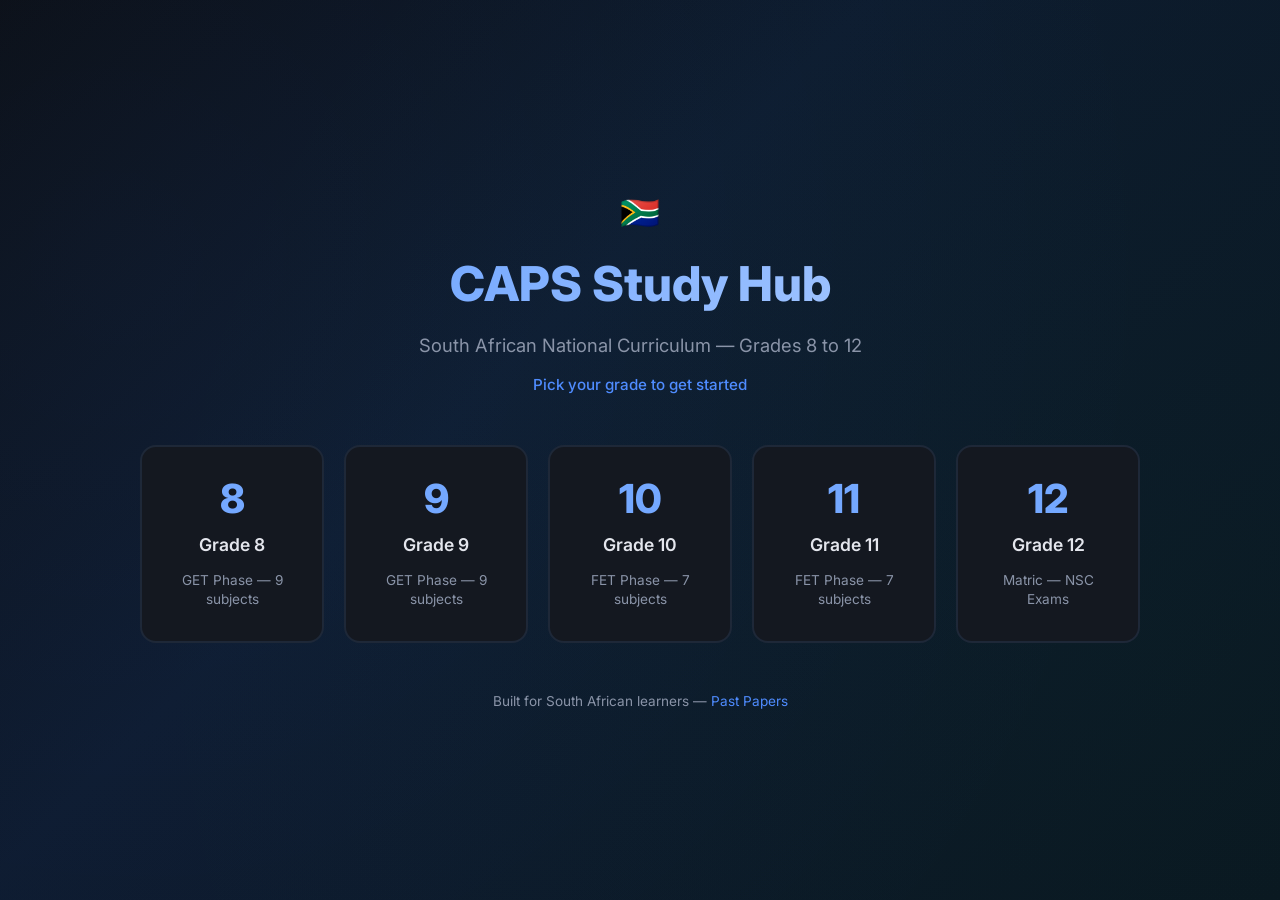
==== commit dfc5644e: "Phase 1: Restructure into full CAPS platform - New landing page with grade picker (8-12) - Subject s" ====
--- a/index.html
+++ b/index.html
@@ -9,195 +9,45 @@
     <link href="https://fonts.googleapis.com/css2?family=Inter:wght@400;500;600;700;800&display=swap" rel="stylesheet">
 </head>
 <body>
-    <!-- SETUP SCREEN -->
-    <div id="setup-screen" class="setup-screen">
-        <div class="setup-container">
-            <div class="setup-header">
-                <h1>&#128218; CAPS Study Hub</h1>
-                <p class="setup-subtitle">South African Curriculum &mdash; Grades 8 to 12</p>
-            </div>
-            <div class="setup-step active" data-step="1">
-                <h2>Choose your grade</h2>
-                <div class="grade-grid">
-                    <button class="grade-btn" data-grade="8">Grade 8</button>
-                    <button class="grade-btn" data-grade="9">Grade 9</button>
-                    <button class="grade-btn" data-grade="10">Grade 10</button>
-                    <button class="grade-btn" data-grade="11">Grade 11</button>
-                    <button class="grade-btn" data-grade="12">Grade 12</button>
-                </div>
-            </div>
-            <div class="setup-step" data-step="2">
-                <h2>Select your subjects</h2>
-                <p class="step-hint">Pick the subjects you are taking this year.</p>
-                <div class="subject-select-grid" id="subject-select-grid"></div>
-                <button class="setup-next-btn" id="subjects-continue" disabled>Continue</button>
-            </div>
-            <div class="setup-step" data-step="3">
-                <h2>Choose your region</h2>
-                <p class="step-hint">This filters past papers to your province trial exams.</p>
-                <div class="region-grid">
-                    <button class="region-btn" data-region="national">&#127487;&#127462; National (NSC)</button>
-                    <button class="region-btn" data-region="gauteng">Gauteng</button>
-                    <button class="region-btn" data-region="western-cape">Western Cape</button>
-                    <button class="region-btn" data-region="kzn">KwaZulu-Natal</button>
-                    <button class="region-btn" data-region="eastern-cape">Eastern Cape</button>
-                    <button class="region-btn" data-region="free-state">Free State</button>
-                    <button class="region-btn" data-region="limpopo">Limpopo</button>
-                    <button class="region-btn" data-region="mpumalanga">Mpumalanga</button>
-                    <button class="region-btn" data-region="north-west">North West</button>
-                    <button class="region-btn" data-region="northern-cape">Northern Cape</button>
-                </div>
-            </div>
+    <div class="landing" id="landing">
+        <div class="landing-header">
+            <span class="landing-flag">&#127487;&#127462;</span>
+            <h1>CAPS Study Hub</h1>
+            <p class="landing-subtitle">South African National Curriculum &mdash; Grades 8 to 12</p>
+            <p class="landing-tagline">Pick your grade to get started</p>
+        </div>
+
+        <div class="grade-cards">
+            <a href="grade.html?grade=8" class="grade-card">
+                <span class="grade-number">8</span>
+                <span class="grade-label">Grade 8</span>
+                <span class="grade-desc">GET Phase &mdash; 9 subjects</span>
+            </a>
+            <a href="grade.html?grade=9" class="grade-card">
+                <span class="grade-number">9</span>
+                <span class="grade-label">Grade 9</span>
+                <span class="grade-desc">GET Phase &mdash; 9 subjects</span>
+            </a>
+            <a href="grade.html?grade=10" class="grade-card">
+                <span class="grade-number">10</span>
+                <span class="grade-label">Grade 10</span>
+                <span class="grade-desc">FET Phase &mdash; 7 subjects</span>
+            </a>
+            <a href="grade.html?grade=11" class="grade-card">
+                <span class="grade-number">11</span>
+                <span class="grade-label">Grade 11</span>
+                <span class="grade-desc">FET Phase &mdash; 7 subjects</span>
+            </a>
+            <a href="grade.html?grade=12" class="grade-card">
+                <span class="grade-number">12</span>
+                <span class="grade-label">Grade 12</span>
+                <span class="grade-desc">Matric &mdash; NSC Exams</span>
+            </a>
+        </div>
+
+        <div class="landing-footer">
+            <p>Built for South African learners &mdash; <a href="past-papers.html">Past Papers</a></p>
         </div>
     </div>
-
-    <!-- MAIN APP -->
-    <div id="app" class="app hidden">
-        <header>
-            <div class="header-content">
-                <div class="header-row">
-                    <div>
-                        <h1>&#128218; CAPS Study Hub</h1>
-                        <p class="subtitle" id="user-info-line">Grade 12 &middot; Western Cape</p>
-                    </div>
-                    <div class="header-actions">
-                        <button class="icon-btn" id="settings-btn" title="Settings">&#9881;</button>
-                    </div>
-                </div>
-            </div>
-            <nav id="main-nav">
-                <button class="nav-btn active" data-view="subjects">&#128214; Subjects</button>
-                <button class="nav-btn" data-view="past-papers">&#128221; Past Papers</button>
-                <button class="nav-btn" data-view="curriculum">&#128203; Curriculum</button>
-            </nav>
-        </header>
-        <main>
-            <section id="view-subjects" class="view active">
-                <div class="hero">
-                    <h2>Your Subjects</h2>
-                    <p>Select a subject to start studying.</p>
-                </div>
-                <div class="subject-grid" id="subject-grid"></div>
-            </section>
-            <section id="view-subject-detail" class="view">
-                <button class="back-btn" id="back-to-subjects">&larr; Back to Subjects</button>
-                <div id="subject-detail-content"></div>
-            </section>
-            <section id="view-past-papers" class="view">
-                <div class="hero">
-                    <h2>&#128221; Past Papers</h2>
-                    <p>NSC and provincial trial exam papers with memos.</p>
-                </div>
-                <div class="papers-controls">
-                    <div class="filter-group">
-                        <label>Subject:</label>
-                        <select id="paper-subject-filter" class="filter-select"></select>
-                    </div>
-                    <div class="filter-group">
-                        <label>Year:</label>
-                        <select id="paper-year-filter" class="filter-select">
-                            <option value="all">All Years</option>
-                            <option value="2025">2025</option>
-                            <option value="2024">2024</option>
-                            <option value="2023">2023</option>
-                            <option value="2022">2022</option>
-                            <option value="2021">2021</option>
-                            <option value="2020">2020</option>
-                            <option value="2019">2019</option>
-                        </select>
-                    </div>
-                    <div class="filter-group">
-                        <label>Region:</label>
-                        <select id="paper-region-filter" class="filter-select">
-                            <option value="all">All Regions</option>
-                            <option value="national">National (NSC)</option>
-                            <option value="gauteng">Gauteng</option>
-                            <option value="western-cape">Western Cape</option>
-                            <option value="kzn">KwaZulu-Natal</option>
-                            <option value="eastern-cape">Eastern Cape</option>
-                            <option value="free-state">Free State</option>
-                            <option value="limpopo">Limpopo</option>
-                            <option value="mpumalanga">Mpumalanga</option>
-                            <option value="north-west">North West</option>
-                            <option value="northern-cape">Northern Cape</option>
-                        </select>
-                    </div>
-                </div>
-                <div id="papers-list" class="papers-list">
-                    <div class="empty-state"><p>&#128194; Past papers will be added soon. Check back after the next update!</p></div>
-                </div>
-            </section>
-            <section id="view-curriculum" class="view">
-                <div class="hero">
-                    <h2>&#128203; CAPS Curriculum</h2>
-                    <p>Full curriculum breakdown by subject and term.</p>
-                </div>
-                <div class="curriculum-controls">
-                    <div class="filter-group">
-                        <label>Subject:</label>
-                        <select id="curriculum-subject-filter" class="filter-select"></select>
-                    </div>
-                    <div class="filter-group">
-                        <label>Term:</label>
-                        <select id="curriculum-term-filter" class="filter-select">
-                            <option value="all">All Terms</option>
-                            <option value="1">Term 1</option>
-                            <option value="2">Term 2</option>
-                            <option value="3">Term 3</option>
-                            <option value="4">Term 4</option>
-                        </select>
-                    </div>
-                </div>
-                <div id="curriculum-content" class="curriculum-content">
-                    <div class="empty-state"><p>&#128214; Select a subject to view the CAPS curriculum outline.</p></div>
-                </div>
-            </section>
-        </main>
-        <footer>
-            <p>CAPS Study Hub &mdash; South African National Curriculum</p>
-            <p class="footer-tip">Built for learners, by learners. &#127487;&#127462;</p>
-        </footer>
-    </div>
-
-    <!-- SETTINGS MODAL -->
-    <div class="modal-overlay hidden" id="settings-modal">
-        <div class="modal">
-            <h3>&#9881; Settings</h3>
-            <div class="setting-row">
-                <label>Grade:</label>
-                <select id="settings-grade" class="filter-select">
-                    <option value="8">Grade 8</option>
-                    <option value="9">Grade 9</option>
-                    <option value="10">Grade 10</option>
-                    <option value="11">Grade 11</option>
-                    <option value="12">Grade 12</option>
-                </select>
-            </div>
-            <div class="setting-row">
-                <label>Region:</label>
-                <select id="settings-region" class="filter-select">
-                    <option value="national">National (NSC)</option>
-                    <option value="gauteng">Gauteng</option>
-                    <option value="western-cape">Western Cape</option>
-                    <option value="kzn">KwaZulu-Natal</option>
-                    <option value="eastern-cape">Eastern Cape</option>
-                    <option value="free-state">Free State</option>
-                    <option value="limpopo">Limpopo</option>
-                    <option value="mpumalanga">Mpumalanga</option>
-                    <option value="north-west">North West</option>
-                    <option value="northern-cape">Northern Cape</option>
-                </select>
-            </div>
-            <div class="modal-actions">
-                <button class="primary-btn" id="settings-save">Save</button>
-                <button class="secondary-btn" id="settings-cancel">Cancel</button>
-                <button class="danger-btn" id="settings-reset">Reset All</button>
-            </div>
-        </div>
-    </div>
-
-    <script src="js/caps-subjects.js"></script>
-    <script src="js/caps-curriculum.js"></script>
-    <script src="js/app.js"></script>
 </body>
 </html>
--- a/css/style.css
+++ b/css/style.css
@@ -1,5 +1,5 @@
 /* ============================================================
-   CAPS Study Hub - CSS
+   CAPS Study Hub - Complete Stylesheet
    ============================================================ */
 :root {
   --bg: #0a0d12;
@@ -14,14 +14,16 @@
   --green: #00c853;
   --green-dim: #0a2a14;
   --red: #ff3d3d;
+  --red-dim: #3a1010;
   --yellow: #ffd740;
+  --yellow-dim: #3a3015;
   --border: #1e2838;
   --radius: 10px;
   --shadow: 0 2px 20px rgba(0,0,0,0.3);
   --font: 'Inter', 'Segoe UI', system-ui, sans-serif;
 }
 
-* { margin: 0; padding: 0; box-sizing: border-box; }
+* { margin: 0; padding: 0; box-sizing: border-box; -webkit-tap-highlight-color: transparent; }
 html { scroll-behavior: smooth; font-size: 16px; }
 body {
   font-family: var(--font);
@@ -30,225 +32,185 @@
   line-height: 1.6;
   min-height: 100vh;
 }
+button, a, input, textarea, select { touch-action: manipulation; }
 .hidden { display: none !important; }
 
 /* ============================================================
-   SETUP SCREEN
-   ============================================================ */
-.setup-screen {
+   LANDING PAGE
+   ============================================================ */
+.landing {
   min-height: 100vh;
   display: flex;
+  flex-direction: column;
   align-items: center;
   justify-content: center;
-  background: linear-gradient(135deg, #0a0d12 0%, #111a2e 50%, #0a1520 100%);
-}
-.setup-container {
-  max-width: 700px;
-  width: 100%;
+  background: linear-gradient(135deg, #0a0d12 0%, #0d1a2e 40%, #0a1520 100%);
   padding: 2rem;
-}
-.setup-header {
+  position: relative;
+  overflow: hidden;
+}
+.landing::before {
+  content: '';
+  position: absolute;
+  top: -50%; left: -50%;
+  width: 200%; height: 200%;
+  background: radial-gradient(circle at 30% 40%, rgba(79,140,255,0.05) 0%, transparent 50%),
+              radial-gradient(circle at 70% 60%, rgba(0,200,83,0.03) 0%, transparent 50%);
+  animation: subtleShift 20s ease-in-out infinite;
+  pointer-events: none;
+}
+@keyframes subtleShift {
+  0%, 100% { transform: translate(0, 0); }
+  50% { transform: translate(-2%, -1%); }
+}
+
+.landing-header {
   text-align: center;
   margin-bottom: 3rem;
-}
-.setup-header h1 {
+  position: relative;
+  z-index: 1;
+}
+.landing-header h1 {
+  font-size: 3rem;
+  font-weight: 800;
+  background: linear-gradient(135deg, var(--accent-light), #a0c4ff);
+  -webkit-background-clip: text;
+  -webkit-text-fill-color: transparent;
+  background-clip: text;
+  margin-bottom: 0.5rem;
+}
+.landing-header .landing-flag {
+  font-size: 2rem;
+  display: block;
+  margin-bottom: 0.5rem;
+}
+.landing-subtitle {
+  color: var(--text-muted);
+  font-size: 1.15rem;
+  font-weight: 400;
+}
+.landing-tagline {
+  color: var(--accent);
+  font-size: 0.95rem;
+  margin-top: 0.75rem;
+  font-weight: 500;
+}
+
+/* Grade Cards */
+.grade-cards {
+  display: grid;
+  grid-template-columns: repeat(auto-fit, minmax(180px, 1fr));
+  gap: 1.25rem;
+  max-width: 1000px;
+  width: 100%;
+  position: relative;
+  z-index: 1;
+}
+.grade-card {
+  background: var(--bg-card);
+  border: 2px solid var(--border);
+  border-radius: 16px;
+  padding: 2rem 1.5rem;
+  text-align: center;
+  cursor: pointer;
+  transition: all 0.3s ease;
+  text-decoration: none;
+  color: var(--text);
+  display: flex;
+  flex-direction: column;
+  align-items: center;
+  gap: 0.75rem;
+}
+.grade-card:hover {
+  background: var(--bg-card-hover);
+  border-color: var(--accent);
+  transform: translateY(-4px);
+  box-shadow: 0 8px 32px rgba(79,140,255,0.15);
+}
+.grade-card .grade-number {
   font-size: 2.5rem;
   font-weight: 800;
   color: var(--accent-light);
-  margin-bottom: 0.5rem;
-}
-.setup-subtitle {
-  color: var(--text-muted);
+  line-height: 1;
+}
+.grade-card .grade-label {
   font-size: 1.1rem;
-}
-.setup-step { display: none; animation: fadeUp 0.3s ease; }
-.setup-step.active { display: block; }
-.setup-step h2 {
+  font-weight: 600;
+}
+.grade-card .grade-desc {
+  font-size: 0.85rem;
+  color: var(--text-muted);
+  line-height: 1.4;
+}
+
+/* Landing Footer */
+.landing-footer {
+  margin-top: 3rem;
   text-align: center;
-  font-size: 1.5rem;
-  margin-bottom: 0.5rem;
-  color: var(--text);
-}
-.step-hint {
-  text-align: center;
-  color: var(--text-muted);
-  margin-bottom: 1.5rem;
-  font-size: 0.95rem;
-}
-
-@keyframes fadeUp {
-  from { opacity: 0; transform: translateY(12px); }
-  to { opacity: 1; transform: translateY(0); }
-}
-
-/* Grade buttons */
-.grade-grid {
-  display: grid;
-  grid-template-columns: repeat(auto-fit, minmax(120px, 1fr));
-  gap: 1rem;
-  margin-top: 1.5rem;
-}
-.grade-btn {
-  background: var(--bg-card);
-  border: 2px solid var(--border);
-  color: var(--text);
-  padding: 1.5rem 1rem;
-  font-size: 1.2rem;
-  font-weight: 700;
-  border-radius: var(--radius);
-  cursor: pointer;
-  transition: all 0.2s;
-  font-family: var(--font);
-}
-.grade-btn:hover {
-  background: var(--bg-card-hover);
-  border-color: var(--accent-dim);
-  transform: translateY(-2px);
-}
-.grade-btn.selected {
-  background: var(--accent-dim);
-  border-color: var(--accent);
-  color: var(--accent-light);
-  box-shadow: 0 0 20px rgba(79,140,255,0.15);
-}
-
-/* Subject selection */
-.subject-select-grid {
-  display: flex;
-  flex-direction: column;
-  gap: 0.5rem;
-  max-height: 50vh;
-  overflow-y: auto;
-  padding-right: 0.5rem;
-}
-.select-group-label {
-  color: var(--text-muted);
-  font-size: 0.85rem;
-  font-weight: 600;
-  text-transform: uppercase;
-  letter-spacing: 0.05em;
-  margin-top: 1rem;
-  margin-bottom: 0.25rem;
-  padding-left: 0.25rem;
-}
-.subject-select-btn {
-  background: var(--bg-card);
-  border: 1px solid var(--border);
-  color: var(--text);
-  padding: 0.75rem 1rem;
-  font-size: 0.95rem;
-  border-radius: 8px;
-  cursor: pointer;
-  transition: all 0.15s;
-  text-align: left;
-  font-family: var(--font);
-  display: flex;
-  align-items: center;
-  gap: 0.5rem;
-}
-.subject-select-btn:hover {
-  background: var(--bg-card-hover);
-  border-color: var(--accent-dim);
-}
-.subject-select-btn.selected {
-  background: var(--accent-dim);
-  border-color: var(--accent);
-  color: var(--accent-light);
-}
-.ss-icon { font-size: 1.2rem; }
-
-.setup-next-btn {
-  display: block;
-  width: 100%;
-  max-width: 300px;
-  margin: 1.5rem auto 0;
-  padding: 0.85rem;
-  background: var(--accent);
-  color: #fff;
-  font-size: 1rem;
-  font-weight: 600;
-  border: none;
-  border-radius: 8px;
-  cursor: pointer;
-  font-family: var(--font);
-  transition: all 0.2s;
-}
-.setup-next-btn:disabled {
-  opacity: 0.4;
-  cursor: not-allowed;
-}
-.setup-next-btn:not(:disabled):hover {
-  background: var(--accent-light);
-  transform: translateY(-1px);
-}
-
-/* Region grid */
-.region-grid {
-  display: grid;
-  grid-template-columns: repeat(auto-fit, minmax(160px, 1fr));
-  gap: 0.75rem;
-  margin-top: 1.5rem;
-}
-.region-btn {
-  background: var(--bg-card);
-  border: 2px solid var(--border);
-  color: var(--text);
-  padding: 1rem;
-  font-size: 0.95rem;
-  font-weight: 500;
-  border-radius: var(--radius);
-  cursor: pointer;
-  transition: all 0.2s;
-  font-family: var(--font);
-}
-.region-btn:hover {
-  background: var(--bg-card-hover);
-  border-color: var(--accent-dim);
-  transform: translateY(-1px);
-}
-.region-btn.selected {
-  background: var(--accent-dim);
-  border-color: var(--accent);
-  color: var(--accent-light);
-}
-
-/* ============================================================
-   HEADER & NAV
-   ============================================================ */
-header {
+  color: var(--text-muted);
+  font-size: 0.85rem;
+  position: relative;
+  z-index: 1;
+}
+.landing-footer a {
+  color: var(--accent);
+  text-decoration: none;
+}
+.landing-footer a:hover { text-decoration: underline; }
+
+/* ============================================================
+   SUBJECT SELECTION PAGE (subjects grid after grade pick)
+   ============================================================ */
+.page-container {
+  min-height: 100vh;
+  background: var(--bg);
+}
+
+.page-header {
   background: linear-gradient(135deg, #0a0d12 0%, #111a2e 50%, #0a1520 100%);
   border-bottom: 2px solid var(--accent);
-  padding: 1.5rem 2rem 0;
+  padding: 1.25rem 2rem;
   position: sticky;
   top: 0;
   z-index: 100;
   box-shadow: 0 2px 20px rgba(79,140,255,0.1);
 }
-.header-content, .header-row {
+.page-header-inner {
   max-width: 1100px;
   margin: 0 auto;
-}
-.header-row {
   display: flex;
   justify-content: space-between;
   align-items: center;
 }
-header h1 {
-  font-size: 1.5rem;
+.page-header h1 {
+  font-size: 1.4rem;
   font-weight: 800;
   color: var(--accent-light);
 }
-.subtitle {
-  color: var(--text-muted);
+.page-header .subtitle {
+  color: var(--text-muted);
+  font-size: 0.85rem;
+}
+.header-actions { display: flex; gap: 0.5rem; align-items: center; }
+
+.back-link {
+  color: var(--accent-light);
+  text-decoration: none;
   font-size: 0.9rem;
-}
-.header-actions { display: flex; gap: 0.5rem; }
+  font-weight: 500;
+  display: inline-flex;
+  align-items: center;
+  gap: 0.3rem;
+  transition: opacity 0.2s;
+}
+.back-link:hover { opacity: 0.8; }
+
 .icon-btn {
   background: var(--bg-card);
   border: 1px solid var(--border);
   color: var(--text);
-  width: 40px;
-  height: 40px;
+  width: 38px;
+  height: 38px;
   border-radius: 8px;
   cursor: pointer;
   font-size: 1.1rem;
@@ -256,76 +218,48 @@
   align-items: center;
   justify-content: center;
   transition: all 0.2s;
+  font-family: var(--font);
 }
 .icon-btn:hover {
   background: var(--bg-card-hover);
   border-color: var(--accent-dim);
 }
 
-#main-nav {
-  max-width: 1100px;
-  margin: 0 auto;
-  display: flex;
-  gap: 0.25rem;
-  padding-top: 1rem;
-  overflow-x: auto;
-}
-.nav-btn {
-  background: none;
-  border: none;
-  color: var(--text-muted);
-  padding: 0.6rem 1rem;
-  font-size: 0.9rem;
-  cursor: pointer;
-  border-bottom: 2px solid transparent;
-  white-space: nowrap;
-  transition: all 0.2s;
-  font-family: var(--font);
-}
-.nav-btn:hover { color: var(--text); }
-.nav-btn.active {
-  color: var(--accent-light);
-  border-bottom-color: var(--accent);
-}
-
-/* ============================================================
-   MAIN LAYOUT
-   ============================================================ */
-main {
+.page-main {
   max-width: 1100px;
   margin: 0 auto;
   padding: 2rem;
 }
-.view { display: none; animation: fadeUp 0.3s ease; }
-.view.active { display: block; }
-
-.hero {
-  text-align: center;
-  padding: 1.5rem 1rem 2rem;
-}
-.hero h2 {
-  font-size: 1.8rem;
-  margin-bottom: 0.4rem;
-  color: var(--accent-light);
-}
-.hero p { color: var(--text-muted); font-size: 1rem; }
-
-/* ============================================================
-   SUBJECT GRID (main dashboard)
-   ============================================================ */
+
+/* Subject Group Headings */
+.subject-group {
+  margin-bottom: 2rem;
+}
+.subject-group h2 {
+  font-size: 1rem;
+  font-weight: 700;
+  color: var(--text-muted);
+  text-transform: uppercase;
+  letter-spacing: 0.08em;
+  margin-bottom: 0.75rem;
+  padding-bottom: 0.5rem;
+  border-bottom: 1px solid var(--border);
+}
+
 .subject-grid {
   display: grid;
-  grid-template-columns: repeat(auto-fill, minmax(320px, 1fr));
-  gap: 1rem;
-}
+  grid-template-columns: repeat(auto-fill, minmax(300px, 1fr));
+  gap: 0.75rem;
+}
+
 .subject-card {
   background: var(--bg-card);
   border: 1px solid var(--border);
   border-radius: var(--radius);
-  padding: 1.25rem;
-  display: flex;
-  align-items: center;
-  gap: 1rem;
+  padding: 1rem 1.25rem;
+  display: flex;
+  align-items: center;
+  gap: 0.75rem;
   cursor: pointer;
   transition: all 0.2s;
   text-decoration: none;
@@ -337,108 +271,687 @@
   transform: translateY(-2px);
   box-shadow: var(--shadow);
 }
-.subject-icon { font-size: 2rem; flex-shrink: 0; }
-.subject-info { flex: 1; }
-.subject-info h3 { font-size: 1.05rem; font-weight: 600; margin-bottom: 0.2rem; }
-.subject-meta { font-size: 0.85rem; color: var(--text-muted); }
-.subject-arrow { color: var(--text-muted); font-size: 1.2rem; }
+.subject-icon { font-size: 1.6rem; flex-shrink: 0; }
+.subject-info { flex: 1; min-width: 0; }
+.subject-info h3 { font-size: 0.95rem; font-weight: 600; margin-bottom: 0.15rem; }
+.subject-meta { font-size: 0.8rem; color: var(--text-muted); }
+.subject-arrow { color: var(--text-muted); font-size: 1.1rem; flex-shrink: 0; }
 
 .badge {
   display: inline-block;
-  padding: 0.2rem 0.6rem;
-  font-size: 0.75rem;
+  padding: 0.15rem 0.5rem;
+  font-size: 0.7rem;
   font-weight: 600;
   border-radius: 4px;
-  margin-top: 0.3rem;
+  margin-top: 0.2rem;
 }
 .badge-green { background: var(--green-dim); color: var(--green); }
 .badge-grey { background: #1e2228; color: var(--text-muted); }
-
-/* ============================================================
-   SUBJECT DETAIL VIEW
-   ============================================================ */
-.back-btn {
+.badge-blue { background: var(--accent-dim); color: var(--accent-light); }
+
+/* ============================================================
+   SUBJECT PAGE - HEADER & TABS
+   ============================================================ */
+.subject-header {
+  background: linear-gradient(135deg, #0a0d12 0%, #111a2e 50%, #0a1520 100%);
+  border-bottom: 2px solid var(--accent);
+  padding: 1rem 2rem 0;
+  position: sticky;
+  top: 0;
+  z-index: 100;
+  box-shadow: 0 2px 20px rgba(79,140,255,0.1);
+}
+.subject-header-inner {
+  max-width: 1100px;
+  margin: 0 auto;
+}
+.subject-header-top {
+  display: flex;
+  justify-content: space-between;
+  align-items: center;
+  margin-bottom: 0.5rem;
+}
+.subject-header h1 {
+  font-size: 1.4rem;
+  font-weight: 800;
+  color: var(--accent-light);
+}
+.subject-header .subtitle {
+  color: var(--text-muted);
+  font-size: 0.85rem;
+}
+
+/* Tab Navigation */
+.tab-nav {
+  max-width: 1100px;
+  margin: 0 auto;
+  display: flex;
+  gap: 0.25rem;
+  overflow-x: auto;
+  -webkit-overflow-scrolling: touch;
+  scrollbar-width: none;
+  padding-bottom: 0;
+}
+.tab-nav::-webkit-scrollbar { display: none; }
+.tab-btn {
   background: none;
   border: none;
-  color: var(--accent-light);
-  font-size: 0.95rem;
-  cursor: pointer;
-  padding: 0.5rem 0;
+  color: var(--text-muted);
+  padding: 0.6rem 1rem;
+  font-size: 0.85rem;
+  cursor: pointer;
+  border-bottom: 2px solid transparent;
+  white-space: nowrap;
+  transition: all 0.2s;
+  font-family: var(--font);
+  font-weight: 500;
+}
+.tab-btn:hover { color: var(--text); }
+.tab-btn.active {
+  color: var(--accent-light);
+  border-bottom-color: var(--accent);
+}
+
+/* Tab Panels */
+.tab-panel {
+  display: none;
+  animation: fadeUp 0.3s ease;
+  max-width: 1100px;
+  margin: 0 auto;
+  padding: 2rem;
+}
+.tab-panel.active { display: block; }
+
+@keyframes fadeUp {
+  from { opacity: 0; transform: translateY(12px); }
+  to { opacity: 1; transform: translateY(0); }
+}
+
+/* ============================================================
+   NOTES CONTENT
+   ============================================================ */
+.notes-nav {
+  display: flex;
+  gap: 0.5rem;
+  flex-wrap: wrap;
+  margin-bottom: 1.5rem;
+}
+.unit-btn {
+  background: var(--bg-card);
+  border: 1px solid var(--border);
+  color: var(--text-muted);
+  padding: 0.5rem 1rem;
+  font-size: 0.85rem;
+  border-radius: 8px;
+  cursor: pointer;
+  transition: all 0.2s;
+  font-family: var(--font);
+  font-weight: 500;
+}
+.unit-btn:hover { background: var(--bg-card-hover); color: var(--text); }
+.unit-btn.active {
+  background: var(--accent-dim);
+  border-color: var(--accent);
+  color: var(--accent-light);
+}
+
+.unit-content { display: none; animation: fadeUp 0.3s ease; }
+.unit-content.active { display: block; }
+
+.unit-header {
+  display: flex;
+  justify-content: space-between;
+  align-items: center;
+  margin-bottom: 1.5rem;
+  flex-wrap: wrap;
+  gap: 0.5rem;
+}
+.unit-header h2 {
+  font-size: 1.5rem;
+  color: var(--accent-light);
+}
+
+.section-jumps {
+  display: flex;
+  gap: 0.5rem;
+  flex-wrap: wrap;
+  margin-bottom: 1.5rem;
+  overflow-x: auto;
+  -webkit-overflow-scrolling: touch;
+}
+.section-jump {
+  background: var(--bg-card);
+  border: 1px solid var(--border);
+  color: var(--text-muted);
+  padding: 0.4rem 0.8rem;
+  font-size: 0.8rem;
+  border-radius: 6px;
+  cursor: pointer;
+  transition: all 0.2s;
+  font-family: var(--font);
+  white-space: nowrap;
+}
+.section-jump:hover { background: var(--bg-card-hover); color: var(--text); }
+.section-jump.active {
+  background: var(--accent-dim);
+  border-color: var(--accent);
+  color: var(--accent-light);
+}
+
+.content-section { display: none; animation: fadeUp 0.3s ease; }
+.content-section.active { display: block; }
+
+.content-section h3 {
+  font-size: 1.25rem;
+  color: var(--accent-light);
   margin-bottom: 1rem;
-  font-family: var(--font);
-}
-.back-btn:hover { text-decoration: underline; }
-
-.detail-header {
-  padding: 1.5rem;
-  background: var(--bg-card);
-  border-left: 4px solid var(--subject-color, var(--accent));
-  border-radius: var(--radius);
-  margin-bottom: 1.5rem;
-}
-.detail-header h2 { font-size: 1.5rem; margin-bottom: 0.3rem; }
-.detail-header p { color: var(--text-muted); }
-
-.term-block { margin-bottom: 2rem; }
-.term-block h3 {
-  font-size: 1.15rem;
-  color: var(--accent-light);
-  margin-bottom: 0.75rem;
   padding-bottom: 0.5rem;
   border-bottom: 1px solid var(--border);
 }
 
-.topic-list { display: flex; flex-direction: column; gap: 0.75rem; }
-.topic-card {
+.key-concept {
+  background: var(--bg-card);
+  border: 1px solid var(--border);
+  border-radius: var(--radius);
+  padding: 1.25rem;
+  margin-bottom: 1.5rem;
+}
+.key-concept h4 {
+  font-size: 1rem;
+  color: var(--text);
+  margin-bottom: 0.75rem;
+}
+.key-concept p, .key-concept li {
+  color: var(--text-muted);
+  font-size: 0.9rem;
+  line-height: 1.7;
+  margin-bottom: 0.5rem;
+}
+.key-concept ul, .key-concept ol {
+  padding-left: 1.5rem;
+  margin-bottom: 0.75rem;
+}
+.key-concept li { margin-bottom: 0.4rem; }
+.key-concept strong { color: var(--text); }
+.key-concept em { color: var(--accent-light); font-style: italic; }
+
+.key-concept table {
+  width: 100%;
+  border-collapse: collapse;
+  margin: 1rem 0;
+  font-size: 0.85rem;
+}
+.key-concept th {
+  background: var(--accent-dim);
+  color: var(--accent-light);
+  padding: 0.6rem 0.75rem;
+  text-align: left;
+  font-weight: 600;
+  border: 1px solid var(--border);
+}
+.key-concept td {
+  padding: 0.5rem 0.75rem;
+  border: 1px solid var(--border);
+  color: var(--text-muted);
+}
+.key-concept tr:nth-child(even) td { background: rgba(255,255,255,0.02); }
+
+.diagram-box {
+  background: var(--bg-section);
+  border: 1px solid var(--border);
+  border-radius: var(--radius);
+  padding: 1.25rem;
+  margin: 1rem 0;
+  text-align: center;
+}
+.diagram-box svg { max-width: 100%; height: auto; }
+.diagram-description {
   background: var(--bg-card);
   border: 1px solid var(--border);
   border-radius: 8px;
-  padding: 1rem 1.25rem;
-  transition: all 0.2s;
-}
-.topic-card:hover {
+  padding: 1rem;
+  margin-top: 0.75rem;
+  text-align: left;
+}
+.diagram-description h4 {
+  color: var(--accent-light);
+  font-size: 0.9rem;
+  margin-bottom: 0.5rem;
+}
+.diagram-description p, .diagram-description li {
+  color: var(--text-muted);
+  font-size: 0.85rem;
+}
+
+/* ============================================================
+   FLASHCARD SYSTEM
+   ============================================================ */
+.filter-buttons {
+  display: flex;
+  gap: 0.5rem;
+  flex-wrap: wrap;
+  margin-bottom: 1.5rem;
+}
+.filter-btn {
+  background: var(--bg-card);
+  border: 1px solid var(--border);
+  color: var(--text-muted);
+  padding: 0.4rem 0.85rem;
+  font-size: 0.85rem;
+  border-radius: 6px;
+  cursor: pointer;
+  transition: all 0.2s;
+  font-family: var(--font);
+  font-weight: 500;
+}
+.filter-btn:hover { background: var(--bg-card-hover); color: var(--text); }
+.filter-btn.active {
+  background: var(--accent-dim);
+  border-color: var(--accent);
+  color: var(--accent-light);
+}
+
+.flashcard-container {
+  perspective: 1000px;
+  max-width: 600px;
+  margin: 0 auto 1.5rem;
+  cursor: pointer;
+  min-height: 250px;
+}
+.flashcard-inner {
+  position: relative;
+  width: 100%;
+  min-height: 250px;
+  transition: transform 0.5s ease;
+  transform-style: preserve-3d;
+}
+.flashcard-inner.flipped { transform: rotateY(180deg); }
+
+.flashcard-front, .flashcard-back {
+  position: absolute;
+  width: 100%;
+  min-height: 250px;
+  backface-visibility: hidden;
+  border-radius: var(--radius);
+  padding: 2rem;
+  display: flex;
+  align-items: center;
+  justify-content: center;
+  text-align: center;
+  font-size: 1.05rem;
+  line-height: 1.6;
+  white-space: pre-wrap;
+}
+.flashcard-front {
+  background: linear-gradient(135deg, #1a2a4a, #1e3a5a);
+  border: 1px solid var(--accent-dim);
+  color: var(--text);
+}
+.flashcard-back {
+  background: linear-gradient(135deg, #0a3a1a, #1a4a2a);
+  border: 1px solid var(--green-dim);
+  color: var(--text);
+  transform: rotateY(180deg);
+}
+
+.fc-controls {
+  display: flex;
+  justify-content: center;
+  gap: 0.75rem;
+  margin-bottom: 1rem;
+  flex-wrap: wrap;
+}
+.fc-btn {
+  background: var(--bg-card);
+  border: 1px solid var(--border);
+  color: var(--text);
+  padding: 0.5rem 1rem;
+  font-size: 0.85rem;
+  border-radius: 6px;
+  cursor: pointer;
+  transition: all 0.2s;
+  font-family: var(--font);
+}
+.fc-btn:hover { background: var(--bg-card-hover); border-color: var(--accent-dim); }
+
+.fc-progress {
+  text-align: center;
+  color: var(--text-muted);
+  font-size: 0.85rem;
+  margin-bottom: 1rem;
+}
+
+.confidence-buttons {
+  display: flex;
+  justify-content: center;
+  gap: 0.5rem;
+  margin-top: 0.5rem;
+}
+.confidence-btn {
+  padding: 0.5rem 1.25rem;
+  border: 1px solid var(--border);
+  border-radius: 6px;
+  cursor: pointer;
+  font-size: 0.85rem;
+  font-weight: 600;
+  font-family: var(--font);
+  transition: all 0.2s;
+  background: var(--bg-card);
+  color: var(--text);
+}
+.confidence-btn[data-confidence="hard"] { border-color: var(--red); color: var(--red); }
+.confidence-btn[data-confidence="medium"] { border-color: var(--yellow); color: var(--yellow); }
+.confidence-btn[data-confidence="easy"] { border-color: var(--green); color: var(--green); }
+.confidence-btn:hover { transform: translateY(-1px); }
+.confidence-btn.pressed { transform: scale(0.95); }
+.confidence-btn[data-confidence="hard"]:hover { background: var(--red-dim); }
+.confidence-btn[data-confidence="medium"]:hover { background: var(--yellow-dim); }
+.confidence-btn[data-confidence="easy"]:hover { background: var(--green-dim); }
+
+.swipe-hint {
+  text-align: center;
+  color: var(--text-muted);
+  font-size: 0.8rem;
+  margin-top: 0.5rem;
+  opacity: 0.7;
+}
+
+/* ============================================================
+   QUIZ SYSTEM
+   ============================================================ */
+.quiz-header {
+  display: flex;
+  justify-content: space-between;
+  align-items: center;
+  margin-bottom: 1rem;
+}
+.quiz-progress-bar {
+  width: 100%;
+  height: 4px;
+  background: var(--bg-card);
+  border-radius: 2px;
+  margin-bottom: 1.5rem;
+  overflow: hidden;
+}
+.quiz-progress-fill {
+  height: 100%;
+  background: var(--accent);
+  border-radius: 2px;
+  transition: width 0.3s;
+  width: 0;
+}
+
+.quiz-question {
+  font-size: 1.1rem;
+  font-weight: 600;
+  margin-bottom: 1.25rem;
+  line-height: 1.5;
+}
+
+.quiz-options {
+  display: flex;
+  flex-direction: column;
+  gap: 0.6rem;
+  margin-bottom: 1rem;
+}
+.quiz-option {
+  background: var(--bg-card);
+  border: 1px solid var(--border);
+  color: var(--text);
+  padding: 0.85rem 1rem;
+  font-size: 0.95rem;
+  border-radius: 8px;
+  cursor: pointer;
+  text-align: left;
+  transition: all 0.2s;
+  font-family: var(--font);
+}
+.quiz-option:hover:not(:disabled) {
   background: var(--bg-card-hover);
   border-color: var(--accent-dim);
 }
-.topic-header {
-  display: flex;
-  justify-content: space-between;
-  align-items: center;
+.quiz-option:disabled { cursor: default; opacity: 0.9; }
+.quiz-option.correct {
+  background: var(--green-dim);
+  border-color: var(--green);
+  color: var(--green);
+}
+.quiz-option.incorrect {
+  background: var(--red-dim);
+  border-color: var(--red);
+  color: var(--red);
+}
+
+.quiz-feedback {
+  background: var(--bg-card);
+  border: 1px solid var(--border);
+  border-radius: var(--radius);
+  padding: 1rem 1.25rem;
+  margin-bottom: 1rem;
+  font-size: 0.9rem;
+  line-height: 1.6;
+}
+.fb-correct { color: var(--green); font-weight: 600; }
+.fb-incorrect { color: var(--red); font-weight: 600; }
+
+.quiz-next-btn, .quiz-start-btn, .quiz-retry-btn {
+  background: var(--accent);
+  color: #fff;
+  border: none;
+  padding: 0.65rem 1.5rem;
+  font-size: 0.95rem;
+  font-weight: 600;
+  border-radius: 8px;
+  cursor: pointer;
+  font-family: var(--font);
+  transition: all 0.2s;
+}
+.quiz-next-btn:hover, .quiz-start-btn:hover, .quiz-retry-btn:hover {
+  background: var(--accent-light);
+  transform: translateY(-1px);
+}
+
+.quiz-results {
+  text-align: center;
+  padding: 2rem 1rem;
+}
+.quiz-score-display {
+  font-size: 3rem;
+  font-weight: 800;
+  color: var(--accent-light);
+  margin-bottom: 0.5rem;
+}
+.quiz-message {
+  color: var(--text-muted);
+  font-size: 1rem;
+  margin-bottom: 1.5rem;
+}
+
+.review-item {
+  background: var(--bg-card);
+  border: 1px solid var(--border);
+  border-radius: 8px;
+  padding: 1rem;
+  margin-bottom: 0.75rem;
+  text-align: left;
+  font-size: 0.9rem;
+}
+.review-item p { margin-bottom: 0.3rem; }
+.review-correct { border-left: 3px solid var(--green); }
+.review-incorrect { border-left: 3px solid var(--red); }
+.text-correct { color: var(--green); font-weight: 600; }
+.text-incorrect { color: var(--red); font-weight: 600; }
+.explanation { color: var(--text-muted); font-size: 0.85rem; font-style: italic; margin-top: 0.3rem; }
+
+/* ============================================================
+   FEYNMAN MODE
+   ============================================================ */
+.feynman-topics {
+  display: grid;
+  grid-template-columns: repeat(auto-fill, minmax(280px, 1fr));
+  gap: 0.75rem;
+}
+.feynman-topic-card {
+  background: var(--bg-card);
+  border: 1px solid var(--border);
+  border-radius: var(--radius);
+  padding: 1rem 1.25rem;
+  cursor: pointer;
+  transition: all 0.2s;
+}
+.feynman-topic-card:hover {
+  background: var(--bg-card-hover);
+  border-color: var(--accent-dim);
+  transform: translateY(-2px);
+}
+.feynman-topic-card h4 {
+  font-size: 0.95rem;
+  margin-bottom: 0.3rem;
+}
+.unit-tag {
+  display: inline-block;
+  padding: 0.15rem 0.5rem;
+  font-size: 0.75rem;
+  font-weight: 500;
+  border-radius: 4px;
+  background: var(--accent-dim);
+  color: var(--accent-light);
+}
+
+.feynman-workspace { max-width: 700px; margin: 0 auto; }
+.feynman-workspace h3 {
+  font-size: 1.2rem;
+  color: var(--accent-light);
+  margin-bottom: 1rem;
+}
+.feynman-workspace textarea {
+  width: 100%;
+  min-height: 180px;
+  background: var(--bg-card);
+  border: 1px solid var(--border);
+  border-radius: var(--radius);
+  color: var(--text);
+  padding: 1rem;
+  font-size: 0.95rem;
+  font-family: var(--font);
+  line-height: 1.6;
+  resize: vertical;
+  margin-bottom: 1rem;
+}
+.feynman-workspace textarea:focus {
+  outline: none;
+  border-color: var(--accent);
+}
+
+.feynman-actions {
+  display: flex;
+  gap: 0.75rem;
+  flex-wrap: wrap;
+  margin-bottom: 1.5rem;
+}
+.feynman-btn {
+  padding: 0.6rem 1.25rem;
+  border-radius: 8px;
+  font-size: 0.9rem;
+  font-weight: 600;
+  cursor: pointer;
+  font-family: var(--font);
+  transition: all 0.2s;
+  border: none;
+}
+.feynman-btn-primary { background: var(--accent); color: #fff; }
+.feynman-btn-primary:hover { background: var(--accent-light); }
+.feynman-btn-secondary {
+  background: var(--bg-card);
+  color: var(--text);
+  border: 1px solid var(--border);
+}
+.feynman-btn-secondary:hover { background: var(--bg-card-hover); }
+
+.mic-btn {
+  width: 40px;
+  height: 40px;
+  border-radius: 50%;
+  background: var(--bg-card);
+  border: 1px solid var(--border);
+  color: var(--text);
+  cursor: pointer;
+  display: flex;
+  align-items: center;
+  justify-content: center;
+  transition: all 0.2s;
+  font-size: 1.1rem;
+}
+.mic-btn:hover { background: var(--bg-card-hover); }
+.mic-btn.recording {
+  background: var(--red);
+  border-color: var(--red);
+  color: #fff;
+  animation: pulse 1.5s infinite;
+}
+@keyframes pulse {
+  0%, 100% { box-shadow: 0 0 0 0 rgba(255,61,61,0.4); }
+  50% { box-shadow: 0 0 0 8px rgba(255,61,61,0); }
+}
+
+.keypoint-item {
+  display: flex;
+  align-items: flex-start;
+  gap: 0.5rem;
+  padding: 0.5rem;
+  margin-bottom: 0.25rem;
+  border-radius: 6px;
+}
+.keypoint-status {
+  flex-shrink: 0;
+  width: 24px;
+  text-align: center;
+  font-size: 1rem;
+}
+.keypoint-text { font-size: 0.9rem; line-height: 1.5; }
+.keypoint-text.covered { color: var(--green); }
+.keypoint-text.missed { color: var(--red); opacity: 0.8; }
+
+/* ============================================================
+   PAST PAPERS
+   ============================================================ */
+.papers-hero {
+  text-align: center;
+  padding: 2rem 1rem;
+}
+.papers-hero h2 {
+  font-size: 1.8rem;
+  color: var(--accent-light);
   margin-bottom: 0.4rem;
 }
-.topic-header h4 { font-size: 1rem; color: var(--text); }
-.topic-weeks {
-  background: var(--accent-dim);
-  color: var(--accent-light);
-  padding: 0.15rem 0.5rem;
-  border-radius: 4px;
-  font-size: 0.8rem;
-  font-weight: 500;
-  white-space: nowrap;
-}
-.topic-card p { color: var(--text-muted); font-size: 0.9rem; }
-
-/* ============================================================
-   PAST PAPERS
-   ============================================================ */
-.papers-controls, .curriculum-controls {
+.papers-hero p { color: var(--text-muted); }
+
+.papers-filters {
   display: flex;
   gap: 1rem;
   flex-wrap: wrap;
   margin-bottom: 1.5rem;
+  padding: 1rem;
+  background: var(--bg-card);
+  border: 1px solid var(--border);
+  border-radius: var(--radius);
 }
 .filter-group {
   display: flex;
-  align-items: center;
-  gap: 0.5rem;
+  flex-direction: column;
+  gap: 0.3rem;
+  flex: 1;
+  min-width: 140px;
 }
 .filter-group label {
-  font-size: 0.85rem;
-  color: var(--text-muted);
-  font-weight: 500;
+  font-size: 0.8rem;
+  color: var(--text-muted);
+  font-weight: 600;
+  text-transform: uppercase;
+  letter-spacing: 0.05em;
 }
 .filter-select {
-  background: var(--bg-card);
+  background: var(--bg-section);
   border: 1px solid var(--border);
   color: var(--text);
   padding: 0.5rem 0.75rem;
@@ -447,12 +960,39 @@
   font-family: var(--font);
   cursor: pointer;
 }
-.filter-select:focus {
-  outline: none;
-  border-color: var(--accent);
-}
-
-.papers-list { display: flex; flex-direction: column; gap: 0.75rem; }
+.filter-select:focus { outline: none; border-color: var(--accent); }
+.filter-select option { background: var(--bg-section); color: var(--text); }
+
+.papers-list { display: flex; flex-direction: column; gap: 0.5rem; }
+.paper-item {
+  background: var(--bg-card);
+  border: 1px solid var(--border);
+  border-radius: 8px;
+  padding: 1rem 1.25rem;
+  display: flex;
+  justify-content: space-between;
+  align-items: center;
+  transition: all 0.2s;
+}
+.paper-item:hover {
+  background: var(--bg-card-hover);
+  border-color: var(--accent-dim);
+}
+.paper-info h4 { font-size: 0.95rem; margin-bottom: 0.2rem; }
+.paper-info p { font-size: 0.8rem; color: var(--text-muted); }
+.paper-links { display: flex; gap: 0.5rem; }
+.paper-link {
+  background: var(--accent-dim);
+  color: var(--accent-light);
+  padding: 0.35rem 0.75rem;
+  font-size: 0.8rem;
+  font-weight: 500;
+  border-radius: 6px;
+  text-decoration: none;
+  transition: all 0.2s;
+}
+.paper-link:hover { background: var(--accent); color: #fff; }
+
 .empty-state {
   text-align: center;
   padding: 3rem 2rem;
@@ -462,38 +1002,105 @@
   border: 1px dashed var(--border);
 }
 .empty-state p { font-size: 1rem; }
-
-/* ============================================================
-   CURRICULUM VIEW
-   ============================================================ */
-.curriculum-content { margin-top: 1rem; }
-.curriculum-subject-block {
+.empty-state .empty-icon { font-size: 2.5rem; margin-bottom: 0.75rem; display: block; }
+
+/* ============================================================
+   PROGRESS DASHBOARD (within subject pages)
+   ============================================================ */
+.progress-dashboard {
+  display: grid;
+  grid-template-columns: auto 1fr;
+  gap: 1.5rem;
   background: var(--bg-card);
   border: 1px solid var(--border);
   border-radius: var(--radius);
-  padding: 1.25rem;
-  margin-bottom: 1rem;
-}
-.curriculum-subject-block h3 {
-  font-size: 1.1rem;
-  margin-bottom: 0.75rem;
-  color: var(--accent-light);
-}
-.curriculum-subject-block h4 {
-  font-size: 0.95rem;
-  color: var(--text);
-  margin: 0.75rem 0 0.4rem;
-}
-.curriculum-subject-block ul {
-  padding-left: 1.5rem;
-}
-.curriculum-subject-block li {
-  margin-bottom: 0.4rem;
-  font-size: 0.9rem;
-  color: var(--text-muted);
-}
-.curriculum-subject-block li strong { color: var(--text); }
-.muted { color: var(--text-muted); font-size: 0.9rem; font-style: italic; }
+  padding: 1.5rem;
+  margin-bottom: 2rem;
+  align-items: center;
+}
+.progress-overall { text-align: center; }
+.progress-ring-wrap {
+  position: relative;
+  width: 100px;
+  height: 100px;
+  margin: 0 auto 0.5rem;
+}
+.progress-ring { width: 100px; height: 100px; transform: rotate(-90deg); }
+.progress-ring-bg { fill: none; stroke: var(--border); stroke-width: 8; }
+.progress-ring-fill {
+  fill: none;
+  stroke: var(--accent);
+  stroke-width: 8;
+  stroke-linecap: round;
+  stroke-dasharray: 326.73;
+  stroke-dashoffset: 326.73;
+  transition: stroke-dashoffset 0.5s ease;
+}
+.progress-ring-text {
+  position: absolute;
+  top: 50%; left: 50%;
+  transform: translate(-50%, -50%);
+  font-size: 1.4rem;
+  font-weight: 700;
+  color: var(--accent-light);
+}
+.progress-overall-msg {
+  font-size: 0.8rem;
+  color: var(--text-muted);
+  margin-top: 0.3rem;
+}
+
+.progress-bars { display: flex; flex-direction: column; gap: 0.75rem; }
+.progress-bar-item label {
+  display: flex;
+  justify-content: space-between;
+  font-size: 0.8rem;
+  color: var(--text-muted);
+  margin-bottom: 0.3rem;
+}
+.progress-bar-item label span:last-child { color: var(--text); font-weight: 500; }
+.progress-bar-track {
+  width: 100%;
+  height: 6px;
+  background: var(--bg-section);
+  border-radius: 3px;
+  overflow: hidden;
+}
+.progress-bar-fill {
+  height: 100%;
+  border-radius: 3px;
+  transition: width 0.5s ease;
+  width: 0;
+}
+.progress-bar-fill.notes { background: var(--accent); }
+.progress-bar-fill.fc { background: var(--yellow); }
+.progress-bar-fill.quiz { background: var(--green); }
+.progress-bar-fill.feynman { background: #ab47bc; }
+
+.stats-row {
+  display: flex;
+  gap: 1rem;
+  flex-wrap: wrap;
+  margin-top: 0.5rem;
+}
+.stat-card {
+  background: var(--bg-section);
+  border-radius: 8px;
+  padding: 0.6rem 1rem;
+  text-align: center;
+  flex: 1;
+  min-width: 80px;
+}
+.stat-card .stat-value {
+  font-size: 1.2rem;
+  font-weight: 700;
+  color: var(--accent-light);
+}
+.stat-card .stat-label {
+  font-size: 0.7rem;
+  color: var(--text-muted);
+  text-transform: uppercase;
+}
 
 /* ============================================================
    MODAL
@@ -547,9 +1154,101 @@
 .danger-btn:hover { background: rgba(255,61,61,0.1); }
 
 /* ============================================================
+   TTS PLAYER BAR
+   ============================================================ */
+.tts-btn {
+  background: var(--bg-card);
+  border: 1px solid var(--border);
+  color: var(--text);
+  padding: 0.4rem 0.8rem;
+  border-radius: 6px;
+  cursor: pointer;
+  display: inline-flex;
+  align-items: center;
+  gap: 0.4rem;
+  font-size: 0.8rem;
+  font-family: var(--font);
+  transition: all 0.2s;
+}
+.tts-btn:hover { background: var(--bg-card-hover); border-color: var(--accent-dim); }
+.tts-btn.tts-active { background: var(--accent-dim); border-color: var(--accent); color: var(--accent-light); }
+
+.tts-player {
+  position: fixed;
+  bottom: 0; left: 0; right: 0;
+  background: linear-gradient(180deg, var(--bg-section), #0d111a);
+  border-top: 1px solid var(--border);
+  padding: 0.75rem 1.5rem;
+  z-index: 150;
+  box-shadow: 0 -4px 20px rgba(0,0,0,0.3);
+}
+.tts-player-inner {
+  max-width: 1100px;
+  margin: 0 auto;
+  display: flex;
+  align-items: center;
+  gap: 1.5rem;
+}
+.tts-player-info { flex: 1; min-width: 0; }
+.tts-player-title {
+  display: block;
+  font-size: 0.85rem;
+  font-weight: 600;
+  color: var(--text);
+  white-space: nowrap;
+  overflow: hidden;
+  text-overflow: ellipsis;
+}
+.tts-player-section {
+  display: block;
+  font-size: 0.75rem;
+  color: var(--text-muted);
+  white-space: nowrap;
+  overflow: hidden;
+  text-overflow: ellipsis;
+}
+.tts-player-controls { display: flex; gap: 0.5rem; align-items: center; flex-shrink: 0; }
+.tts-ctrl {
+  background: none;
+  border: none;
+  color: var(--text-muted);
+  cursor: pointer;
+  padding: 0.3rem;
+  border-radius: 50%;
+  transition: all 0.2s;
+  display: flex;
+  align-items: center;
+  justify-content: center;
+}
+.tts-ctrl:hover { color: var(--text); background: var(--bg-card); }
+.tts-ctrl-main { color: var(--text); }
+.tts-player-progress {
+  flex: 1;
+  display: flex;
+  align-items: center;
+  gap: 0.75rem;
+  min-width: 100px;
+}
+.tts-progress-bar {
+  flex: 1;
+  height: 4px;
+  background: var(--border);
+  border-radius: 2px;
+  overflow: hidden;
+}
+.tts-progress-fill {
+  height: 100%;
+  background: var(--accent);
+  border-radius: 2px;
+  transition: width 0.25s;
+  width: 0;
+}
+.tts-progress-text { font-size: 0.75rem; color: var(--text-muted); white-space: nowrap; }
+
+/* ============================================================
    FOOTER
    ============================================================ */
-footer {
+.page-footer {
   max-width: 1100px;
   margin: 3rem auto 0;
   padding: 2rem;
@@ -563,12 +1262,34 @@
 /* ============================================================
    RESPONSIVE
    ============================================================ */
-@media (max-width: 600px) {
-  .setup-header h1 { font-size: 1.8rem; }
-  .grade-grid { grid-template-columns: repeat(2, 1fr); }
-  .region-grid { grid-template-columns: repeat(2, 1fr); }
+@media (max-width: 768px) {
+  .landing-header h1 { font-size: 2rem; }
+  .grade-cards { grid-template-columns: repeat(2, 1fr); gap: 1rem; }
+  .grade-card { padding: 1.5rem 1rem; }
+  .grade-card .grade-number { font-size: 2rem; }
+
+  .page-main { padding: 1rem; }
+  .page-header { padding: 1rem 1rem; }
+
   .subject-grid { grid-template-columns: 1fr; }
-  main { padding: 1rem; }
-  header { padding: 1rem 1rem 0; }
-  .papers-controls, .curriculum-controls { flex-direction: column; }
-}
+
+  .tab-panel { padding: 1.5rem 1rem; }
+
+  .progress-dashboard { grid-template-columns: 1fr; }
+  .stats-row { flex-direction: row; }
+
+  .papers-filters { flex-direction: column; }
+
+  .feynman-topics { grid-template-columns: 1fr; }
+
+  .tts-player-inner { gap: 0.75rem; }
+  .tts-player-info { display: none; }
+}
+
+@media (max-width: 480px) {
+  .landing-header h1 { font-size: 1.6rem; }
+  .grade-cards { grid-template-columns: 1fr; max-width: 300px; }
+  .fc-controls { gap: 0.4rem; }
+  .confidence-buttons { flex-direction: row; gap: 0.3rem; }
+  .confidence-btn { padding: 0.4rem 0.8rem; font-size: 0.8rem; }
+}
